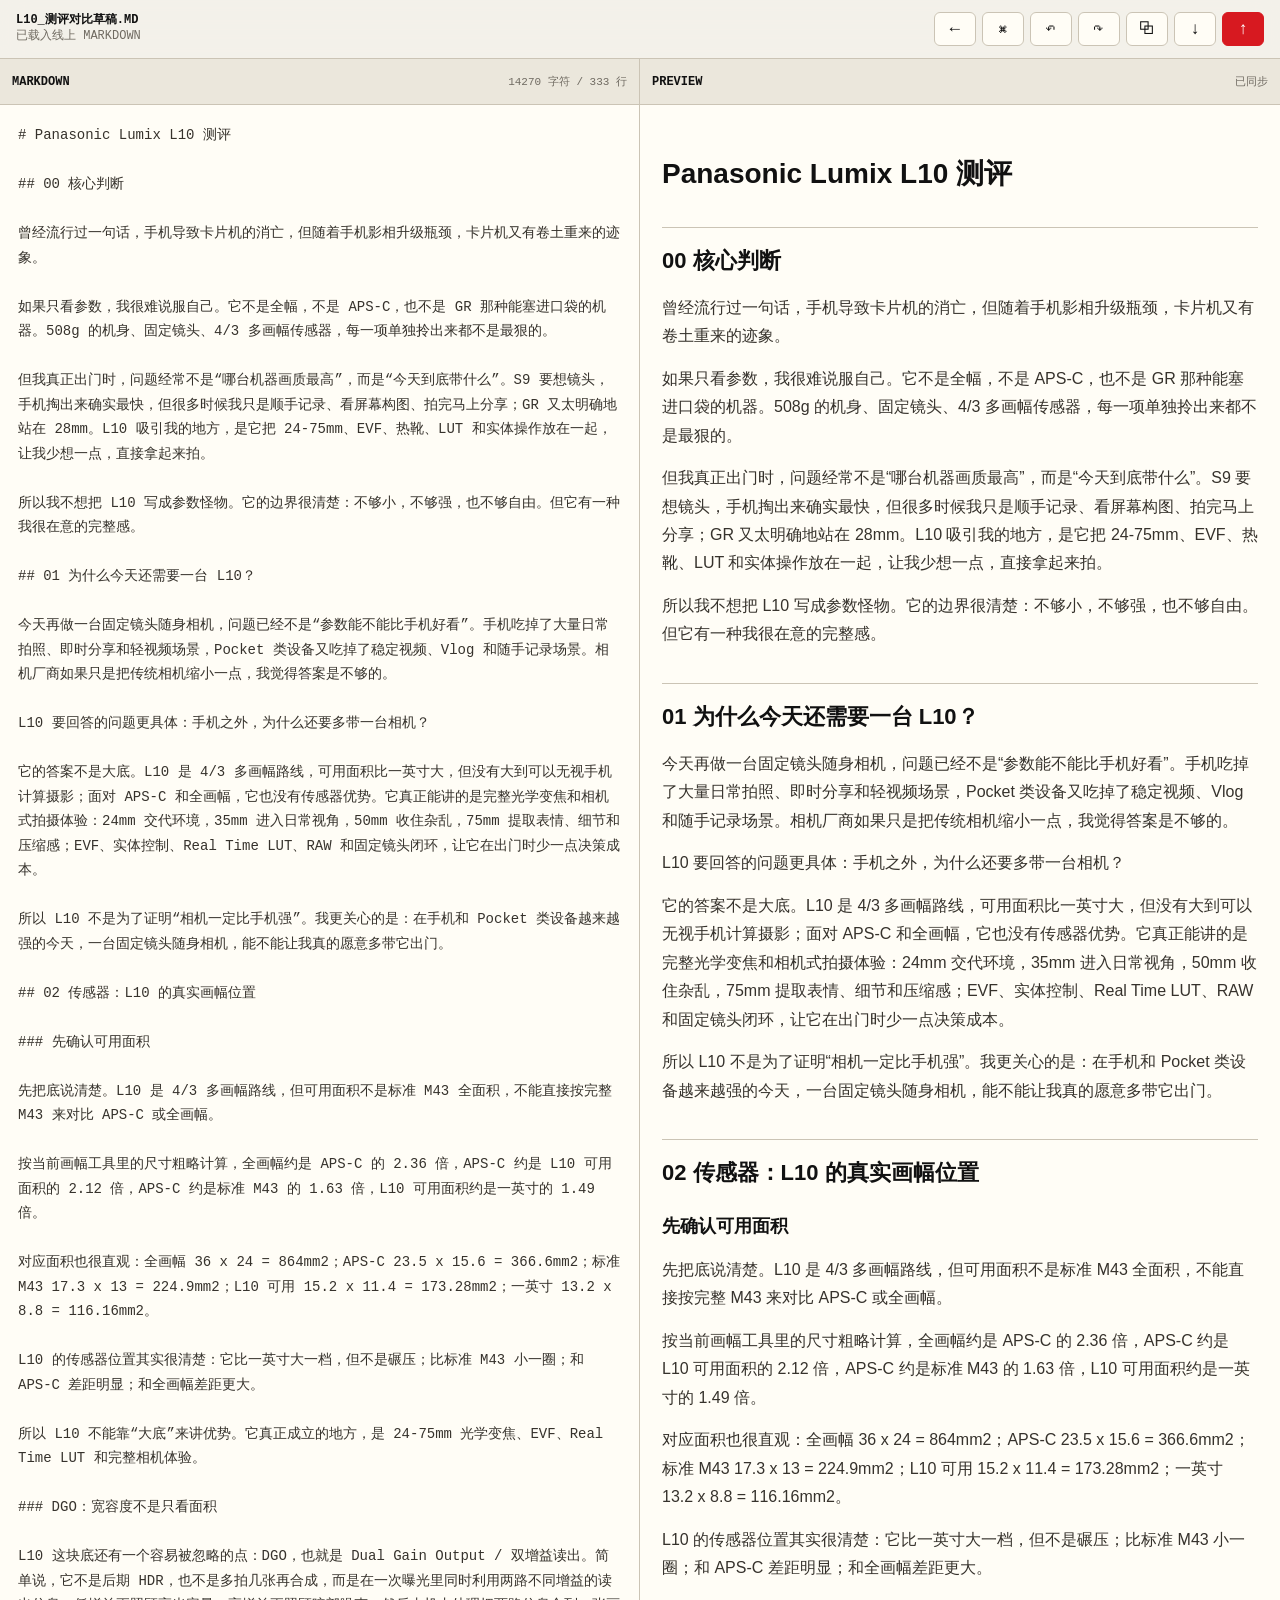
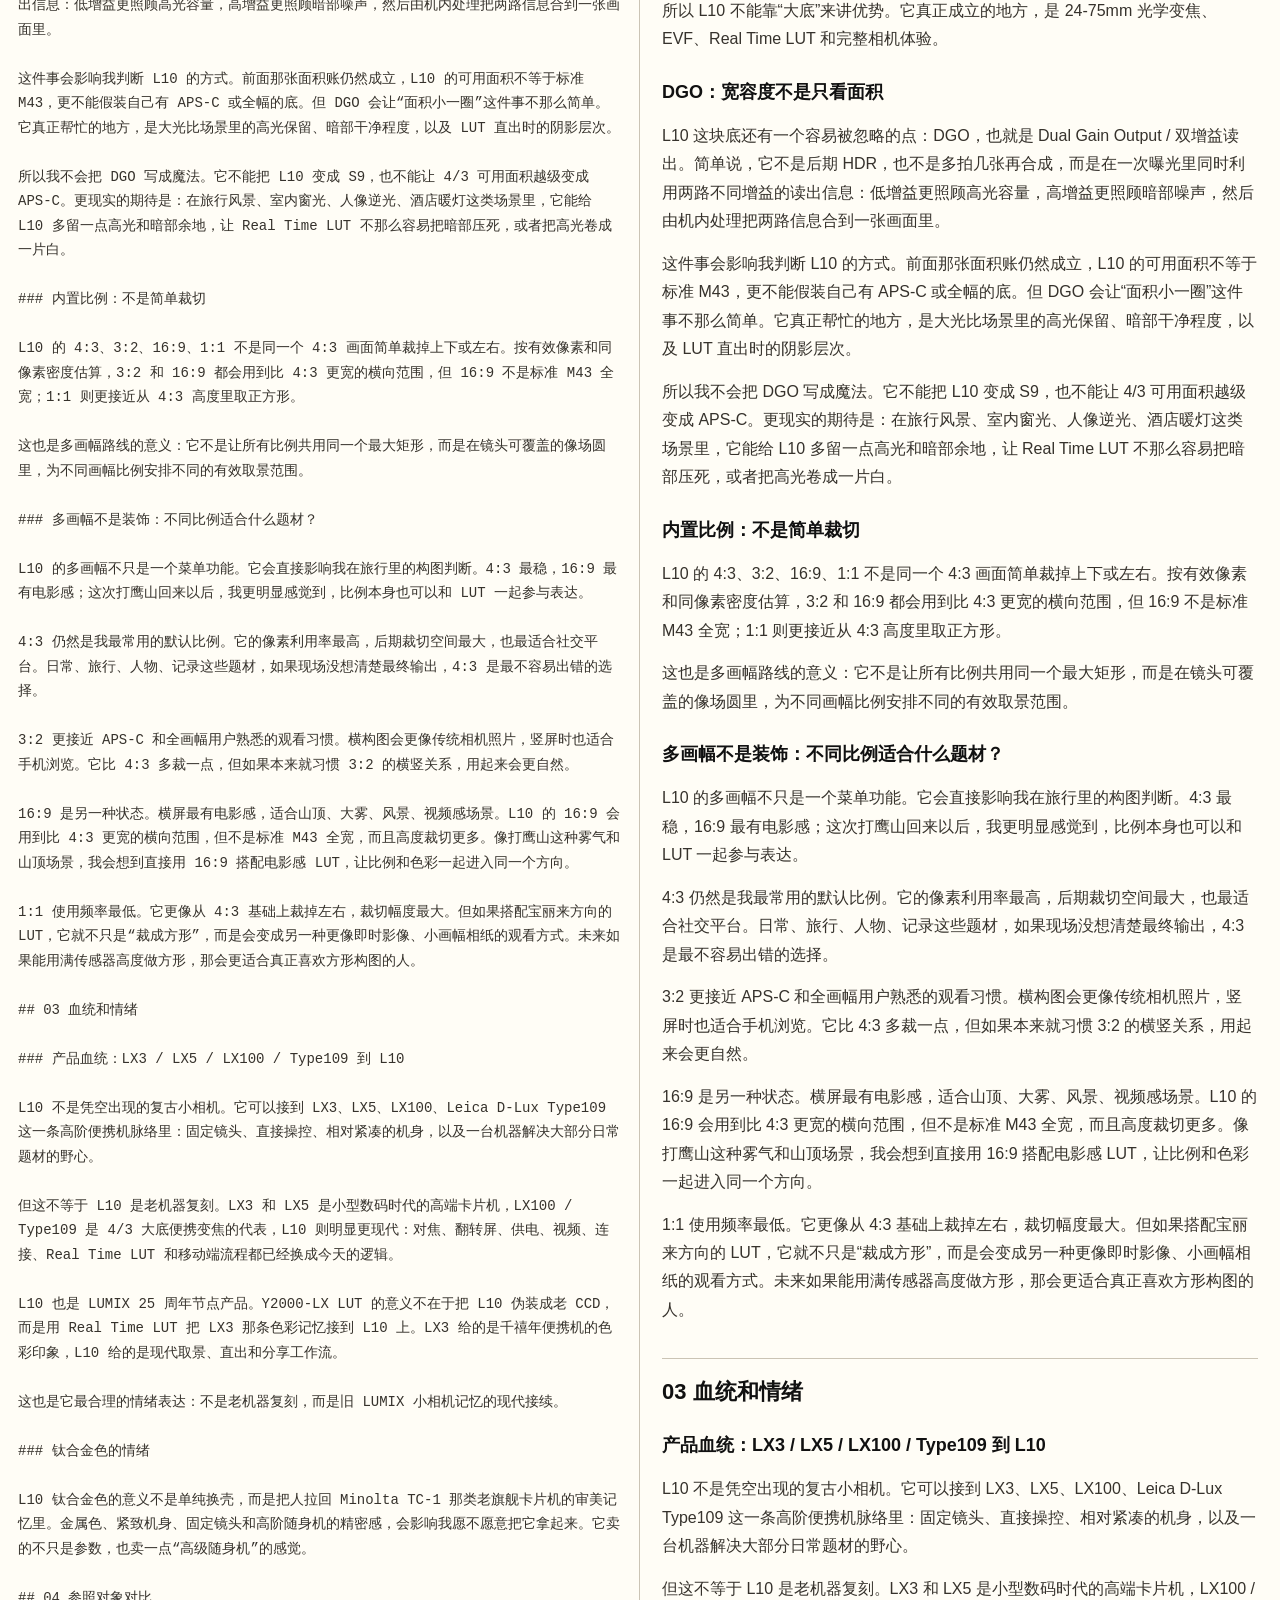
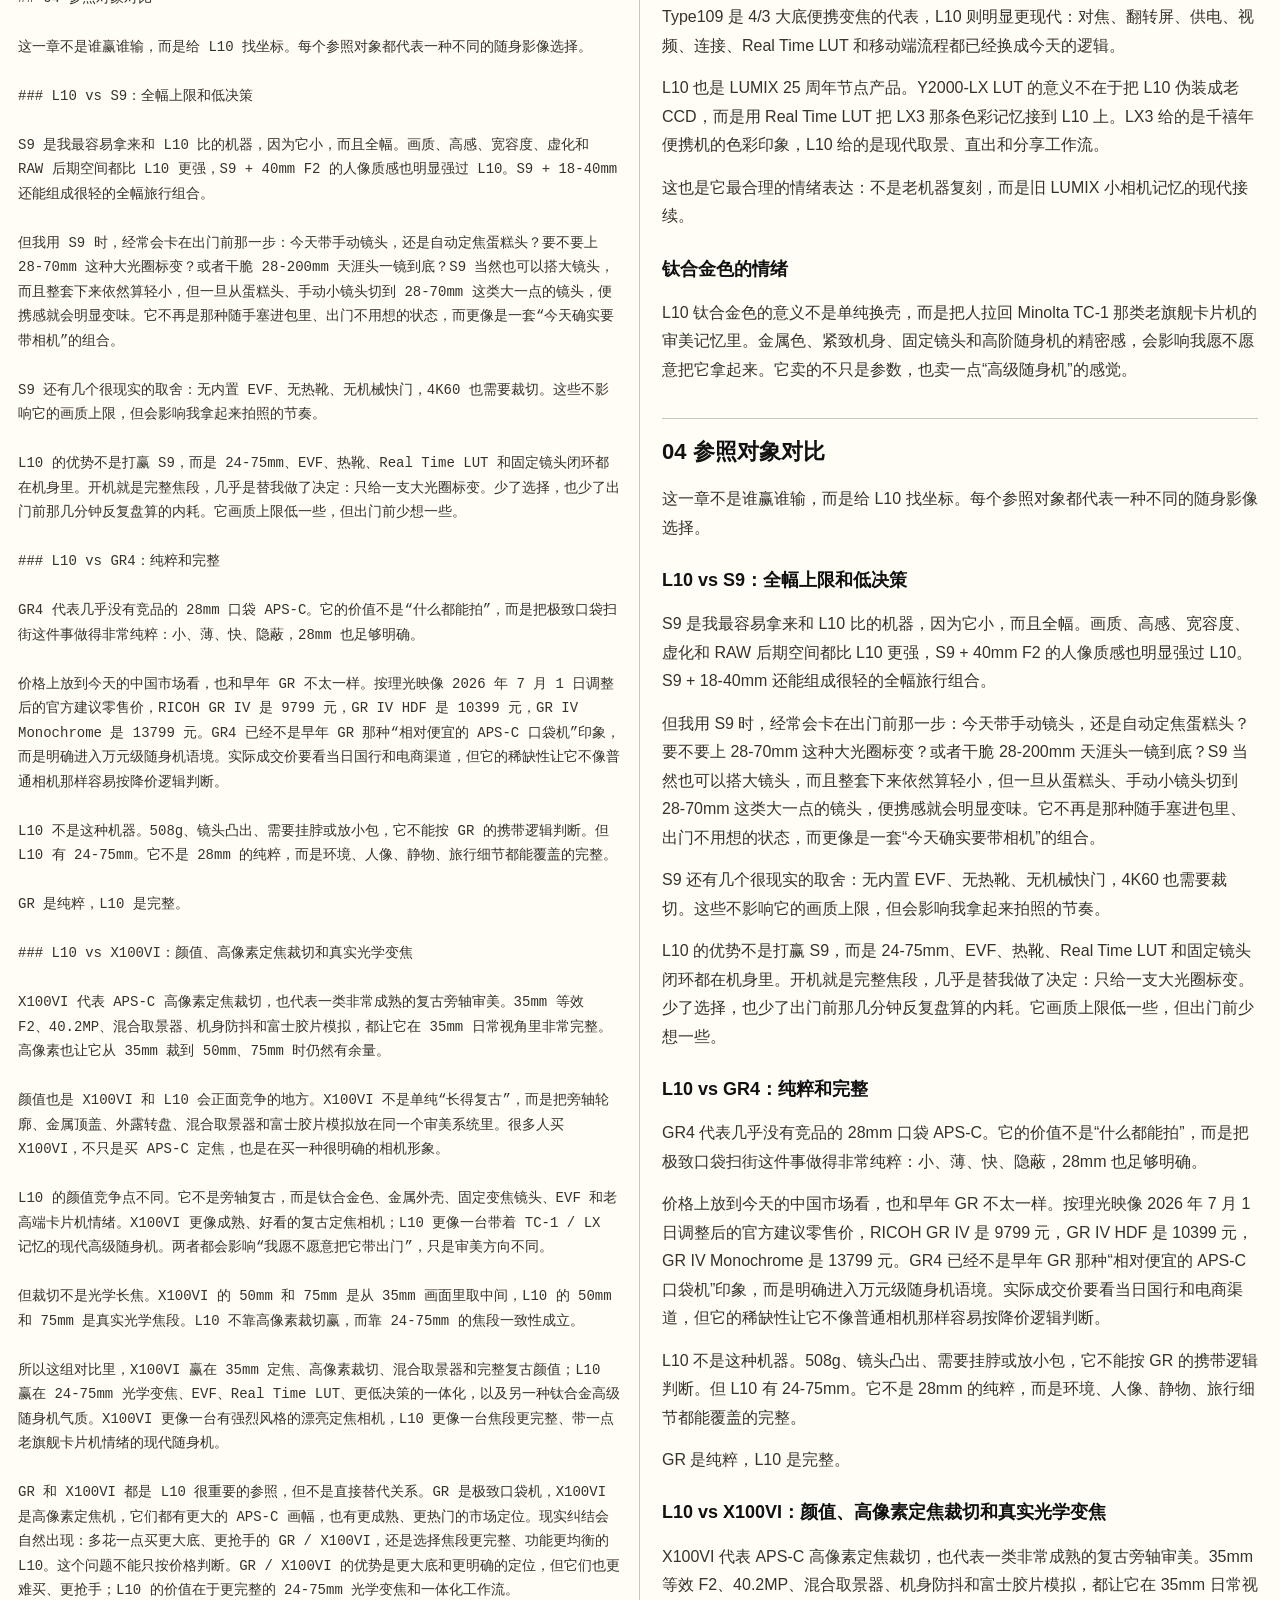
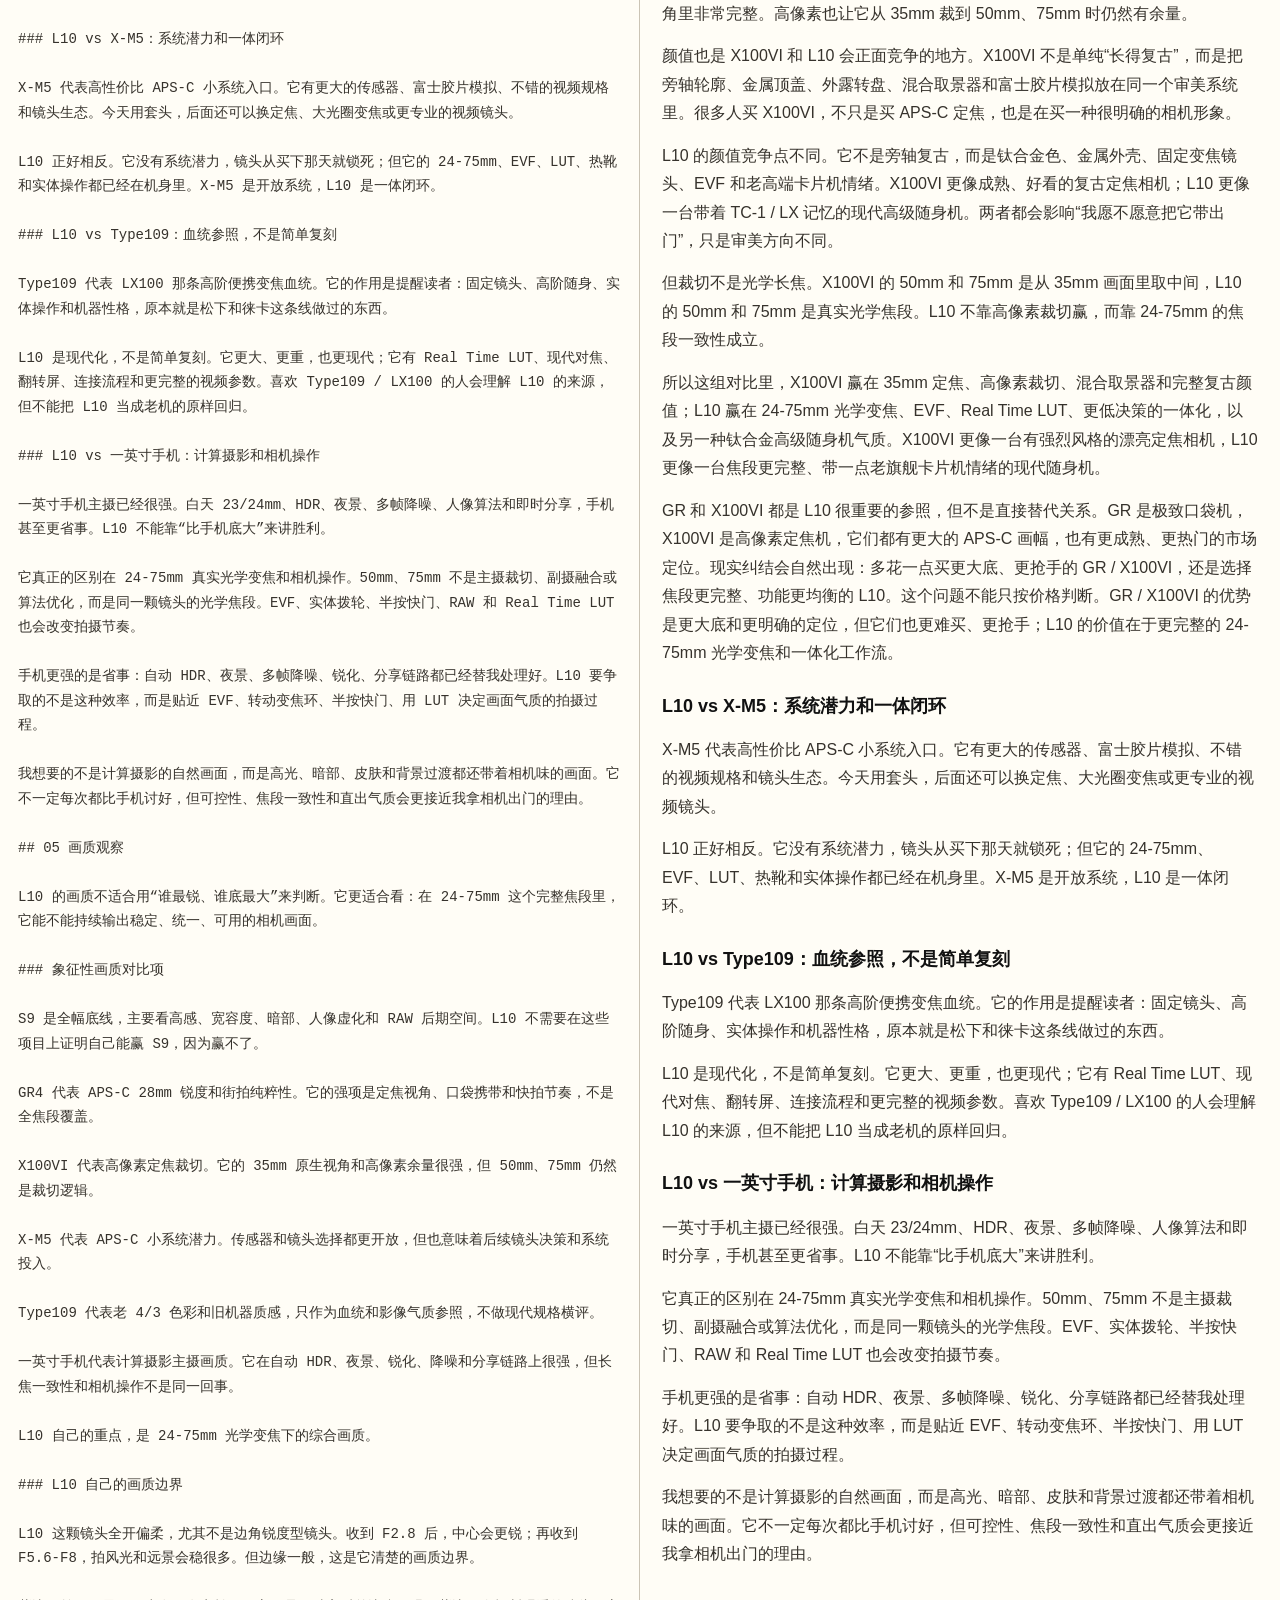
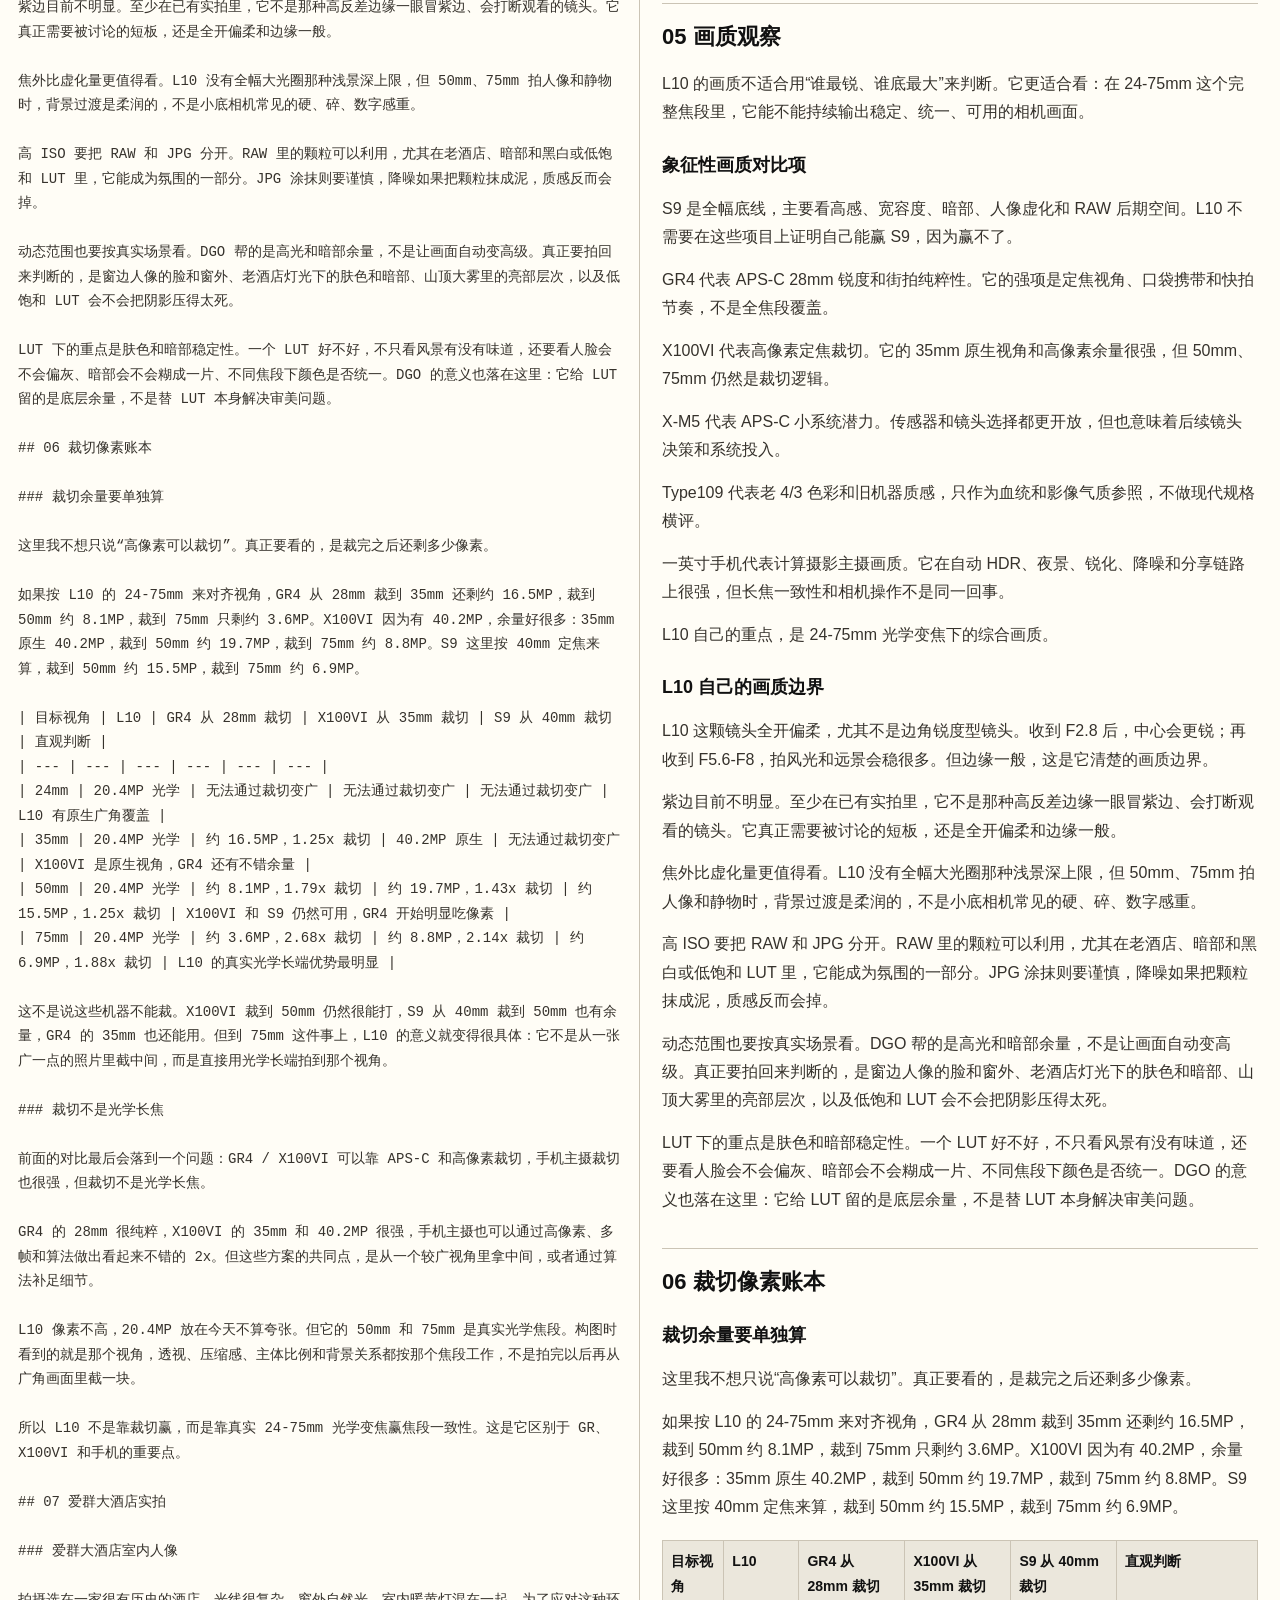
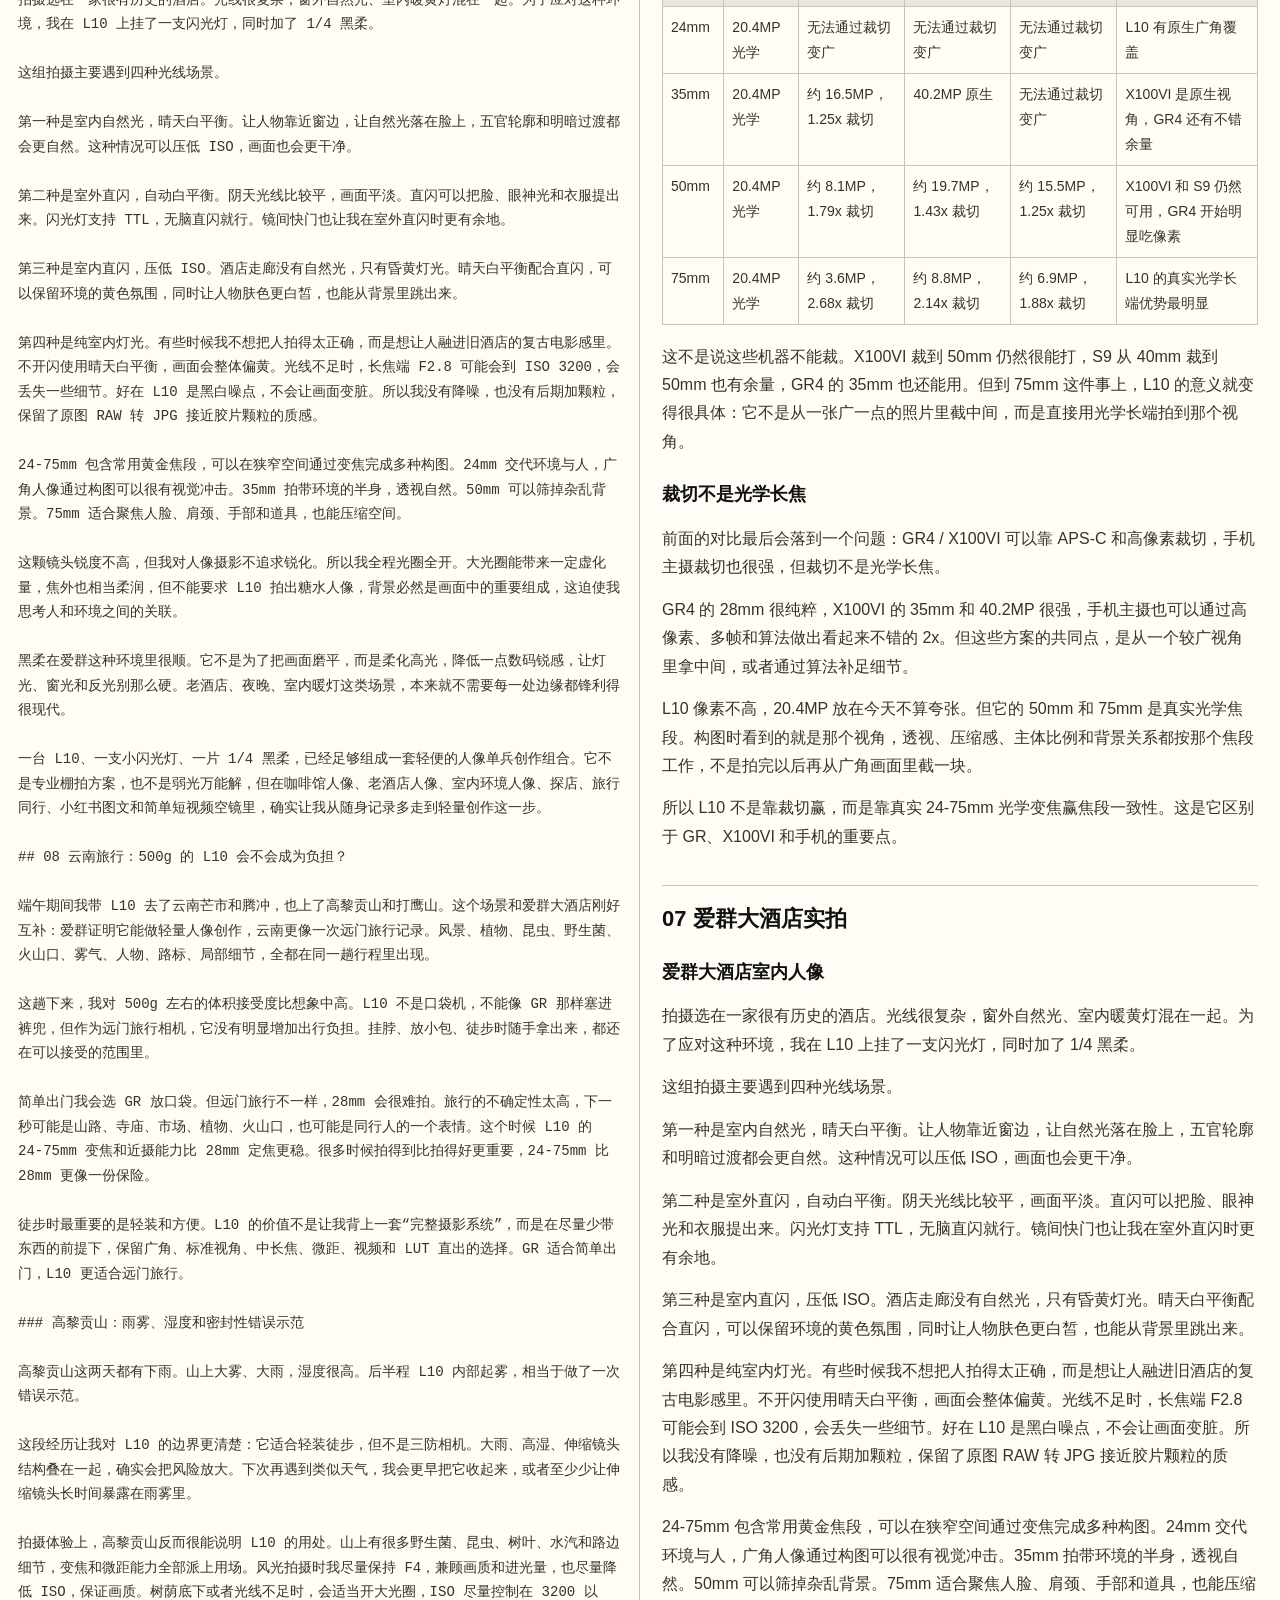
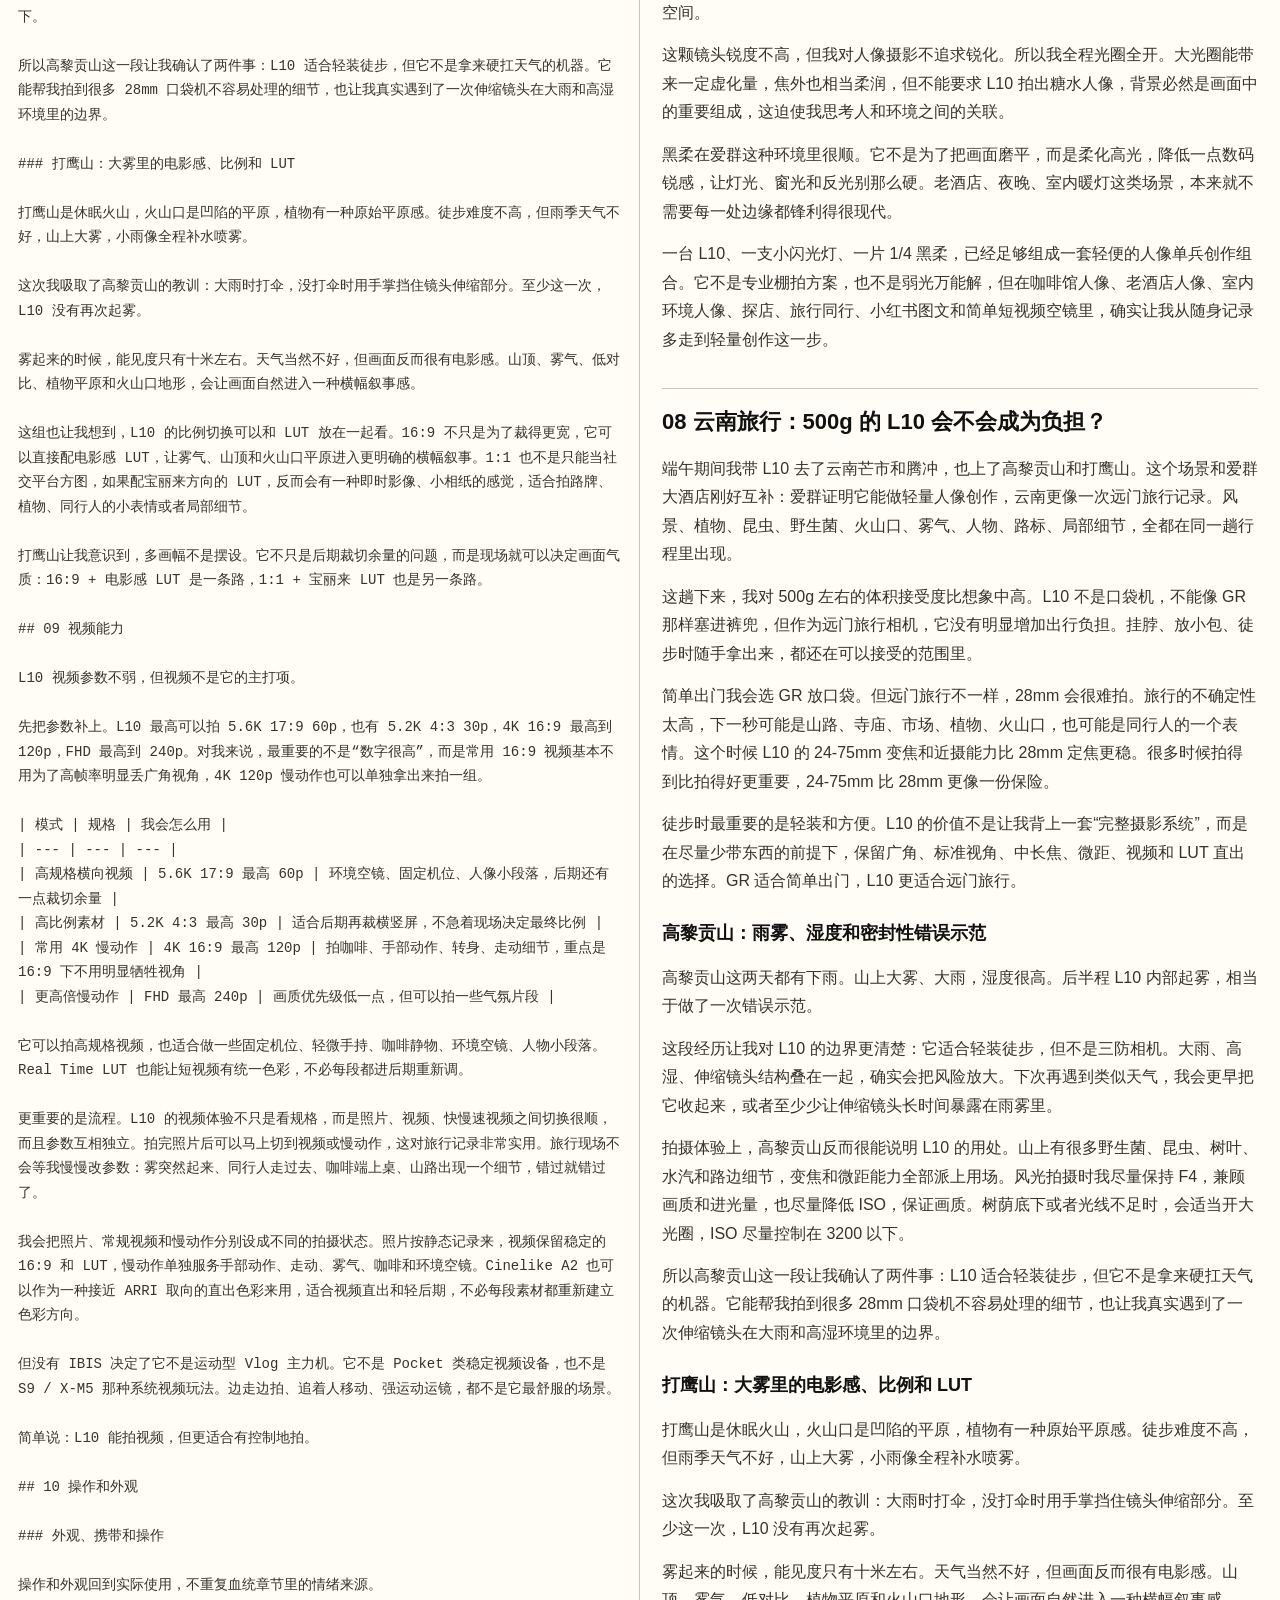
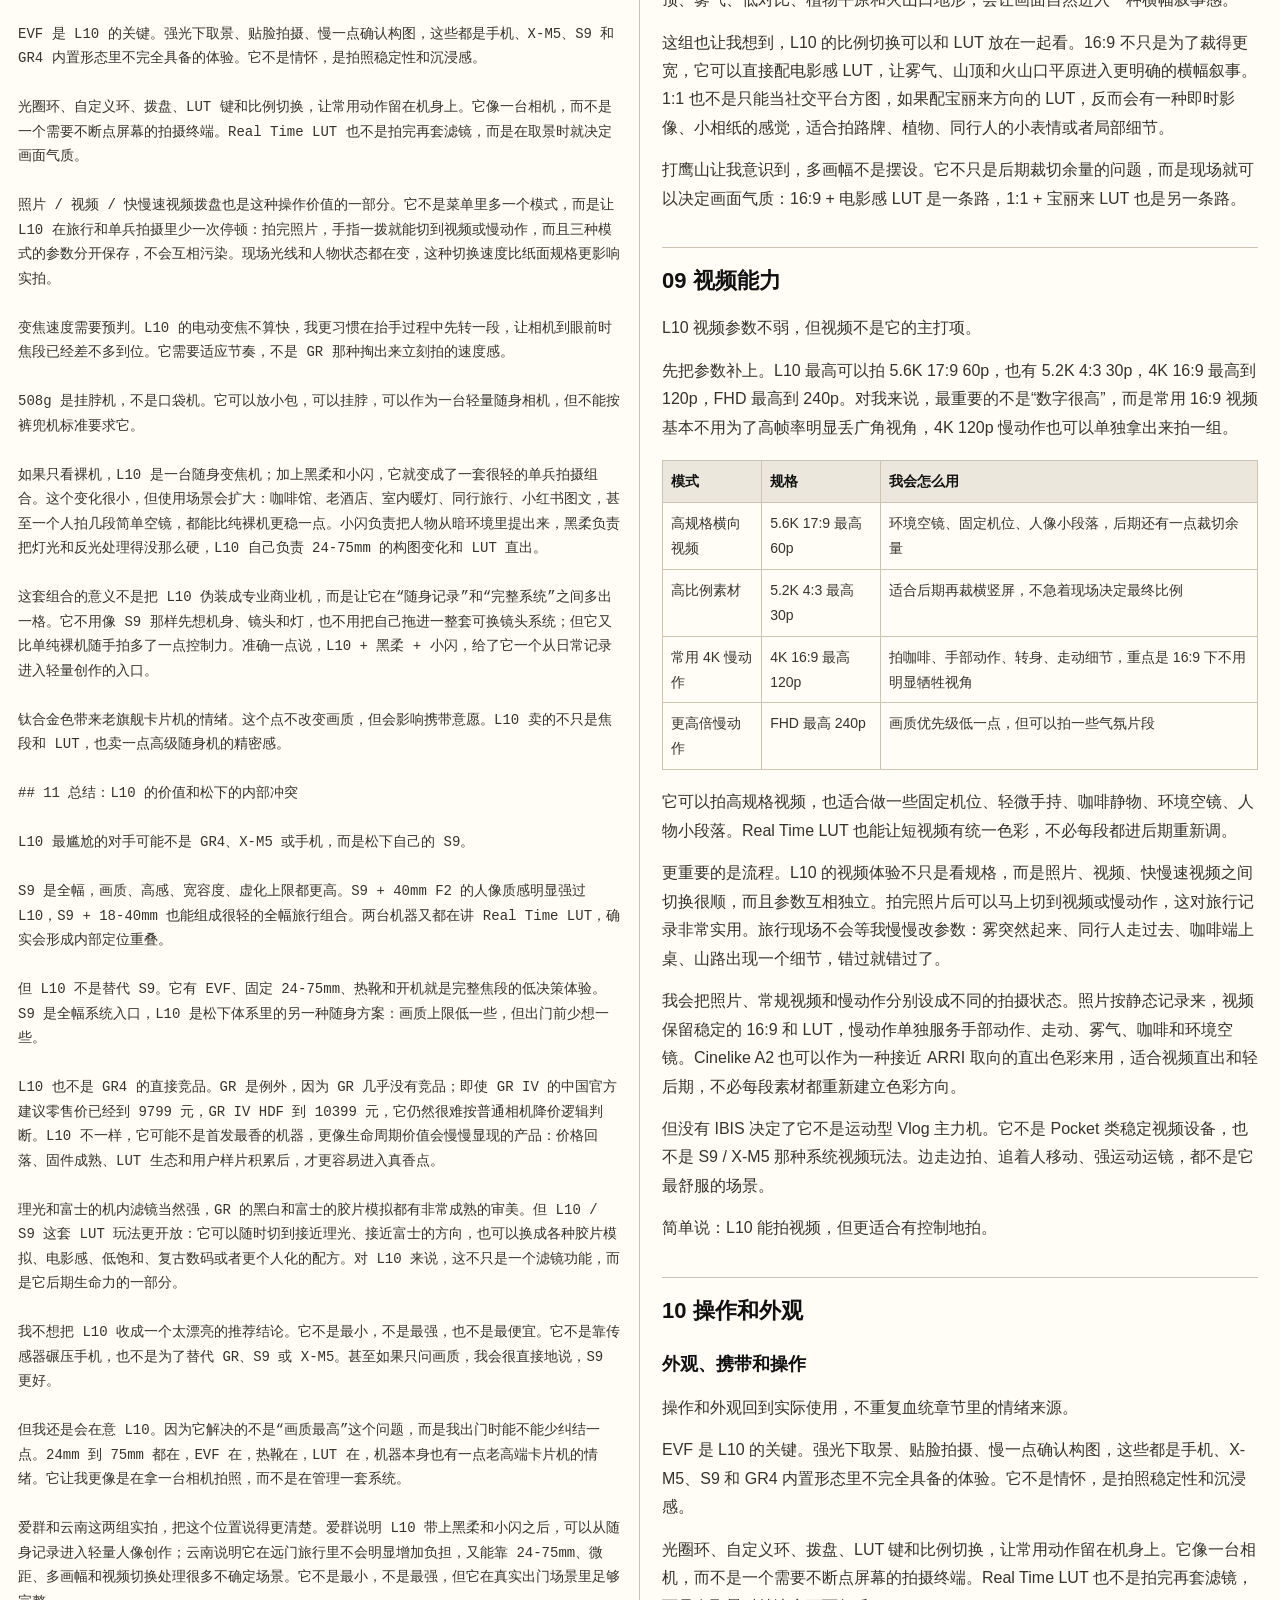
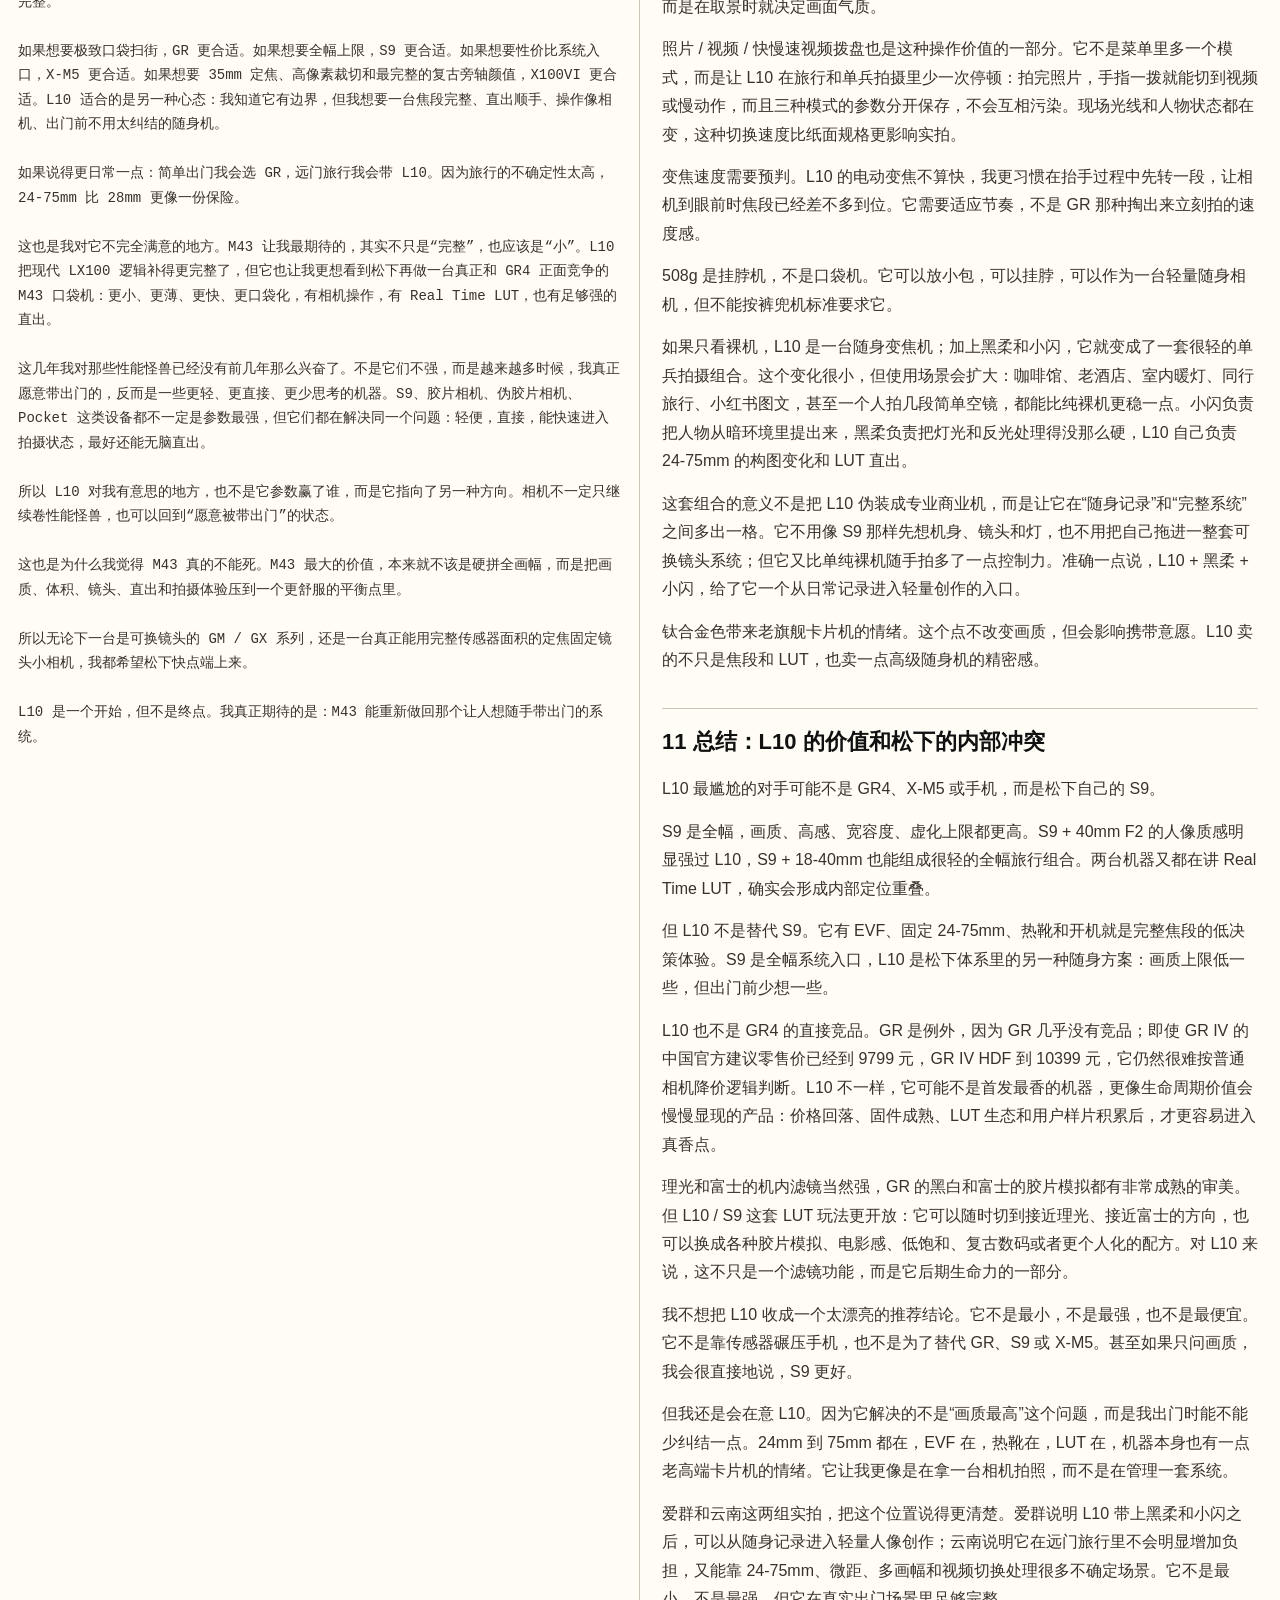
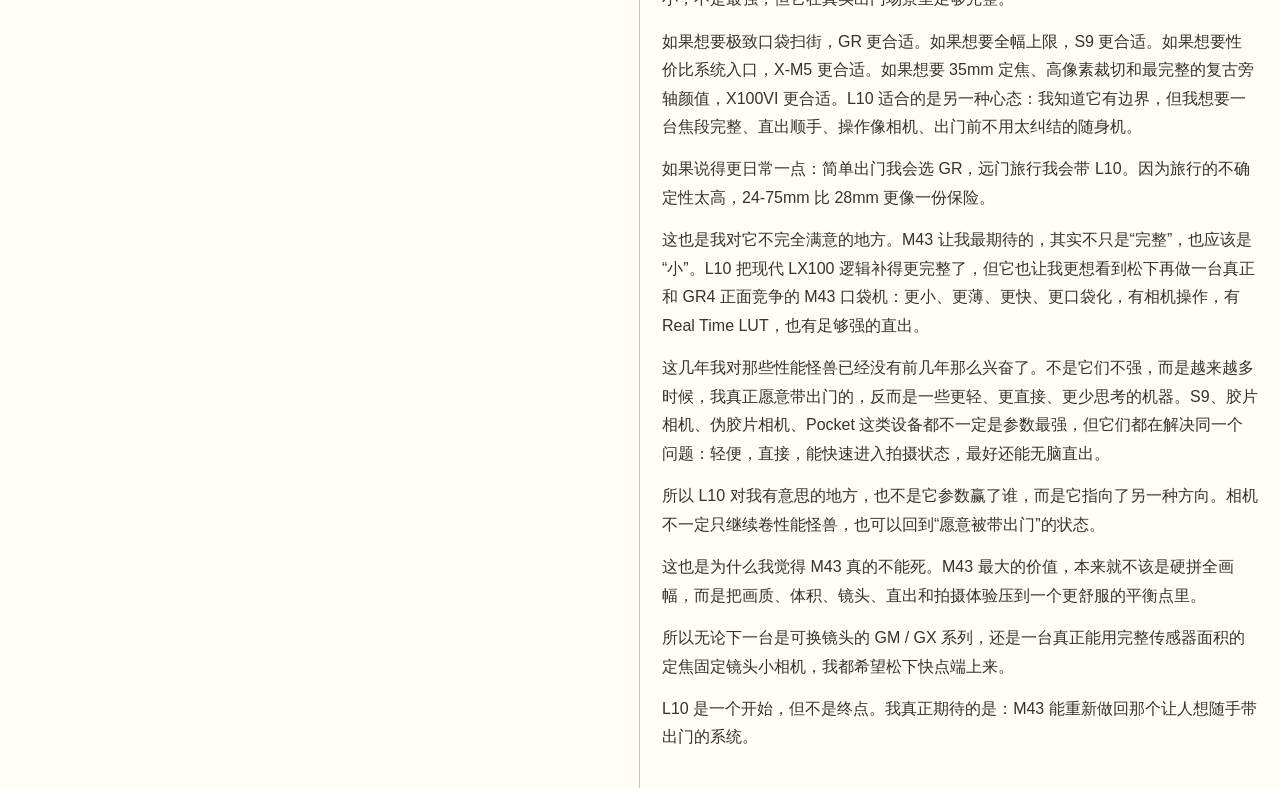
==== editor.html @ ebbd5e5d "Reset keyboard layout when previewing" ====
<!doctype html>
<html lang="zh-CN">
<head>
  <meta charset="utf-8">
  <meta name="viewport" content="width=device-width, initial-scale=1">
  <title>L10 Markdown Editor</title>
  <style>
    :root {
      color-scheme: dark light;
      --bg: #050505;
      --panel: #0d0d0d;
      --panel-2: #171717;
      --ink: #f1f1f1;
      --body: #c9c9c9;
      --muted: #8a8a8a;
      --line: #2b2b2b;
      --accent: #ff2a2a;
      --ok: #d7d7d7;
      --font: -apple-system, BlinkMacSystemFont, "Segoe UI", "PingFang SC", "Microsoft YaHei", sans-serif;
      --mono: "SFMono-Regular", ui-monospace, Menlo, Consolas, monospace;
    }
    @media (prefers-color-scheme: light) {
      :root {
        --bg: #f3f1ea;
        --panel: #fffdf6;
        --panel-2: #ebe7dc;
        --ink: #111;
        --body: #36322c;
        --muted: #706b62;
        --line: #cbc4b5;
        --accent: #d71920;
        --ok: #111;
      }
    }
    * { box-sizing: border-box; }
    body {
      margin: 0;
      min-height: 100vh;
      min-height: var(--app-height, 100dvh);
      background: var(--bg);
      color: var(--ink);
      font-family: var(--font);
    }
    button, input, .editor-surface { font: inherit; }
    .topbar {
      position: sticky;
      top: 0;
      z-index: 10;
      display: grid;
      grid-template-columns: minmax(0, 1fr) auto;
      gap: 12px;
      align-items: center;
      padding: 12px 16px;
      border-bottom: 1px solid var(--line);
      background: color-mix(in srgb, var(--bg) 92%, transparent);
      backdrop-filter: blur(14px);
    }
    .mobile-switch {
      display: none;
      grid-template-columns: 1fr 1fr;
      gap: 0;
      padding: 8px;
      border-bottom: 1px solid var(--line);
      background: var(--bg);
    }
    .mobile-switch button {
      min-height: 38px;
      border: 1px solid var(--line);
      background: var(--panel);
      color: var(--muted);
      cursor: pointer;
    }
    .mobile-switch button:first-child {
      border-radius: 6px 0 0 6px;
      border-right: 0;
    }
    .mobile-switch button:last-child { border-radius: 0 6px 6px 0; }
    .mobile-switch button.is-active {
      background: var(--ink);
      color: var(--bg);
    }
    .brand {
      min-width: 0;
      font-family: var(--mono);
      font-size: 12px;
      line-height: 1.3;
      text-transform: uppercase;
    }
    .brand strong {
      display: block;
      overflow: hidden;
      color: var(--ink);
      white-space: nowrap;
      text-overflow: ellipsis;
    }
    .brand span { color: var(--muted); }
    .actions {
      display: grid;
      grid-template-columns: repeat(7, minmax(42px, 1fr));
      justify-content: stretch;
      gap: 6px;
    }
    .button {
      display: inline-flex;
      min-width: 0;
      min-height: 34px;
      align-items: center;
      justify-content: center;
      gap: 6px;
      padding: 0;
      border: 1px solid var(--line);
      border-radius: 6px;
      background: var(--panel);
      color: var(--ink);
      font-size: 17px;
      line-height: 1;
      text-decoration: none;
      cursor: pointer;
    }
    .button-label {
      position: absolute;
      width: 1px;
      height: 1px;
      overflow: hidden;
      clip: rect(0 0 0 0);
      white-space: nowrap;
    }
    .button-icon {
      display: inline-flex;
      align-items: center;
      justify-content: center;
      width: 1.2em;
      height: 1.2em;
    }
    .button:hover { border-color: var(--accent); }
    .button.primary {
      border-color: var(--accent);
      background: var(--accent);
      color: #fff;
    }
    .workspace {
      display: grid;
      grid-template-columns: minmax(0, 1fr) minmax(0, 1fr);
      min-height: calc(100vh - 61px);
      min-height: calc(var(--app-height, 100dvh) - 61px);
    }
    .pane {
      min-width: 0;
      border-right: 1px solid var(--line);
      background: var(--panel);
    }
    .pane:last-child { border-right: 0; }
    .pane-head {
      display: grid;
      grid-template-columns: minmax(0, 1fr) auto;
      gap: 8px;
      align-items: center;
      min-height: 46px;
      padding: 8px 12px;
      border-bottom: 1px solid var(--line);
      background: var(--panel-2);
    }
    .pane-head h1,
    .pane-head h2 {
      margin: 0;
      overflow: hidden;
      font-family: var(--mono);
      font-size: 12px;
      font-weight: 700;
      white-space: nowrap;
      text-overflow: ellipsis;
      text-transform: uppercase;
    }
    .stats {
      color: var(--muted);
      font-family: var(--mono);
      font-size: 11px;
      white-space: nowrap;
    }
    .editor-surface {
      display: block;
      width: 100%;
      min-height: calc(100vh - 107px);
      min-height: calc(var(--app-height, 100dvh) - 107px);
      overflow: auto;
      padding: 18px;
      border: 0;
      outline: 0;
      background: var(--panel);
      color: var(--body);
      font-family: var(--mono);
      font-size: 14px;
      line-height: 1.75;
      white-space: pre-wrap;
      word-break: break-word;
      -webkit-overflow-scrolling: touch;
      caret-color: var(--accent);
      user-select: text;
    }
    .preview {
      min-height: calc(100vh - 107px);
      min-height: calc(var(--app-height, 100dvh) - 107px);
      overflow: auto;
      padding: 22px;
      color: var(--body);
      line-height: 1.78;
    }
    .preview h1,
    .preview h2,
    .preview h3,
    .preview h4 {
      color: var(--ink);
      line-height: 1.35;
    }
    .preview h1 { font-size: 28px; }
    .preview h2 {
      margin-top: 34px;
      padding-top: 18px;
      border-top: 1px solid var(--line);
      font-size: 22px;
    }
    .preview h3 { margin-top: 26px; font-size: 18px; }
    .preview p { margin: 0 0 14px; }
    .preview blockquote {
      margin: 16px 0;
      padding: 10px 14px;
      border-left: 3px solid var(--accent);
      background: var(--panel-2);
    }
    .preview code {
      padding: 1px 5px;
      border: 1px solid var(--line);
      border-radius: 4px;
      font-family: var(--mono);
      font-size: 0.92em;
    }
    .preview table {
      width: 100%;
      margin: 18px 0;
      border-collapse: collapse;
      font-size: 14px;
    }
    .preview th,
    .preview td {
      padding: 8px;
      border: 1px solid var(--line);
      text-align: left;
      vertical-align: top;
    }
    .preview th {
      color: var(--ink);
      background: var(--panel-2);
    }
    .drawer {
      position: fixed;
      right: 16px;
      bottom: 16px;
      z-index: 20;
      width: min(520px, calc(100vw - 32px));
      max-height: min(620px, calc(100vh - 32px));
      max-height: min(620px, calc(var(--app-height, 100dvh) - 32px));
      overflow: auto;
      border: 1px solid var(--line);
      border-radius: 8px;
      background: var(--panel);
      box-shadow: 0 20px 70px rgba(0, 0, 0, 0.35);
    }
    .drawer[hidden] { display: none; }
    .drawer header {
      display: flex;
      align-items: center;
      justify-content: space-between;
      gap: 12px;
      padding: 12px;
      border-bottom: 1px solid var(--line);
      background: var(--panel-2);
    }
    .drawer h2 {
      margin: 0;
      font-family: var(--mono);
      font-size: 12px;
      text-transform: uppercase;
    }
    .form {
      display: grid;
      gap: 10px;
      padding: 12px;
    }
    .check-row {
      display: flex;
      align-items: center;
      gap: 8px;
      color: var(--body);
      font-family: var(--mono);
      font-size: 11px;
      line-height: 1.4;
      text-transform: none;
    }
    .check-row input {
      width: 16px;
      min-height: 16px;
      accent-color: var(--accent);
    }
    label {
      display: grid;
      gap: 5px;
      color: var(--muted);
      font-family: var(--mono);
      font-size: 11px;
      text-transform: uppercase;
    }
    input {
      width: 100%;
      min-height: 38px;
      padding: 8px 10px;
      border: 1px solid var(--line);
      border-radius: 6px;
      background: var(--bg);
      color: var(--ink);
    }
    .status {
      min-height: 20px;
      color: var(--muted);
      font-family: var(--mono);
      font-size: 11px;
      line-height: 1.5;
    }
    .status strong { color: var(--ok); }
    .danger { color: var(--accent); }
    @media (max-width: 900px) {
      html,
      body {
        height: var(--app-height, 100dvh);
        overflow: hidden;
      }
      body[data-mobile-view="preview"] {
        height: auto;
        min-height: var(--app-height, 100dvh);
        overflow: auto;
      }
      .topbar {
        position: sticky;
        grid-template-columns: 1fr;
        gap: 8px;
        padding: 8px;
      }
      .brand {
        font-size: 11px;
        line-height: 1.2;
      }
      .actions {
        display: grid;
        grid-template-columns: repeat(7, minmax(0, 1fr));
        justify-content: stretch;
        gap: 6px;
      }
      .button {
        min-height: 34px;
      }
      .mobile-switch {
        position: sticky;
        top: 0;
        z-index: 9;
        display: grid;
      }
      .workspace { grid-template-columns: 1fr; }
      .pane {
        border-right: 0;
        border-bottom: 0;
      }
      .pane-head { min-height: 40px; }
      .editor-surface {
        height: var(--editor-height, calc(var(--app-height, 100dvh) - 185px));
        min-height: var(--editor-height, calc(var(--app-height, 100dvh) - 185px));
        font-size: 15px;
        line-height: 1.8;
      }
      .preview {
        min-height: 0;
        overflow: visible;
        padding: 18px;
      }
      body.keyboard-open .topbar {
        padding: 6px 8px;
        gap: 6px;
      }
      body.keyboard-open .brand {
        display: none;
      }
      body.keyboard-open .actions {
        display: grid;
        grid-template-columns: repeat(7, minmax(0, 1fr));
        gap: 6px;
      }
      body.keyboard-open .button {
        min-height: 32px;
      }
      body.keyboard-open .mobile-switch {
        display: none;
      }
      body.keyboard-open .pane-head {
        min-height: 34px;
        padding: 5px 10px;
      }
      body[data-mobile-view="edit"] .pane.preview-pane,
      body[data-mobile-view="preview"] .pane.editor-pane {
        display: none;
      }
      .drawer {
        right: 0;
        bottom: 0;
        width: 100vw;
        max-height: 82vh;
        border-right: 0;
        border-bottom: 0;
        border-left: 0;
        border-radius: 8px 8px 0 0;
      }
    }
  </style>
</head>
<body data-mobile-view="edit">
  <header class="topbar">
    <div class="brand">
      <strong>L10_测评对比草稿.md</strong>
      <span data-status>正在载入 source/L10_测评对比草稿.md</span>
    </div>
    <div class="actions">
      <a class="button" href="index.html" title="回到阅读版" aria-label="回到阅读版"><span class="button-icon" aria-hidden="true">←</span><span class="button-label">阅读版</span></a>
      <a class="button" href="https://github.com/PladyChan/l10-review-preview/edit/main/source/L10_%E6%B5%8B%E8%AF%84%E5%AF%B9%E6%AF%94%E8%8D%89%E7%A8%BF.md" title="打开 GitHub 网页编辑" aria-label="打开 GitHub 网页编辑"><span class="button-icon" aria-hidden="true">⌘</span><span class="button-label">GitHub</span></a>
      <button class="button" type="button" data-undo title="撤销" aria-label="撤销"><span class="button-icon" aria-hidden="true">↶</span><span class="button-label">撤销</span></button>
      <button class="button" type="button" data-redo title="重做" aria-label="重做"><span class="button-icon" aria-hidden="true">↷</span><span class="button-label">重做</span></button>
      <button class="button" type="button" data-copy title="复制" aria-label="复制"><span class="button-icon" aria-hidden="true">⧉</span><span class="button-label">复制</span></button>
      <button class="button" type="button" data-download title="下载" aria-label="下载"><span class="button-icon" aria-hidden="true">↓</span><span class="button-label">下载</span></button>
      <button class="button primary" type="button" data-open-github title="提交" aria-label="提交"><span class="button-icon" aria-hidden="true">↑</span><span class="button-label">提交</span></button>
    </div>
  </header>

  <div class="mobile-switch" aria-label="切换编辑和预览">
    <button class="is-active" type="button" data-view="edit">编辑</button>
    <button type="button" data-view="preview">预览</button>
  </div>

  <main class="workspace">
    <section class="pane editor-pane">
      <div class="pane-head">
        <h1>Markdown</h1>
        <div class="stats" data-stats>-</div>
      </div>
      <div class="editor-surface" data-editor contenteditable="plaintext-only" role="textbox" aria-label="Markdown 编辑器" spellcheck="false" autocorrect="off" autocapitalize="off"></div>
    </section>
    <section class="pane preview-pane">
      <div class="pane-head">
        <h2>Preview</h2>
        <div class="stats" data-saved>未保存</div>
      </div>
      <article class="preview" data-preview></article>
    </section>
  </main>

  <aside class="drawer" data-drawer hidden>
    <header>
      <h2>Commit to GitHub</h2>
      <button class="button" type="button" data-close>关闭</button>
    </header>
    <div class="form">
      <label>Owner<input data-owner value="PladyChan" autocomplete="off"></label>
      <label>Repo<input data-repo value="l10-review-preview" autocomplete="off"></label>
      <label>Branch<input data-branch value="main" autocomplete="off"></label>
      <label>Path<input data-path value="source/L10_测评对比草稿.md" autocomplete="off"></label>
      <label>Commit message<input data-message value="Update L10 markdown draft" autocomplete="off"></label>
      <label>GitHub token<input data-token type="text" autocomplete="off" autocapitalize="off" spellcheck="false" placeholder="粘贴 github_pat_... token"></label>
      <label class="check-row"><input data-remember-token type="checkbox">在这台设备记住 token</label>
      <button class="button primary" type="button" data-commit>提交当前 Markdown</button>
      <div class="status" data-github-status>Token 只在本页本次会话使用。</div>
    </div>
  </aside>

  <script>
    const SOURCE_PATH = "source/L10_测评对比草稿.md";
    const FILE_NAME = "L10_测评对比草稿.md";
    const DRAFT_KEY = "l10-md-editor-draft";
    const TOKEN_KEY = "l10-md-editor-github-token";
    const editor = document.querySelector("[data-editor]");
    const preview = document.querySelector("[data-preview]");
    const statusEl = document.querySelector("[data-status]");
    const statsEl = document.querySelector("[data-stats]");
    const savedEl = document.querySelector("[data-saved]");
    const drawer = document.querySelector("[data-drawer]");
    const tokenInput = document.querySelector("[data-token]");
    const rememberToken = document.querySelector("[data-remember-token]");
    const topbar = document.querySelector(".topbar");
    const mobileSwitch = document.querySelector(".mobile-switch");
    const editorPaneHead = document.querySelector(".editor-pane .pane-head");
    let lastSaved = "";
    let viewportTimer = 0;

    const getEditorValue = () => editor.innerText.replace(/\n$/, "");
    const setEditorValue = (value) => {
      editor.textContent = value;
    };

    const escapeHtml = (value) => value
      .replace(/&/g, "&amp;")
      .replace(/</g, "&lt;")
      .replace(/>/g, "&gt;")
      .replace(/"/g, "&quot;");

    const inline = (value) => escapeHtml(value)
      .replace(/`([^`]+)`/g, "<code>$1</code>")
      .replace(/\*\*([^*]+)\*\*/g, "<strong>$1</strong>");

    const tableHtml = (rows) => {
      const parsed = rows.map((row) => row.trim().replace(/^\||\|$/g, "").split("|").map((cell) => cell.trim()));
      if (parsed.length < 2) return "";
      const isDivider = parsed[1].every((cell) => /^:?-{3,}:?$/.test(cell));
      const bodyRows = isDivider ? parsed.slice(2) : parsed.slice(1);
      const head = parsed[0].map((cell) => `<th>${inline(cell)}</th>`).join("");
      const body = bodyRows.map((row) => `<tr>${row.map((cell) => `<td>${inline(cell)}</td>`).join("")}</tr>`).join("");
      return `<table><thead><tr>${head}</tr></thead><tbody>${body}</tbody></table>`;
    };

    const markdownToHtml = (markdown) => {
      const lines = markdown.split(/\r?\n/);
      const out = [];
      let inUl = false;
      let inOl = false;
      const closeLists = () => {
        if (inUl) out.push("</ul>");
        if (inOl) out.push("</ol>");
        inUl = false;
        inOl = false;
      };

      for (let index = 0; index < lines.length; index += 1) {
        const line = lines[index].trim();
        if (!line) {
          closeLists();
          continue;
        }
        if (line.startsWith("|")) {
          closeLists();
          const rows = [];
          while (index < lines.length && lines[index].trim().startsWith("|")) {
            rows.push(lines[index]);
            index += 1;
          }
          index -= 1;
          out.push(tableHtml(rows));
          continue;
        }
        const heading = line.match(/^(#{1,4})\s+(.+)$/);
        if (heading) {
          closeLists();
          out.push(`<h${heading[1].length}>${inline(heading[2])}</h${heading[1].length}>`);
          continue;
        }
        if (line.startsWith("- ")) {
          if (!inUl) {
            closeLists();
            out.push("<ul>");
            inUl = true;
          }
          out.push(`<li>${inline(line.slice(2))}</li>`);
          continue;
        }
        if (/^\d+\.\s+/.test(line)) {
          if (!inOl) {
            closeLists();
            out.push("<ol>");
            inOl = true;
          }
          out.push(`<li>${inline(line.replace(/^\d+\.\s+/, ""))}</li>`);
          continue;
        }
        closeLists();
        if (line.startsWith(">")) out.push(`<blockquote>${inline(line.replace(/^>\s?/, ""))}</blockquote>`);
        else out.push(`<p>${inline(line)}</p>`);
      }
      closeLists();
      return out.join("\n");
    };

    const update = () => {
      const value = getEditorValue();
      preview.innerHTML = markdownToHtml(value);
      const chars = value.length;
      const lines = value ? value.split(/\r?\n/).length : 0;
      statsEl.textContent = `${chars} 字符 / ${lines} 行`;
      savedEl.textContent = value === lastSaved ? "已同步" : "浏览器草稿";
      try {
        localStorage.setItem(DRAFT_KEY, value);
      } catch (error) {}
    };

    const isMobileLayout = () => window.matchMedia("(max-width: 900px)").matches;

    const syncViewportSize = () => {
      const visualHeight = window.visualViewport ? window.visualViewport.height : window.innerHeight;
      const previewMode = document.body.dataset.mobileView === "preview";
      const appHeight = previewMode ? window.innerHeight : visualHeight;
      document.documentElement.style.setProperty("--app-height", `${appHeight}px`);

      if (!isMobileLayout() || previewMode) {
        document.body.classList.remove("keyboard-open");
        document.documentElement.style.removeProperty("--editor-height");
        return;
      }

      const keyboardOpen = document.activeElement === editor
        && window.visualViewport
        && window.innerHeight - window.visualViewport.height > 80;
      document.body.classList.toggle("keyboard-open", Boolean(keyboardOpen));

      const topbarHeight = topbar ? topbar.offsetHeight : 0;
      const switchHeight = keyboardOpen || !mobileSwitch ? 0 : mobileSwitch.offsetHeight;
      const paneHeadHeight = editorPaneHead ? editorPaneHead.offsetHeight : 0;
      const editorHeight = Math.max(180, Math.floor(visualHeight - topbarHeight - switchHeight - paneHeadHeight));
      document.documentElement.style.setProperty("--editor-height", `${editorHeight}px`);
    };

    const queueViewportSync = () => {
      window.clearTimeout(viewportTimer);
      syncViewportSize();
      viewportTimer = window.setTimeout(syncViewportSize, 120);
    };

    const loadSource = async () => {
      const draft = localStorage.getItem(DRAFT_KEY);
      const response = await fetch(`${SOURCE_PATH}?v=${Date.now()}`);
      if (!response.ok) throw new Error(`HTTP ${response.status}`);
      const source = await response.text();
      lastSaved = source;
      setEditorValue(draft && draft !== source ? draft : source);
      statusEl.textContent = draft && draft !== source ? "已恢复浏览器草稿" : "已载入线上 Markdown";
      update();
    };

    const download = () => {
      const blob = new Blob([getEditorValue()], { type: "text/markdown;charset=utf-8" });
      const url = URL.createObjectURL(blob);
      const link = document.createElement("a");
      link.href = url;
      link.download = FILE_NAME;
      link.click();
      URL.revokeObjectURL(url);
    };

    const copyText = async () => {
      await navigator.clipboard.writeText(getEditorValue());
      statusEl.textContent = "Markdown 已复制";
    };

    const runEditCommand = (command, label) => {
      editor.focus();
      const didRun = document.execCommand(command);
      update();
      statusEl.textContent = didRun ? `${label}完成` : `${label}不可用`;
    };

    const base64Encode = (text) => btoa(unescape(encodeURIComponent(text)));

    const loadRememberedToken = () => {
      try {
        const savedToken = localStorage.getItem(TOKEN_KEY);
        if (savedToken) {
          tokenInput.value = savedToken;
          rememberToken.checked = true;
          document.querySelector("[data-github-status]").textContent = "已从这台设备载入保存的 token。";
        }
      } catch (error) {}
    };

    const syncRememberedToken = () => {
      try {
        if (rememberToken.checked && tokenInput.value.trim()) {
          localStorage.setItem(TOKEN_KEY, tokenInput.value.trim());
        } else if (!rememberToken.checked) {
          localStorage.removeItem(TOKEN_KEY);
        }
      } catch (error) {}
    };

    const commitToGithub = async () => {
      const owner = document.querySelector("[data-owner]").value.trim();
      const repo = document.querySelector("[data-repo]").value.trim();
      const branch = document.querySelector("[data-branch]").value.trim();
      const path = document.querySelector("[data-path]").value.trim();
      const message = document.querySelector("[data-message]").value.trim();
      const token = tokenInput.value.trim();
      const githubStatus = document.querySelector("[data-github-status]");
      const missing = [
        [owner, "Owner"],
        [repo, "Repo"],
        [branch, "Branch"],
        [path, "Path"],
        [message, "Commit message"],
        [token, "GitHub token"]
      ].filter(([value]) => !value).map(([, label]) => label);
      if (missing.length) {
        githubStatus.innerHTML = `<span class='danger'>还没填：${missing.join("、")}。GitHub token 不是 GitHub 密码，要粘贴 github_pat_... 这类授权字符串。</span>`;
        return;
      }
      const apiPath = `https://api.github.com/repos/${owner}/${repo}/contents/${encodeURIComponent(path).replace(/%2F/g, "/")}`;
      githubStatus.textContent = "读取当前文件 SHA...";
      const getResponse = await fetch(`${apiPath}?ref=${encodeURIComponent(branch)}`, {
        headers: {
          "Accept": "application/vnd.github+json",
          "Authorization": `Bearer ${token}`,
          "X-GitHub-Api-Version": "2022-11-28"
        }
      });
      const current = getResponse.ok ? await getResponse.json() : null;
      githubStatus.textContent = "提交中...";
      const putResponse = await fetch(apiPath, {
        method: "PUT",
        headers: {
          "Accept": "application/vnd.github+json",
          "Authorization": `Bearer ${token}`,
          "Content-Type": "application/json",
          "X-GitHub-Api-Version": "2022-11-28"
        },
        body: JSON.stringify({
          message,
          content: base64Encode(getEditorValue()),
          branch,
          sha: current && current.sha ? current.sha : undefined
        })
      });
      const result = await putResponse.json();
      if (!putResponse.ok) {
        if (putResponse.status === 403 && /Resource not accessible/i.test(result.message || "")) {
          throw new Error("这个 token 没有写入仓库文件的权限。请重新生成 token：Repository access 选 l10-review-preview，Repository permissions 里的 Contents 设为 Read and write。");
        }
        throw new Error(result.message || `HTTP ${putResponse.status}`);
      }
      lastSaved = getEditorValue();
      localStorage.removeItem(DRAFT_KEY);
      syncRememberedToken();
      update();
      githubStatus.innerHTML = `<strong>已提交：</strong><a href="${result.content.html_url}" target="_blank" rel="noreferrer">打开文件</a>`;
      statusEl.textContent = "已提交到 GitHub";
    };

    editor.addEventListener("input", update);
    editor.addEventListener("paste", (event) => {
      event.preventDefault();
      const text = event.clipboardData ? event.clipboardData.getData("text/plain") : "";
      document.execCommand("insertText", false, text);
      update();
    });
    editor.addEventListener("focus", queueViewportSync);
    editor.addEventListener("blur", queueViewportSync);
    window.addEventListener("resize", queueViewportSync);
    window.addEventListener("orientationchange", queueViewportSync);
    if (window.visualViewport) {
      window.visualViewport.addEventListener("resize", queueViewportSync);
      window.visualViewport.addEventListener("scroll", queueViewportSync);
    }
    document.querySelector("[data-undo]").addEventListener("click", () => runEditCommand("undo", "撤销"));
    document.querySelector("[data-redo]").addEventListener("click", () => runEditCommand("redo", "重做"));
    document.querySelector("[data-download]").addEventListener("click", download);
    document.querySelector("[data-copy]").addEventListener("click", () => copyText().catch((error) => {
      statusEl.textContent = error.message;
    }));
    document.querySelector("[data-open-github]").addEventListener("click", () => {
      loadRememberedToken();
      drawer.hidden = false;
    });
    document.querySelector("[data-close]").addEventListener("click", () => {
      drawer.hidden = true;
    });
    document.querySelector("[data-commit]").addEventListener("click", () => {
      commitToGithub().catch((error) => {
        document.querySelector("[data-github-status]").innerHTML = `<span class="danger">${escapeHtml(error.message)}</span>`;
      });
    });
    tokenInput.addEventListener("input", () => {
      if (rememberToken.checked) syncRememberedToken();
    });
    rememberToken.addEventListener("change", syncRememberedToken);
    const setMobileView = (view) => {
      if (view === "preview") {
        editor.blur();
        document.body.classList.remove("keyboard-open");
        document.documentElement.style.removeProperty("--editor-height");
      }
      document.body.dataset.mobileView = view;
      document.querySelectorAll("[data-view]").forEach((item) => {
        item.classList.toggle("is-active", item.dataset.view === view);
      });
      window.setTimeout(() => {
        queueViewportSync();
        if (view === "preview") window.scrollTo(0, 0);
      }, view === "preview" ? 160 : 0);
    };

    document.querySelectorAll("[data-view]").forEach((button) => {
      button.addEventListener("click", () => setMobileView(button.dataset.view));
    });

    queueViewportSync();
    loadRememberedToken();
    loadSource().catch((error) => {
      statusEl.textContent = `载入失败：${error.message}`;
      setEditorValue(localStorage.getItem(DRAFT_KEY) || "");
      update();
    });
  </script>
</body>
</html>
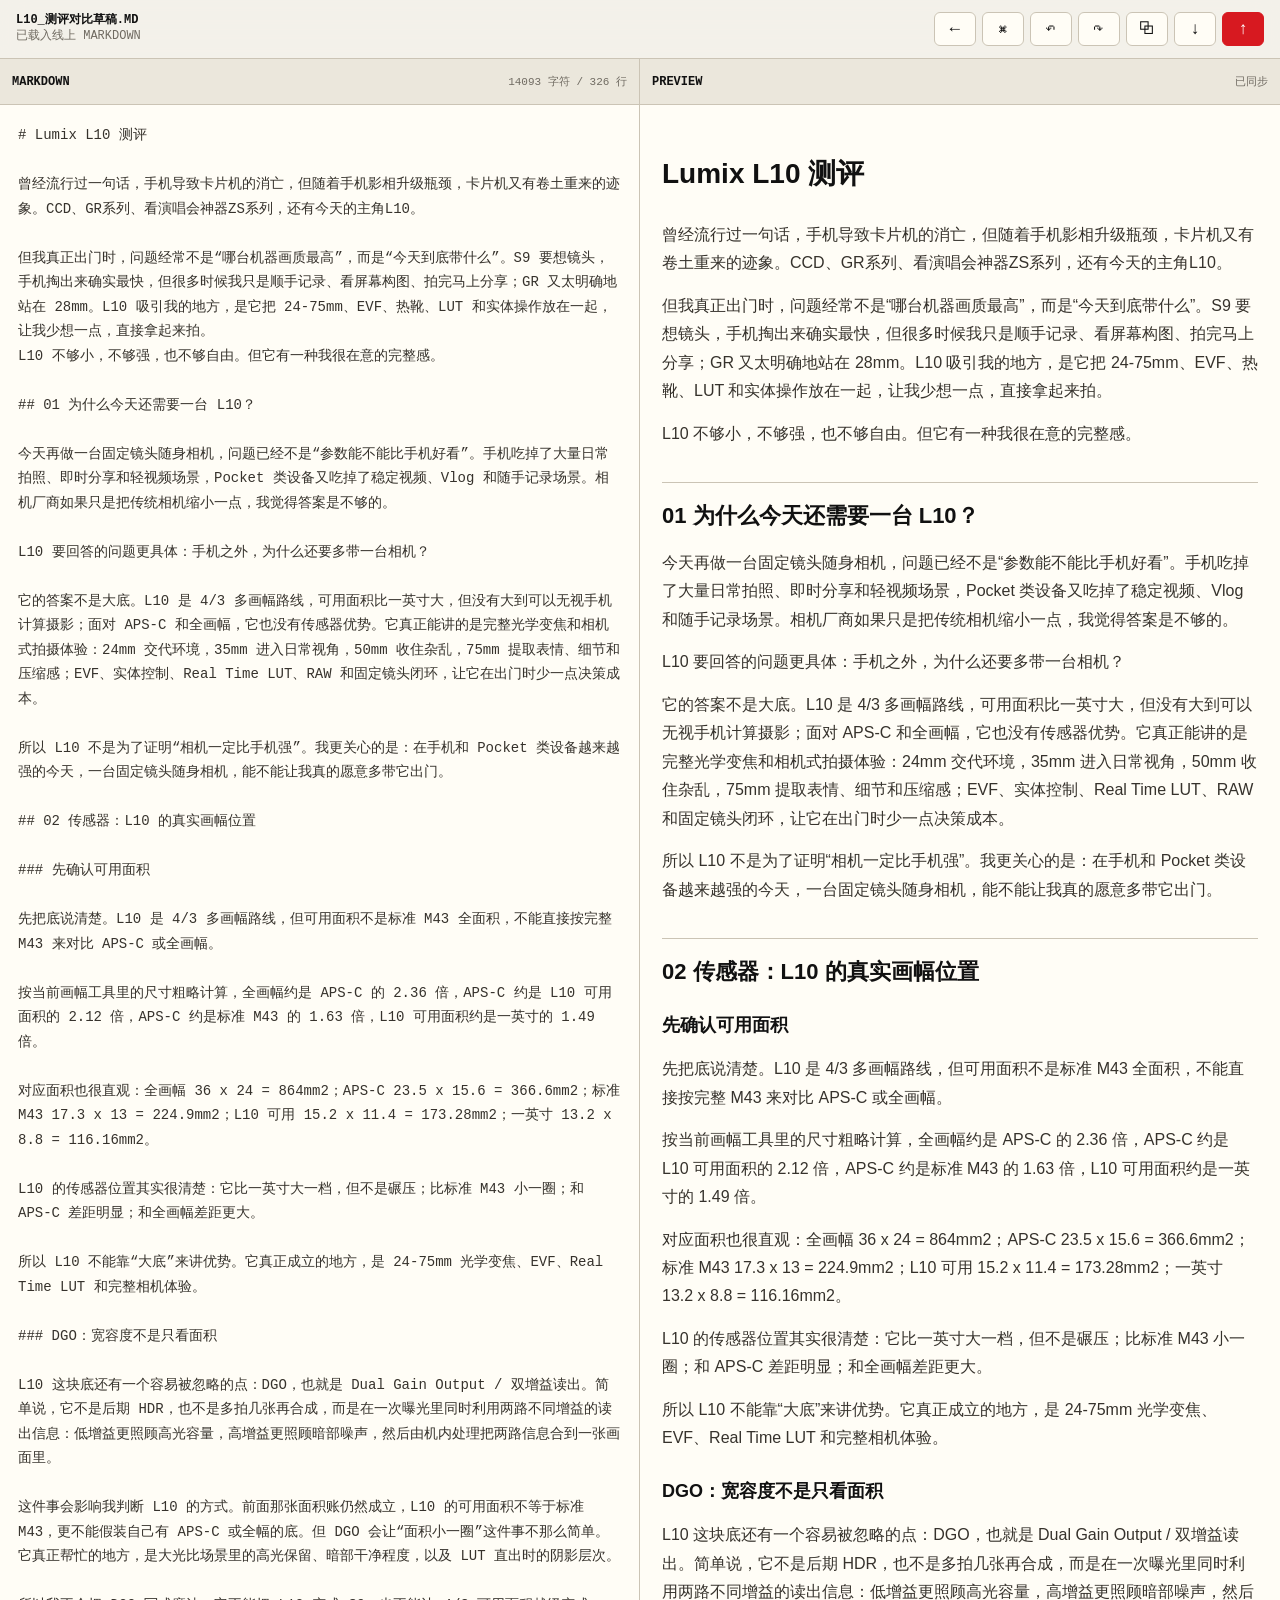
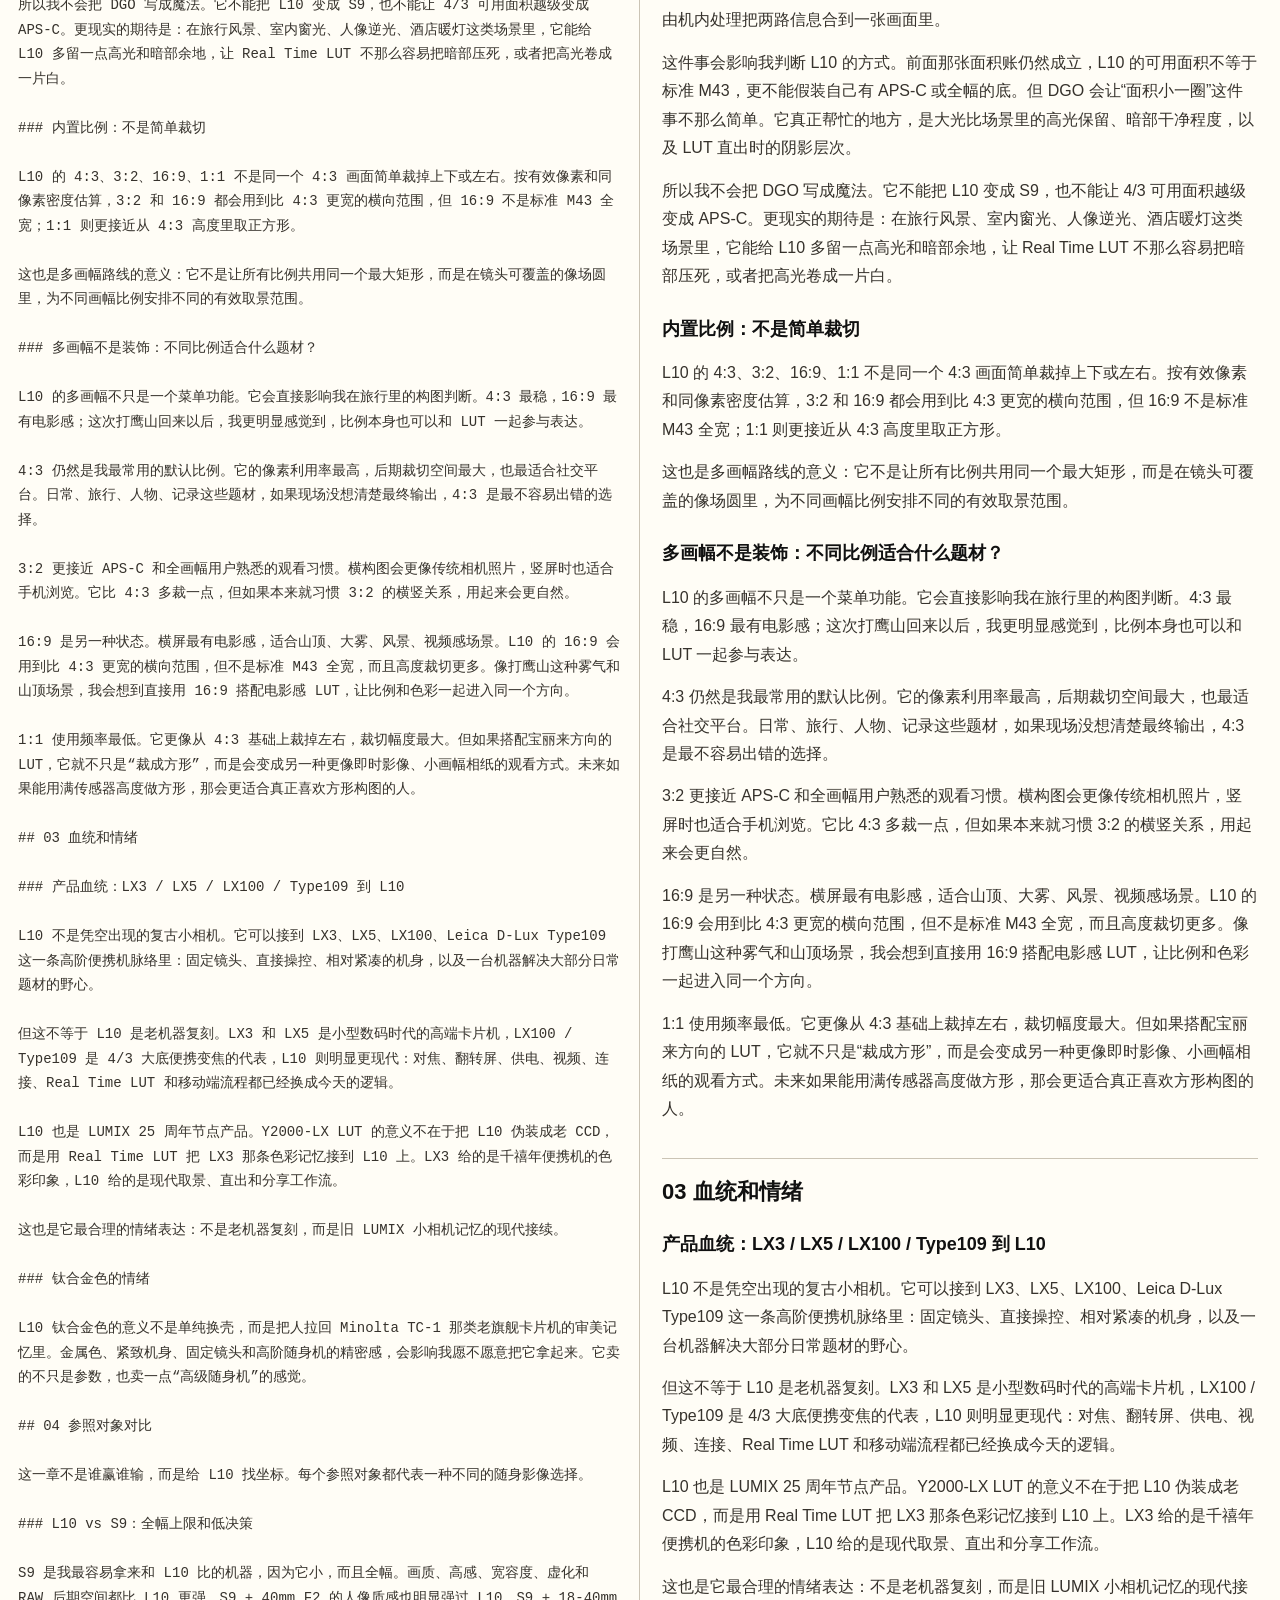
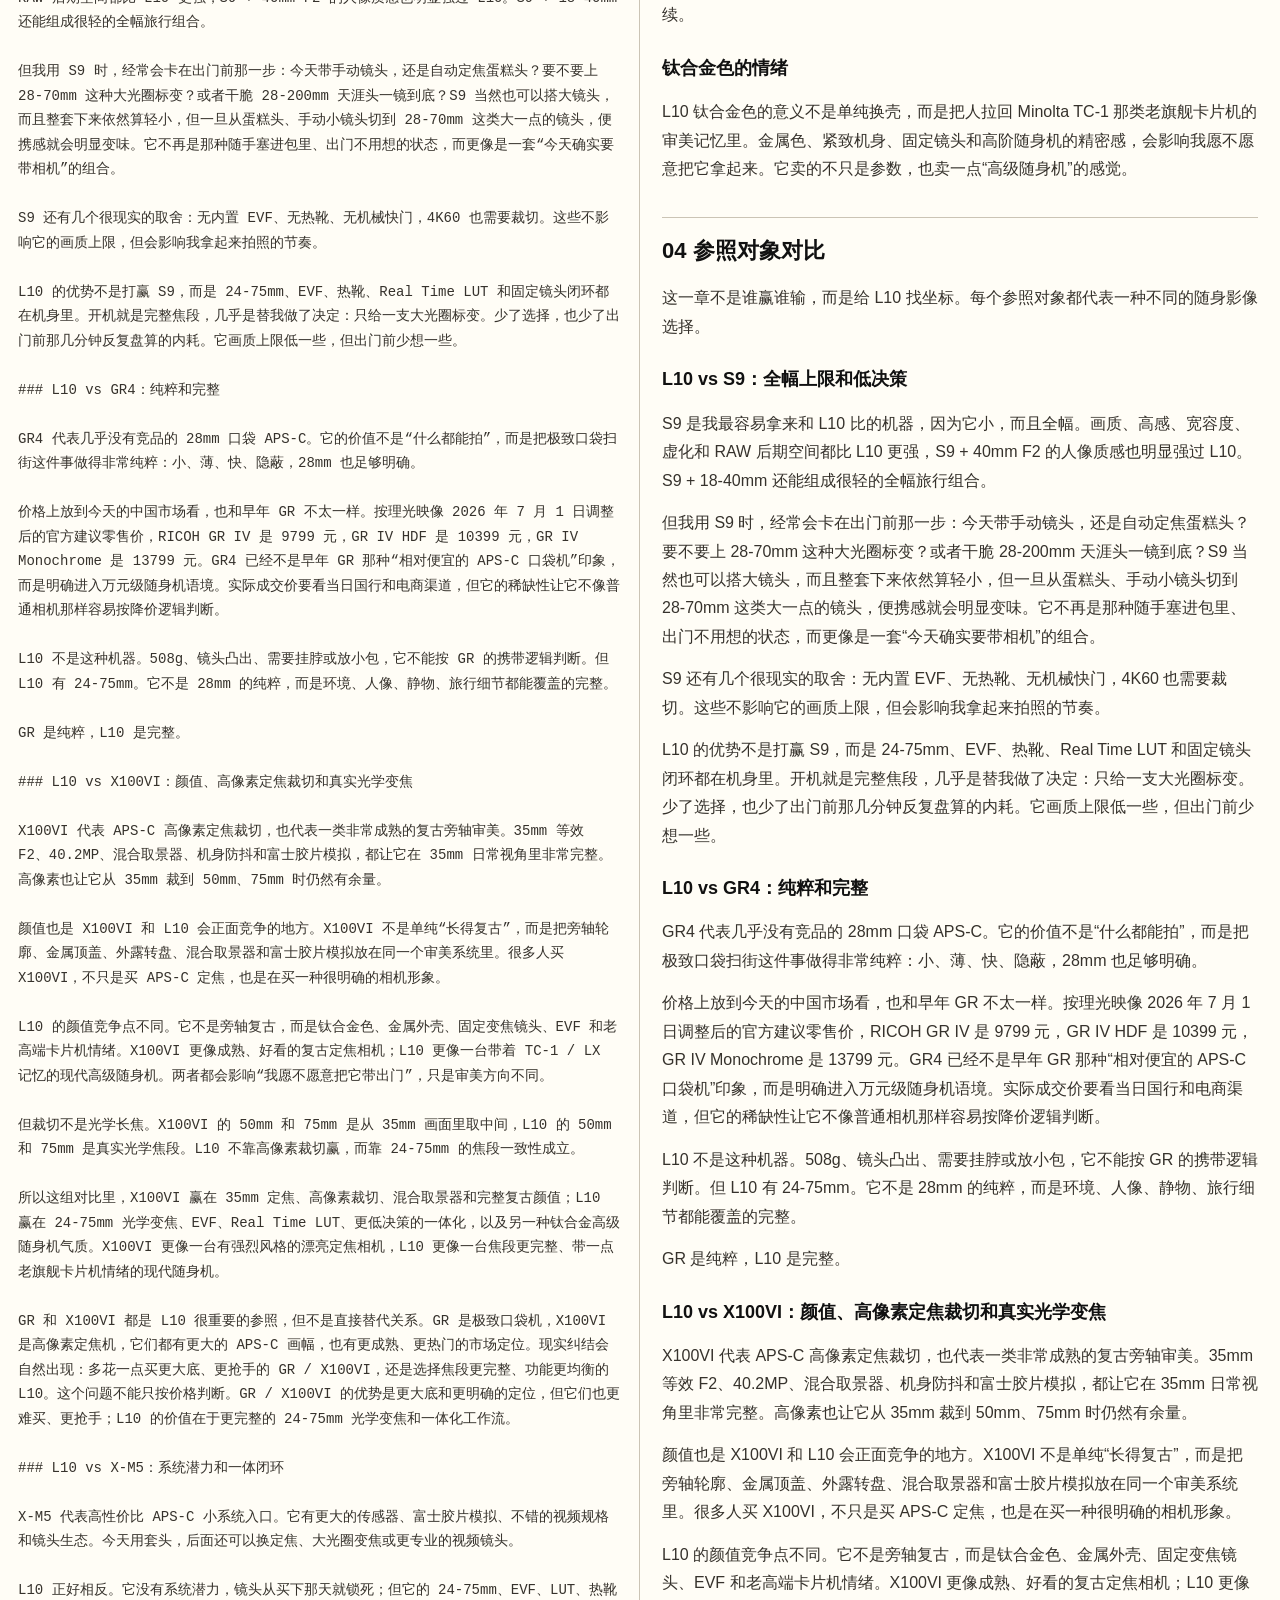
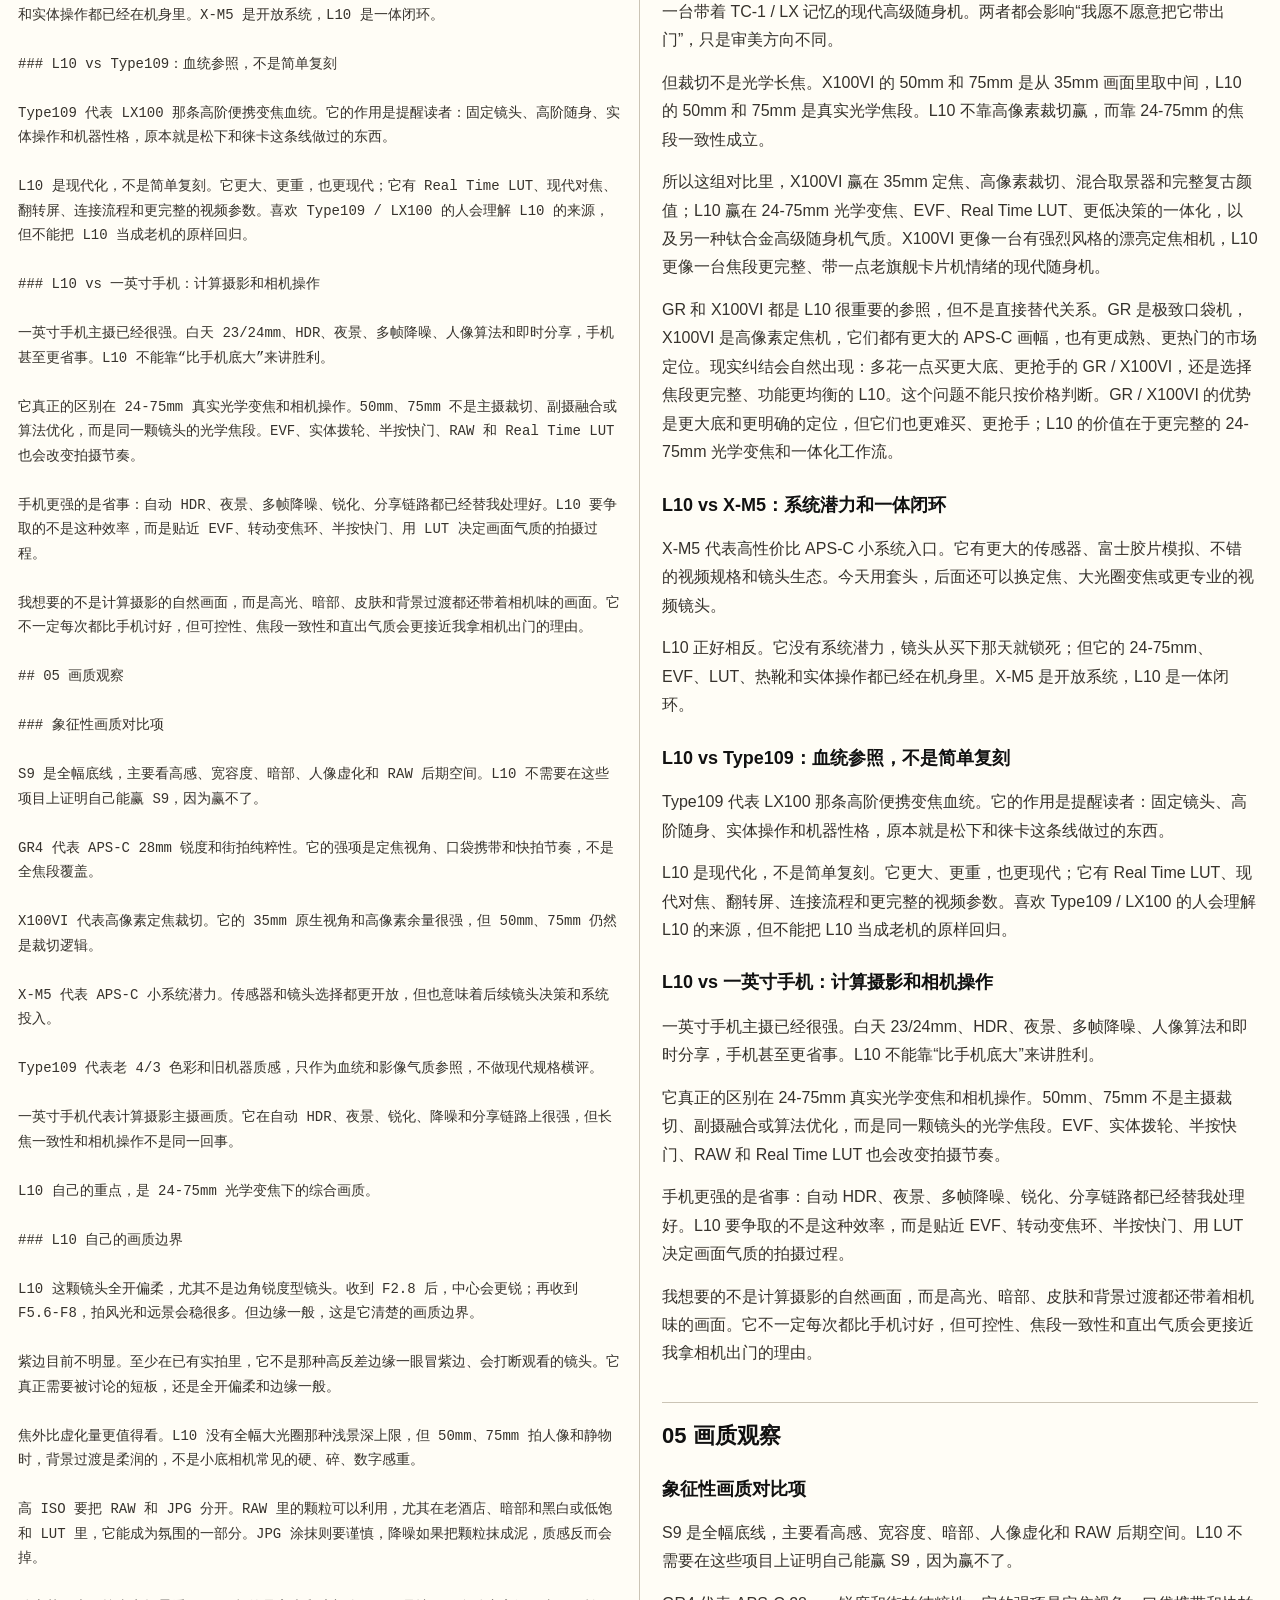
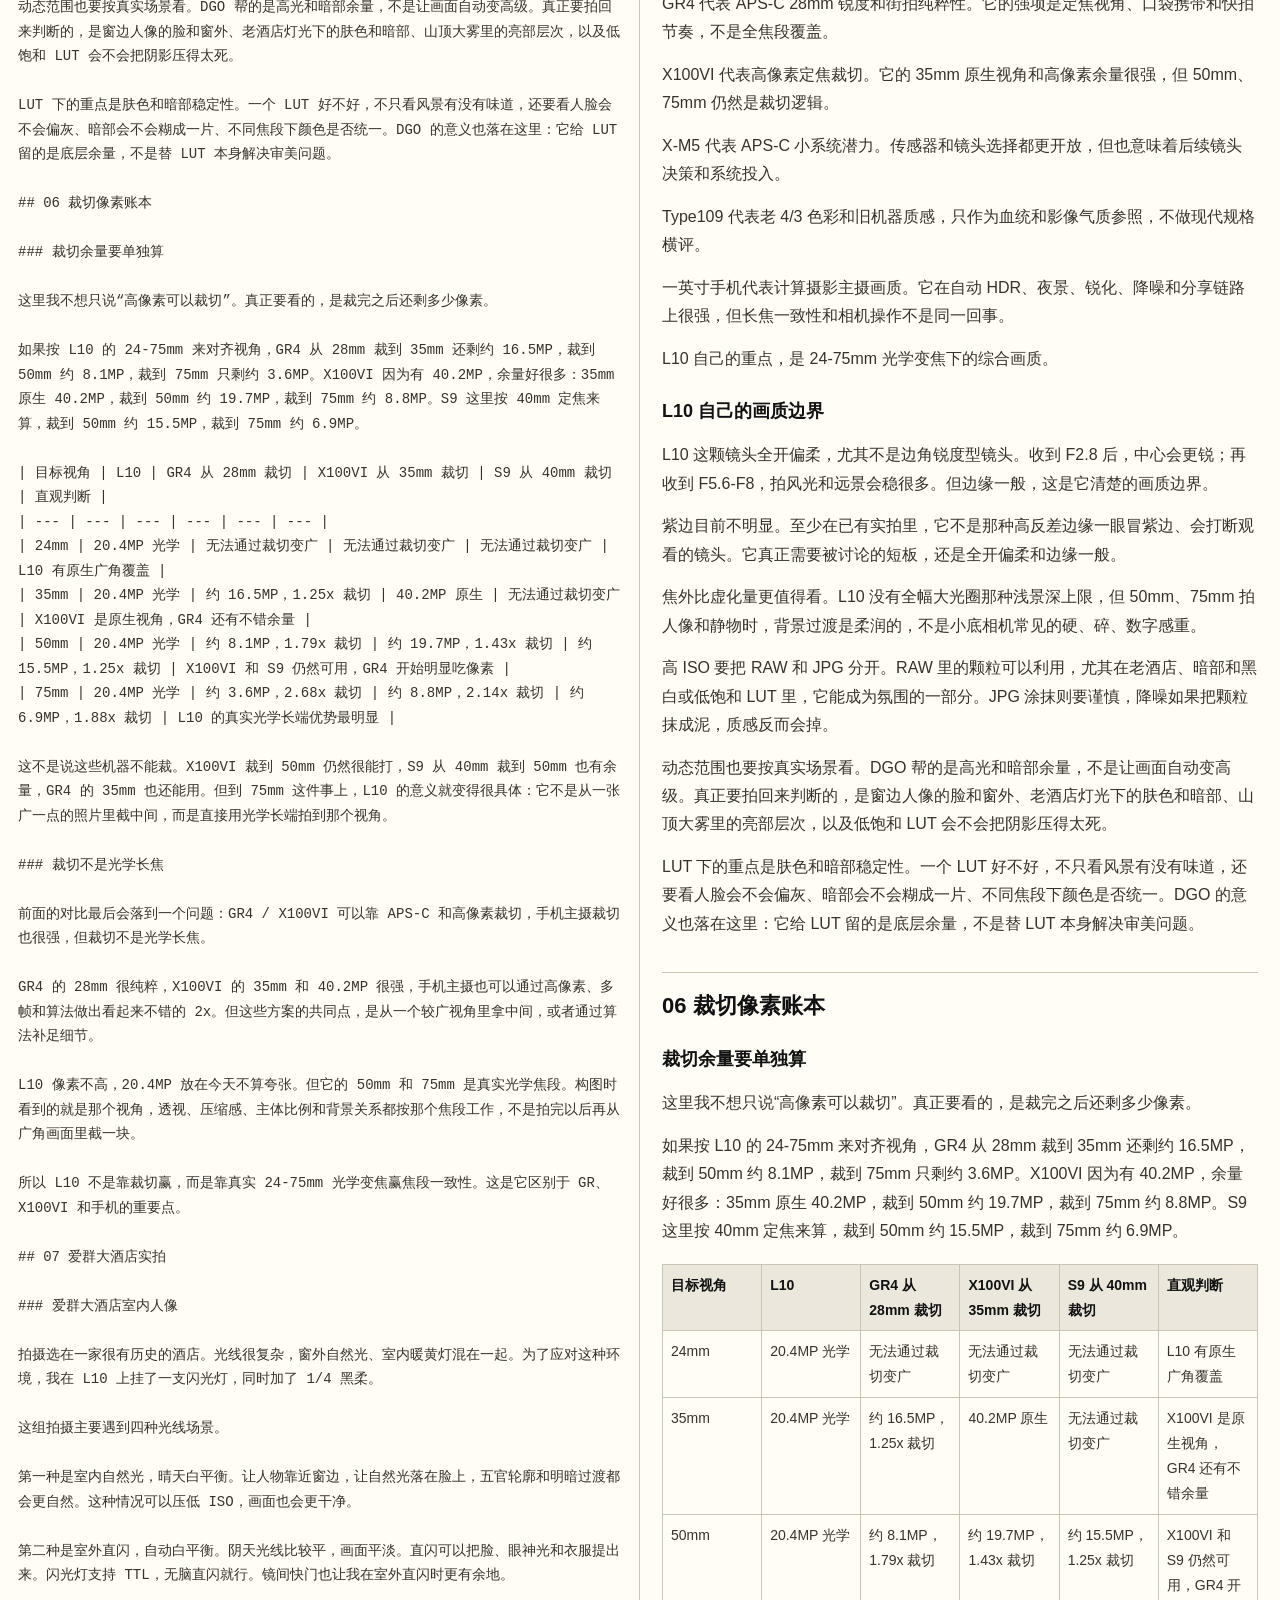
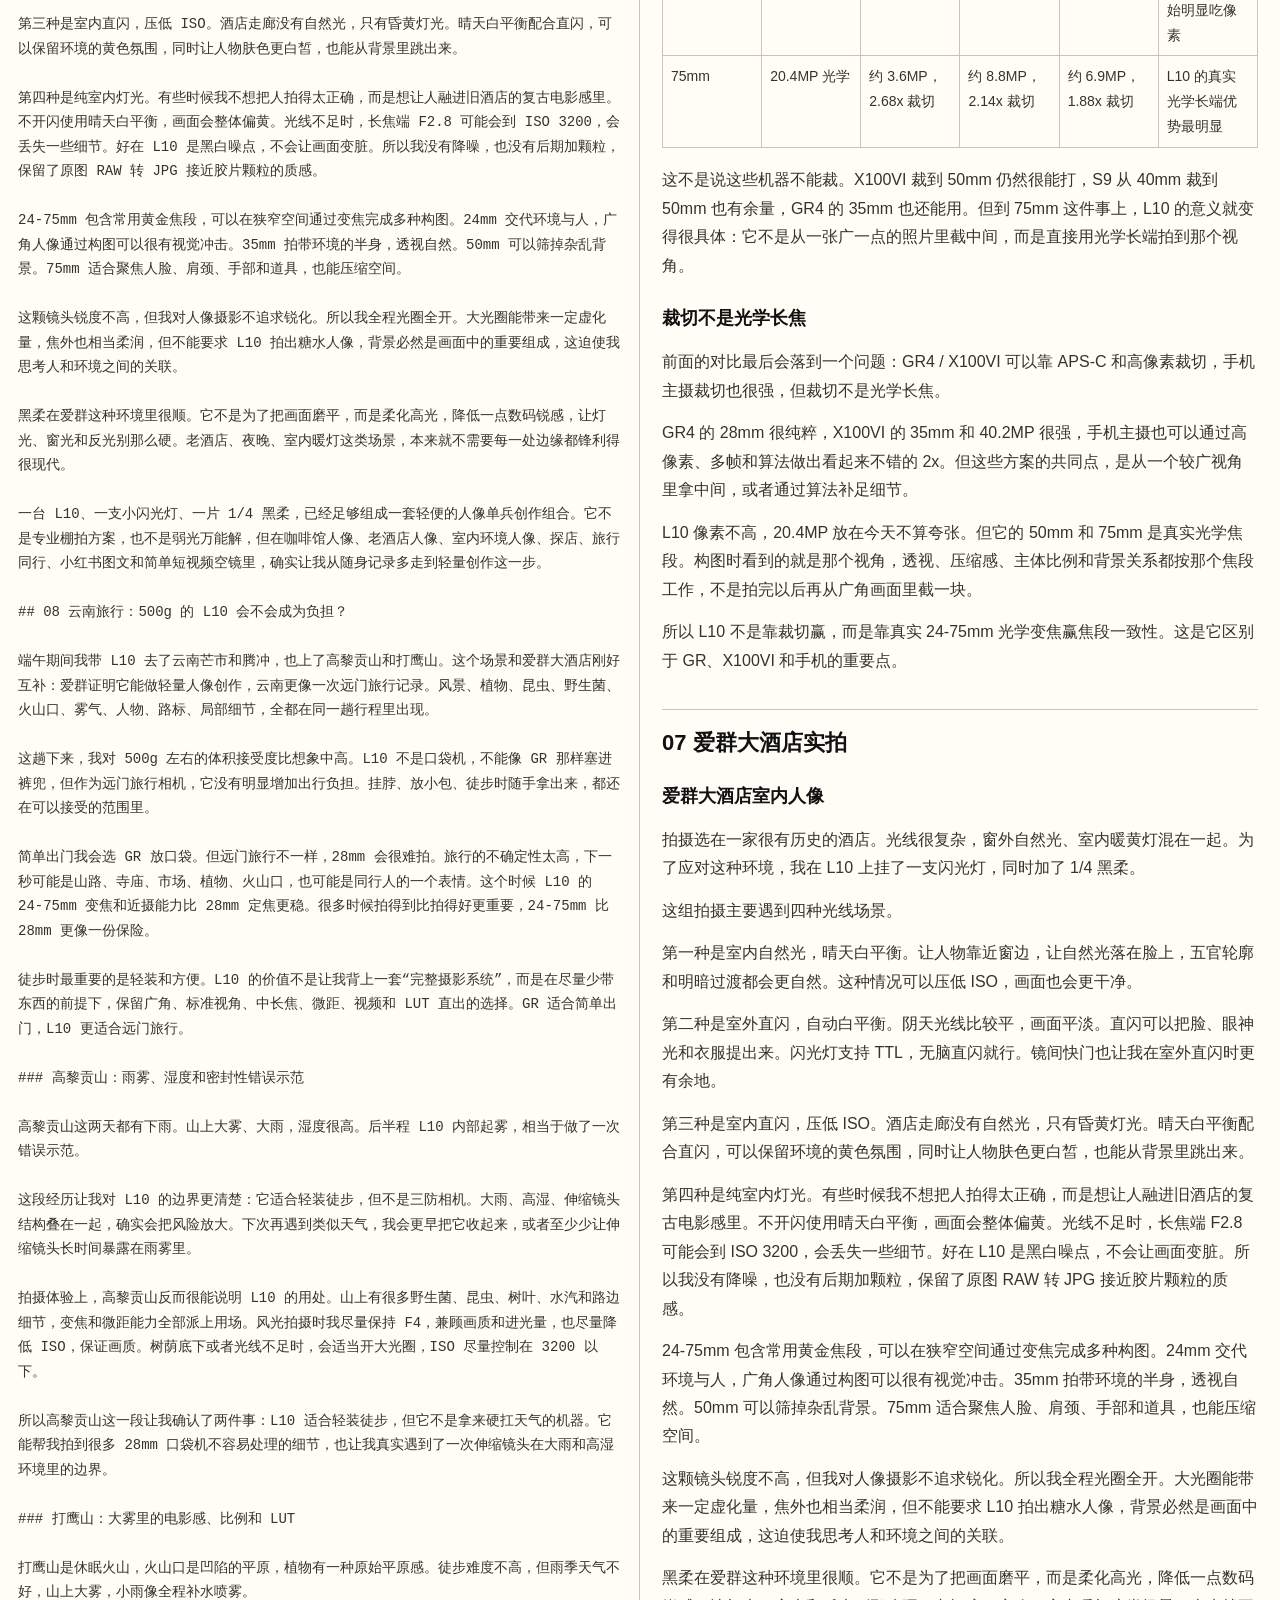
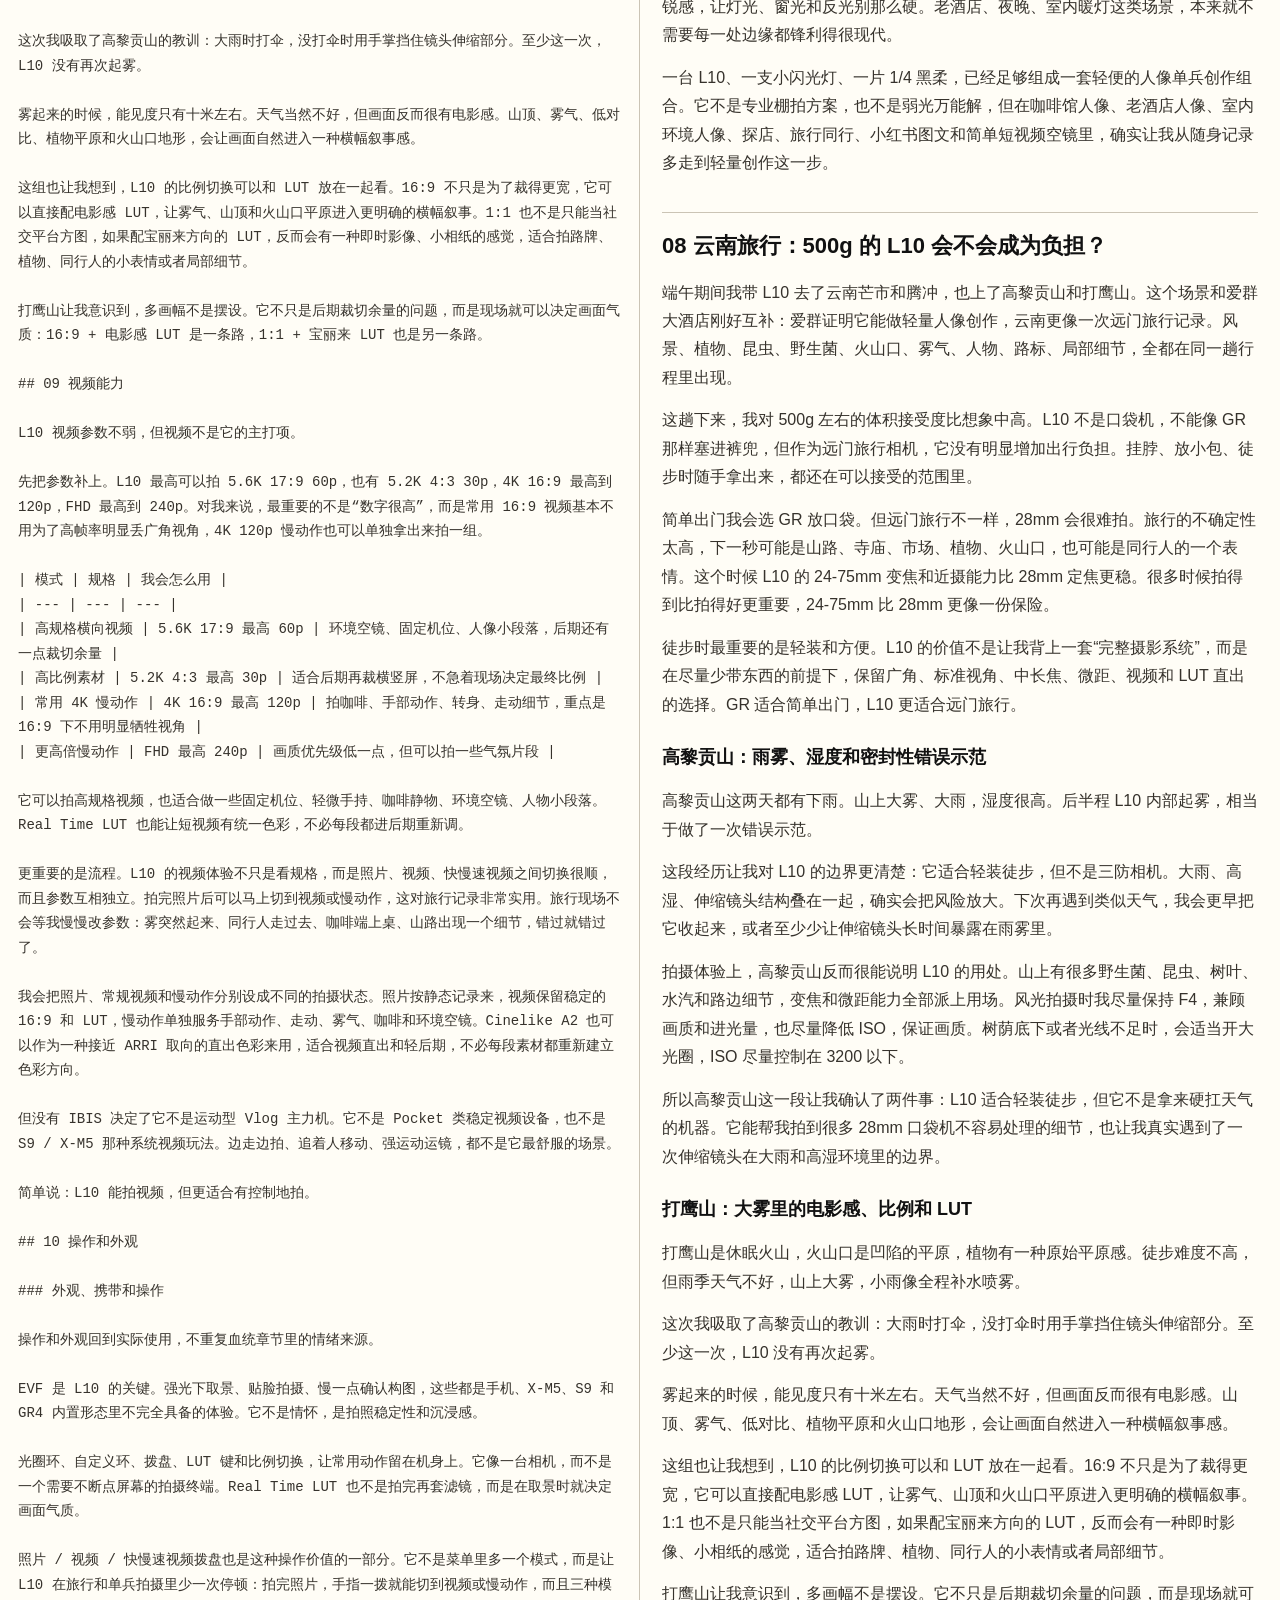
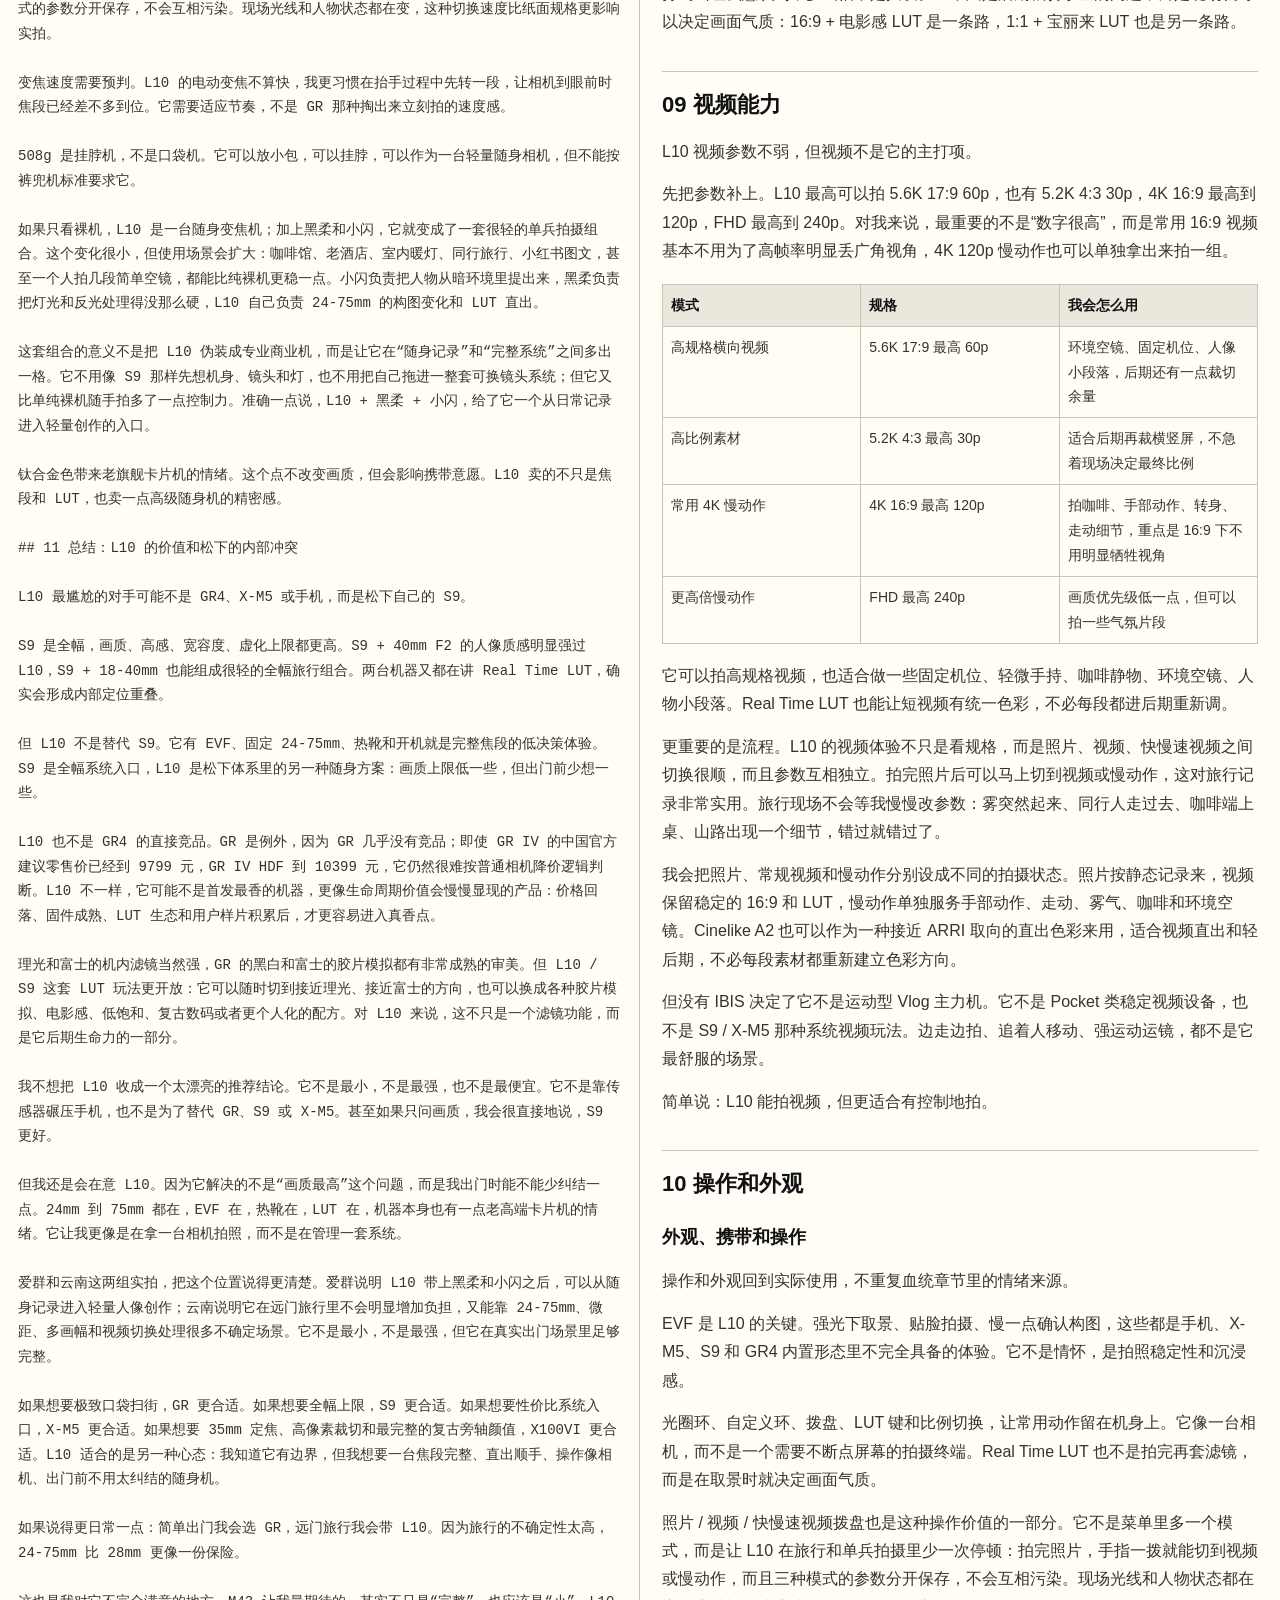
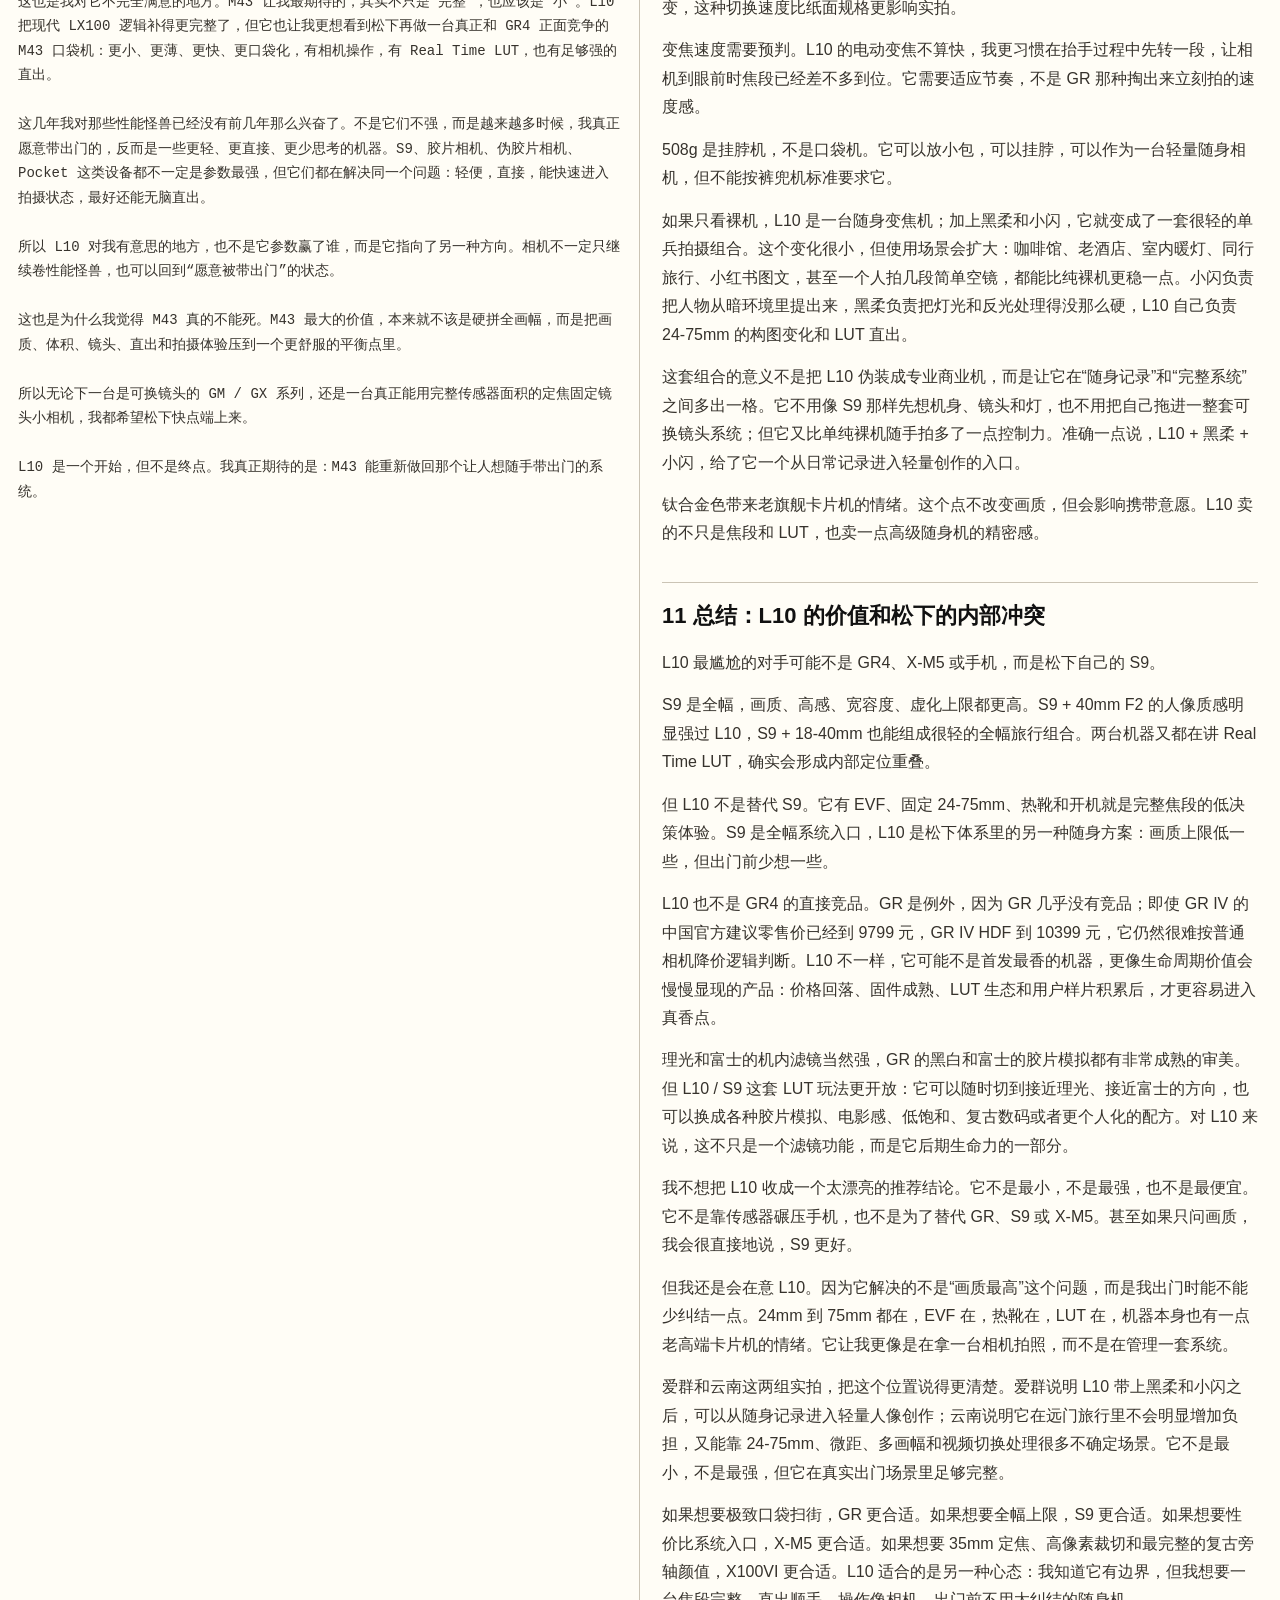
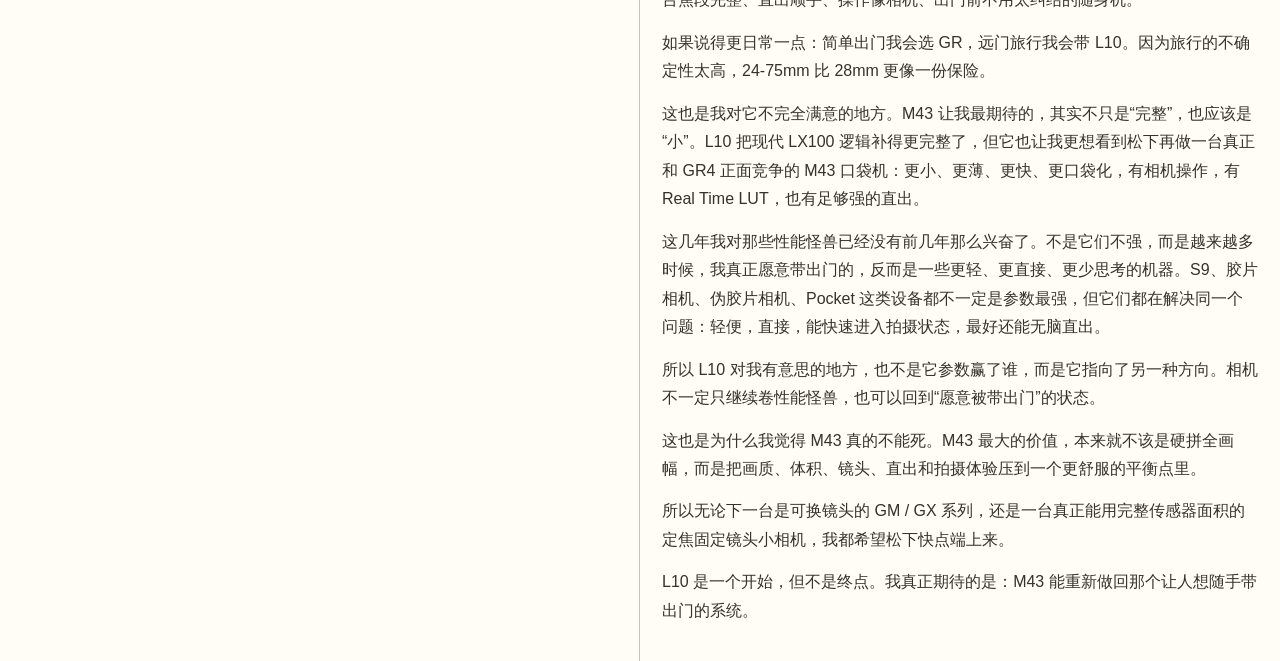
==== commit f74e7309: "Lock editor to vertical mobile layout" ====
--- a/editor.html
+++ b/editor.html
@@ -2,7 +2,7 @@
 <html lang="zh-CN">
 <head>
   <meta charset="utf-8">
-  <meta name="viewport" content="width=device-width, initial-scale=1">
+  <meta name="viewport" content="width=device-width, initial-scale=1, maximum-scale=1, user-scalable=no, viewport-fit=cover">
   <title>L10 Markdown Editor</title>
   <style>
     :root {
@@ -33,10 +33,22 @@
       }
     }
     * { box-sizing: border-box; }
+    html {
+      width: 100%;
+      max-width: 100%;
+      overflow-x: hidden;
+      overscroll-behavior-x: none;
+      touch-action: pan-y;
+    }
     body {
       margin: 0;
+      width: 100%;
+      max-width: 100%;
       min-height: 100vh;
       min-height: var(--app-height, 100dvh);
+      overflow-x: hidden;
+      overscroll-behavior-x: none;
+      touch-action: pan-y;
       background: var(--bg);
       color: var(--ink);
       font-family: var(--font);
@@ -46,6 +58,8 @@
       position: sticky;
       top: 0;
       z-index: 10;
+      width: 100%;
+      max-width: 100%;
       display: grid;
       grid-template-columns: minmax(0, 1fr) auto;
       gap: 12px;
@@ -57,6 +71,8 @@
     }
     .mobile-switch {
       display: none;
+      width: 100%;
+      max-width: 100%;
       grid-template-columns: 1fr 1fr;
       gap: 0;
       padding: 8px;
@@ -94,6 +110,16 @@
       text-overflow: ellipsis;
     }
     .brand span { color: var(--muted); }
+    .status-action {
+      margin-left: 8px;
+      padding: 0;
+      border: 0;
+      background: transparent;
+      color: var(--accent);
+      font: inherit;
+      text-decoration: underline;
+      cursor: pointer;
+    }
     .actions {
       display: grid;
       grid-template-columns: repeat(7, minmax(42px, 1fr));
@@ -140,12 +166,15 @@
     }
     .workspace {
       display: grid;
+      width: 100%;
+      max-width: 100%;
       grid-template-columns: minmax(0, 1fr) minmax(0, 1fr);
       min-height: calc(100vh - 61px);
       min-height: calc(var(--app-height, 100dvh) - 61px);
     }
     .pane {
       min-width: 0;
+      max-width: 100%;
       border-right: 1px solid var(--line);
       background: var(--panel);
     }
@@ -180,6 +209,7 @@
     .editor-surface {
       display: block;
       width: 100%;
+      max-width: 100%;
       min-height: calc(100vh - 107px);
       min-height: calc(var(--app-height, 100dvh) - 107px);
       overflow: auto;
@@ -192,18 +222,24 @@
       font-size: 14px;
       line-height: 1.75;
       white-space: pre-wrap;
+      overflow-wrap: anywhere;
       word-break: break-word;
       -webkit-overflow-scrolling: touch;
       caret-color: var(--accent);
       user-select: text;
     }
     .preview {
+      width: 100%;
+      max-width: 100%;
       min-height: calc(100vh - 107px);
       min-height: calc(var(--app-height, 100dvh) - 107px);
-      overflow: auto;
+      overflow-x: hidden;
+      overflow-y: auto;
       padding: 22px;
       color: var(--body);
       line-height: 1.78;
+      overflow-wrap: anywhere;
+      word-break: break-word;
     }
     .preview h1,
     .preview h2,
@@ -220,7 +256,12 @@
       font-size: 22px;
     }
     .preview h3 { margin-top: 26px; font-size: 18px; }
-    .preview p { margin: 0 0 14px; }
+    .preview p {
+      margin: 0 0 14px;
+      max-width: 100%;
+      overflow-wrap: anywhere;
+      word-break: break-word;
+    }
     .preview blockquote {
       margin: 16px 0;
       padding: 10px 14px;
@@ -233,11 +274,15 @@
       border-radius: 4px;
       font-family: var(--mono);
       font-size: 0.92em;
+      white-space: normal;
+      overflow-wrap: anywhere;
     }
     .preview table {
       width: 100%;
+      max-width: 100%;
       margin: 18px 0;
       border-collapse: collapse;
+      table-layout: fixed;
       font-size: 14px;
     }
     .preview th,
@@ -246,6 +291,8 @@
       border: 1px solid var(--line);
       text-align: left;
       vertical-align: top;
+      overflow-wrap: anywhere;
+      word-break: break-word;
     }
     .preview th {
       color: var(--ink);
@@ -494,6 +541,7 @@
     const editorPaneHead = document.querySelector(".editor-pane .pane-head");
     let lastSaved = "";
     let viewportTimer = 0;
+    let pendingDraft = "";
 
     const getEditorValue = () => editor.innerText.replace(/\n$/, "");
     const setEditorValue = (value) => {
@@ -631,8 +679,13 @@
       if (!response.ok) throw new Error(`HTTP ${response.status}`);
       const source = await response.text();
       lastSaved = source;
-      setEditorValue(draft && draft !== source ? draft : source);
-      statusEl.textContent = draft && draft !== source ? "已恢复浏览器草稿" : "已载入线上 Markdown";
+      pendingDraft = draft && draft !== source ? draft : "";
+      setEditorValue(source);
+      if (pendingDraft) {
+        statusEl.innerHTML = '已载入线上 Markdown，发现本机草稿 <button class="status-action" type="button" data-restore-draft>恢复草稿</button>';
+      } else {
+        statusEl.textContent = "已载入线上 Markdown";
+      }
       update();
     };
 
@@ -753,6 +806,9 @@
     editor.addEventListener("blur", queueViewportSync);
     window.addEventListener("resize", queueViewportSync);
     window.addEventListener("orientationchange", queueViewportSync);
+    ["gesturestart", "gesturechange", "gestureend"].forEach((eventName) => {
+      document.addEventListener(eventName, (event) => event.preventDefault(), { passive: false });
+    });
     if (window.visualViewport) {
       window.visualViewport.addEventListener("resize", queueViewportSync);
       window.visualViewport.addEventListener("scroll", queueViewportSync);
@@ -763,6 +819,14 @@
     document.querySelector("[data-copy]").addEventListener("click", () => copyText().catch((error) => {
       statusEl.textContent = error.message;
     }));
+    statusEl.addEventListener("click", (event) => {
+      if (!event.target.matches("[data-restore-draft]")) return;
+      if (!pendingDraft) return;
+      setEditorValue(pendingDraft);
+      pendingDraft = "";
+      update();
+      statusEl.textContent = "已恢复本机草稿";
+    });
     document.querySelector("[data-open-github]").addEventListener("click", () => {
       loadRememberedToken();
       drawer.hidden = false;
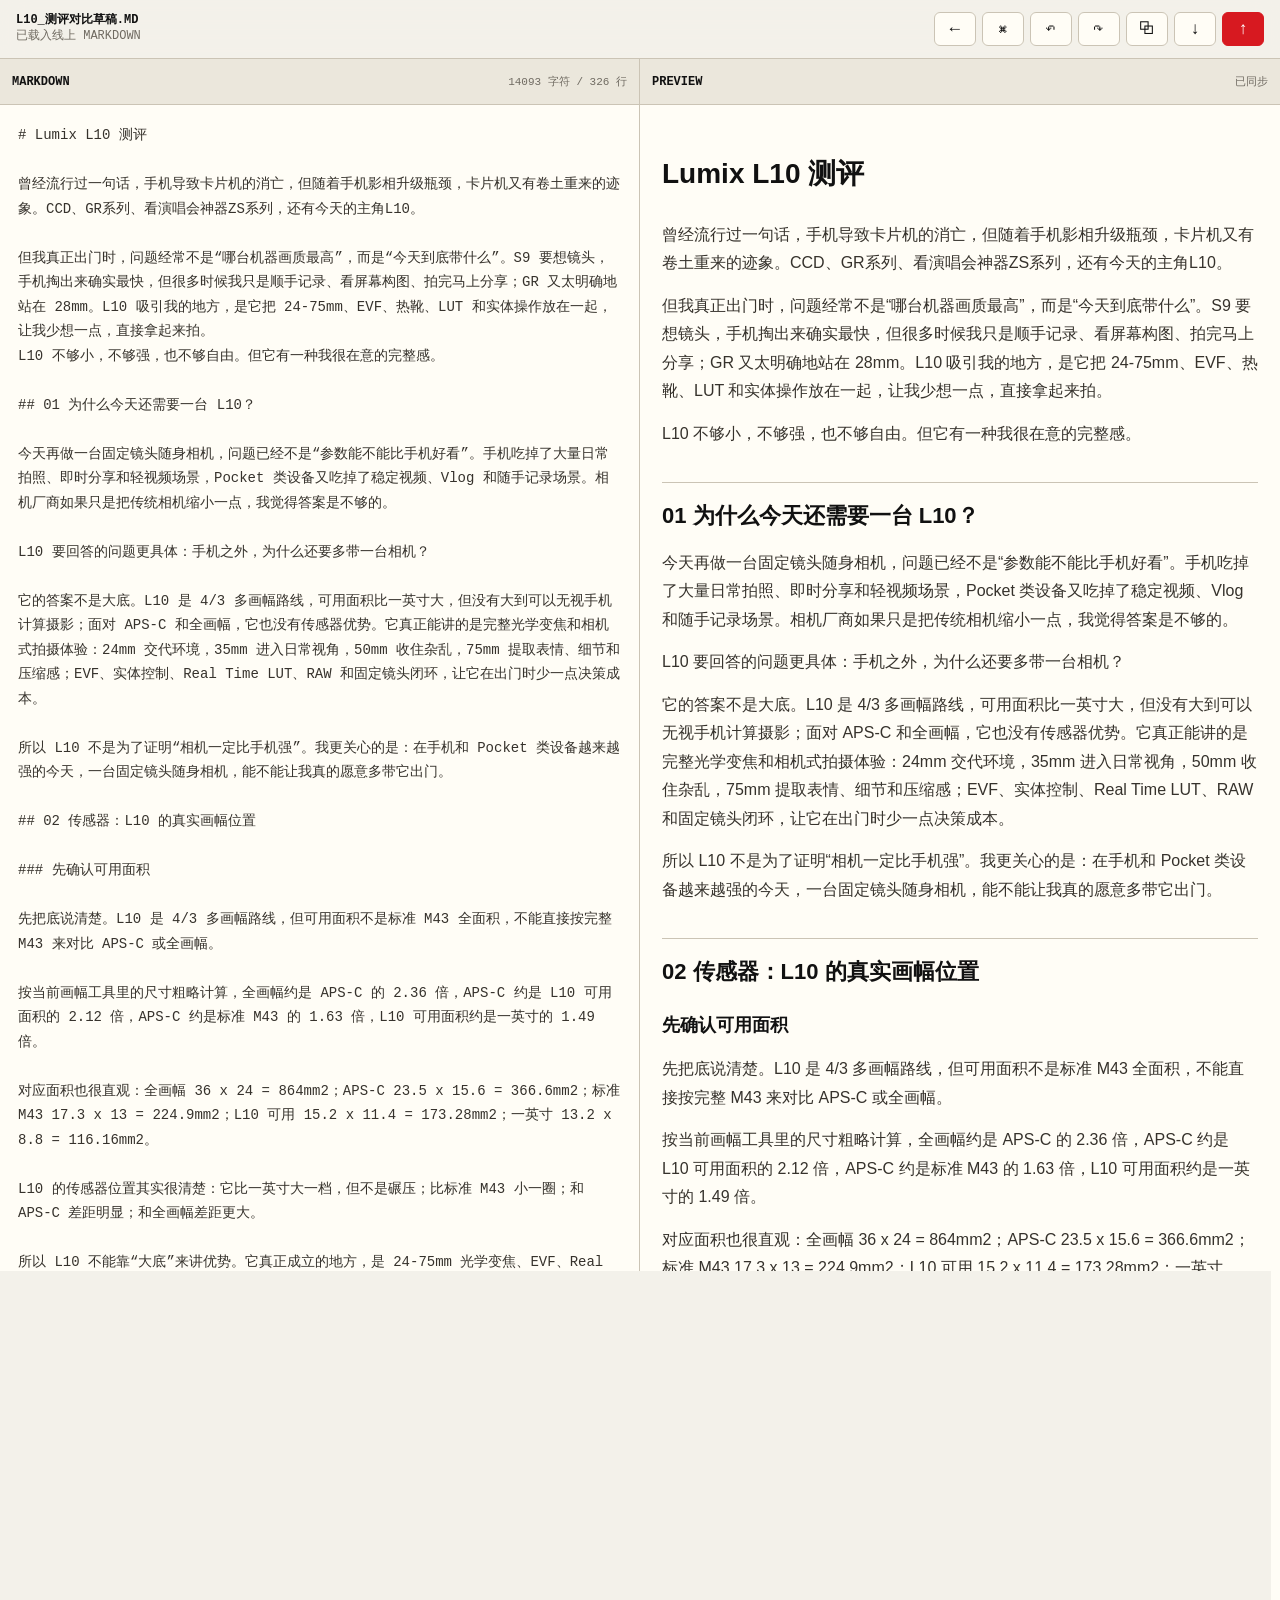
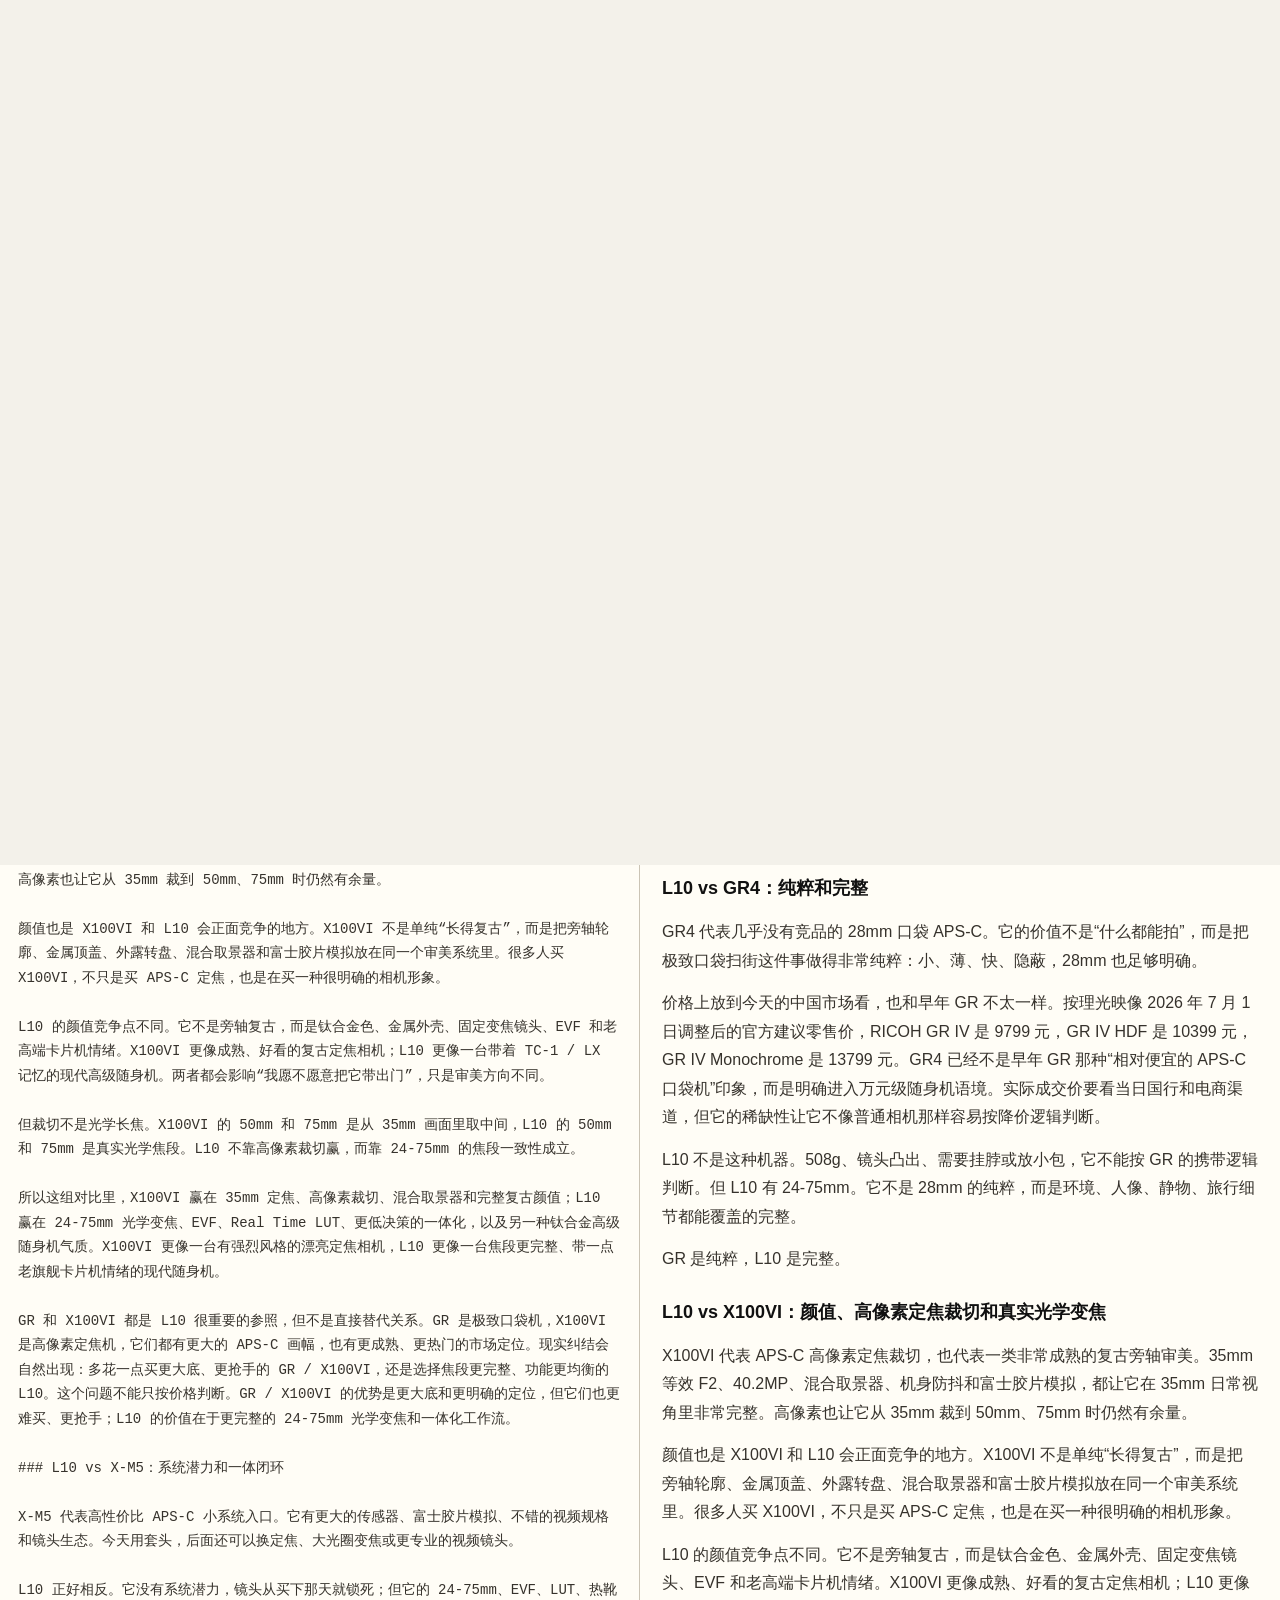
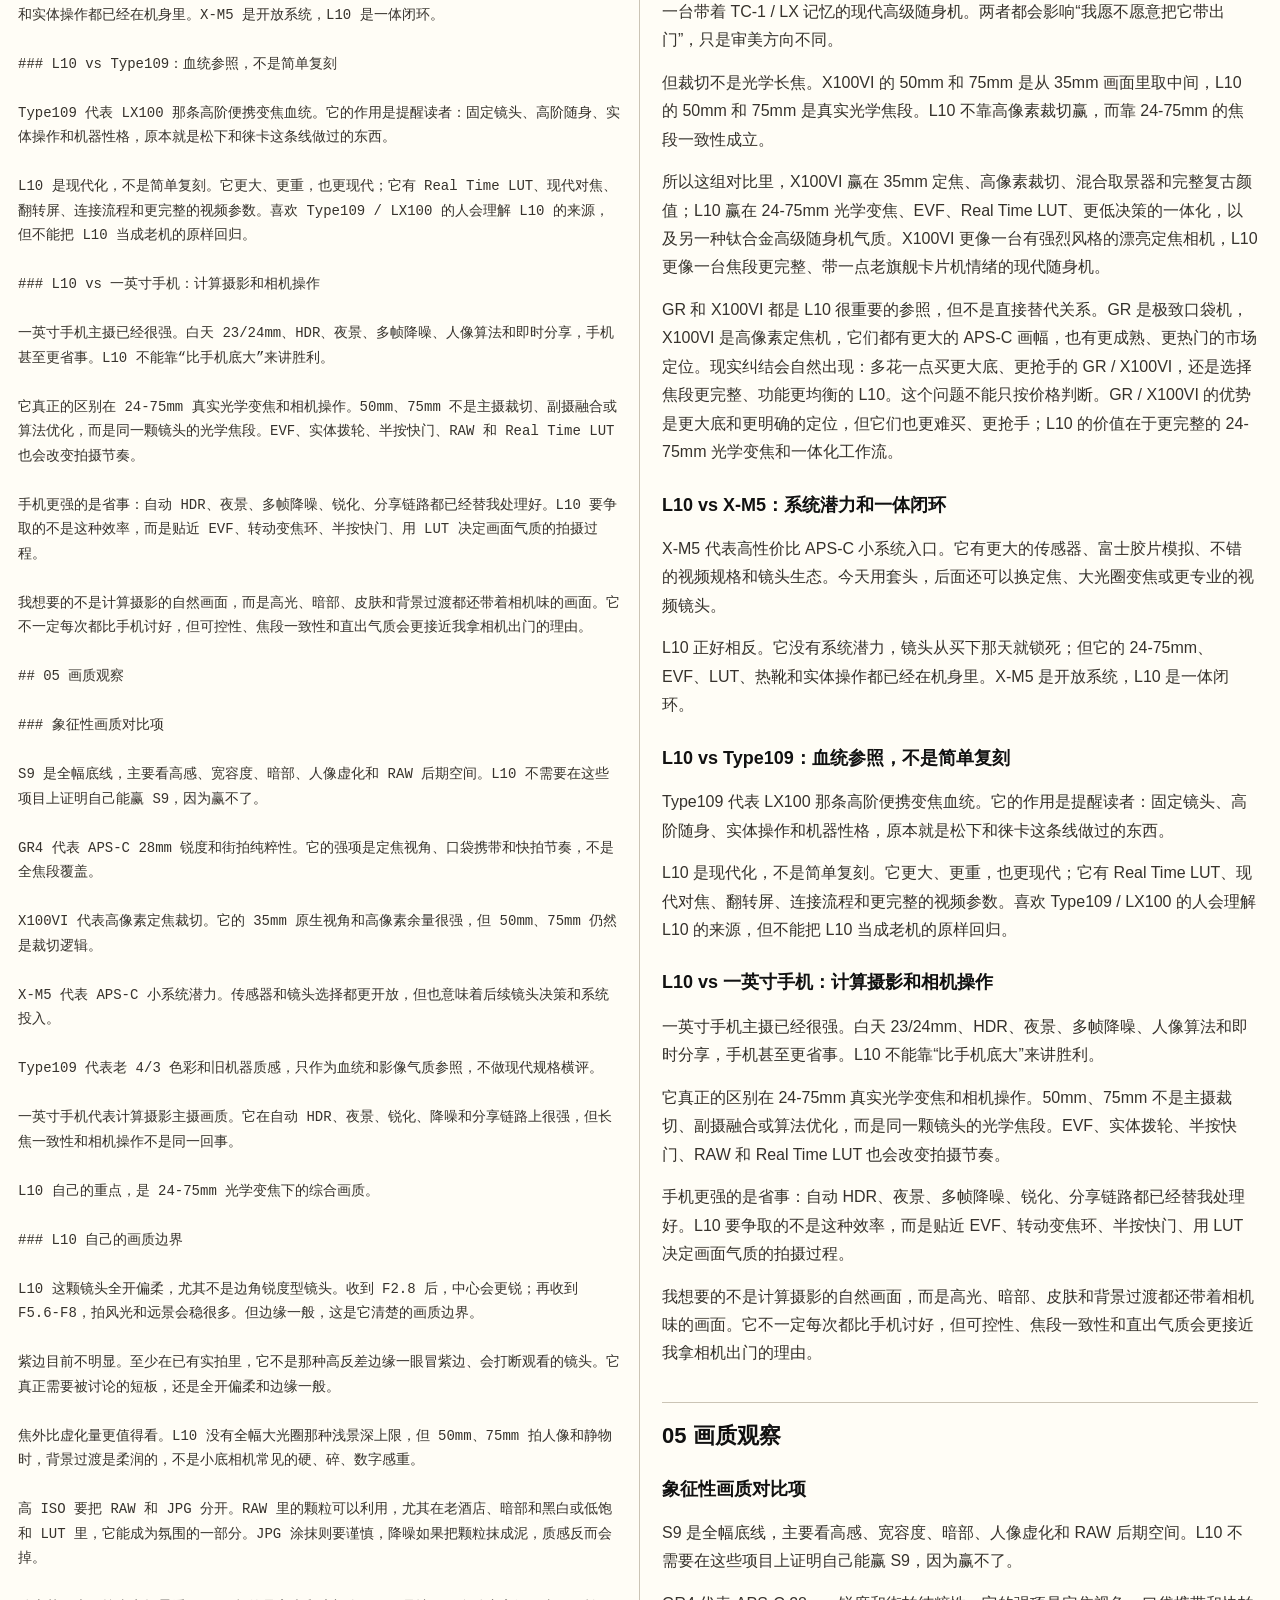
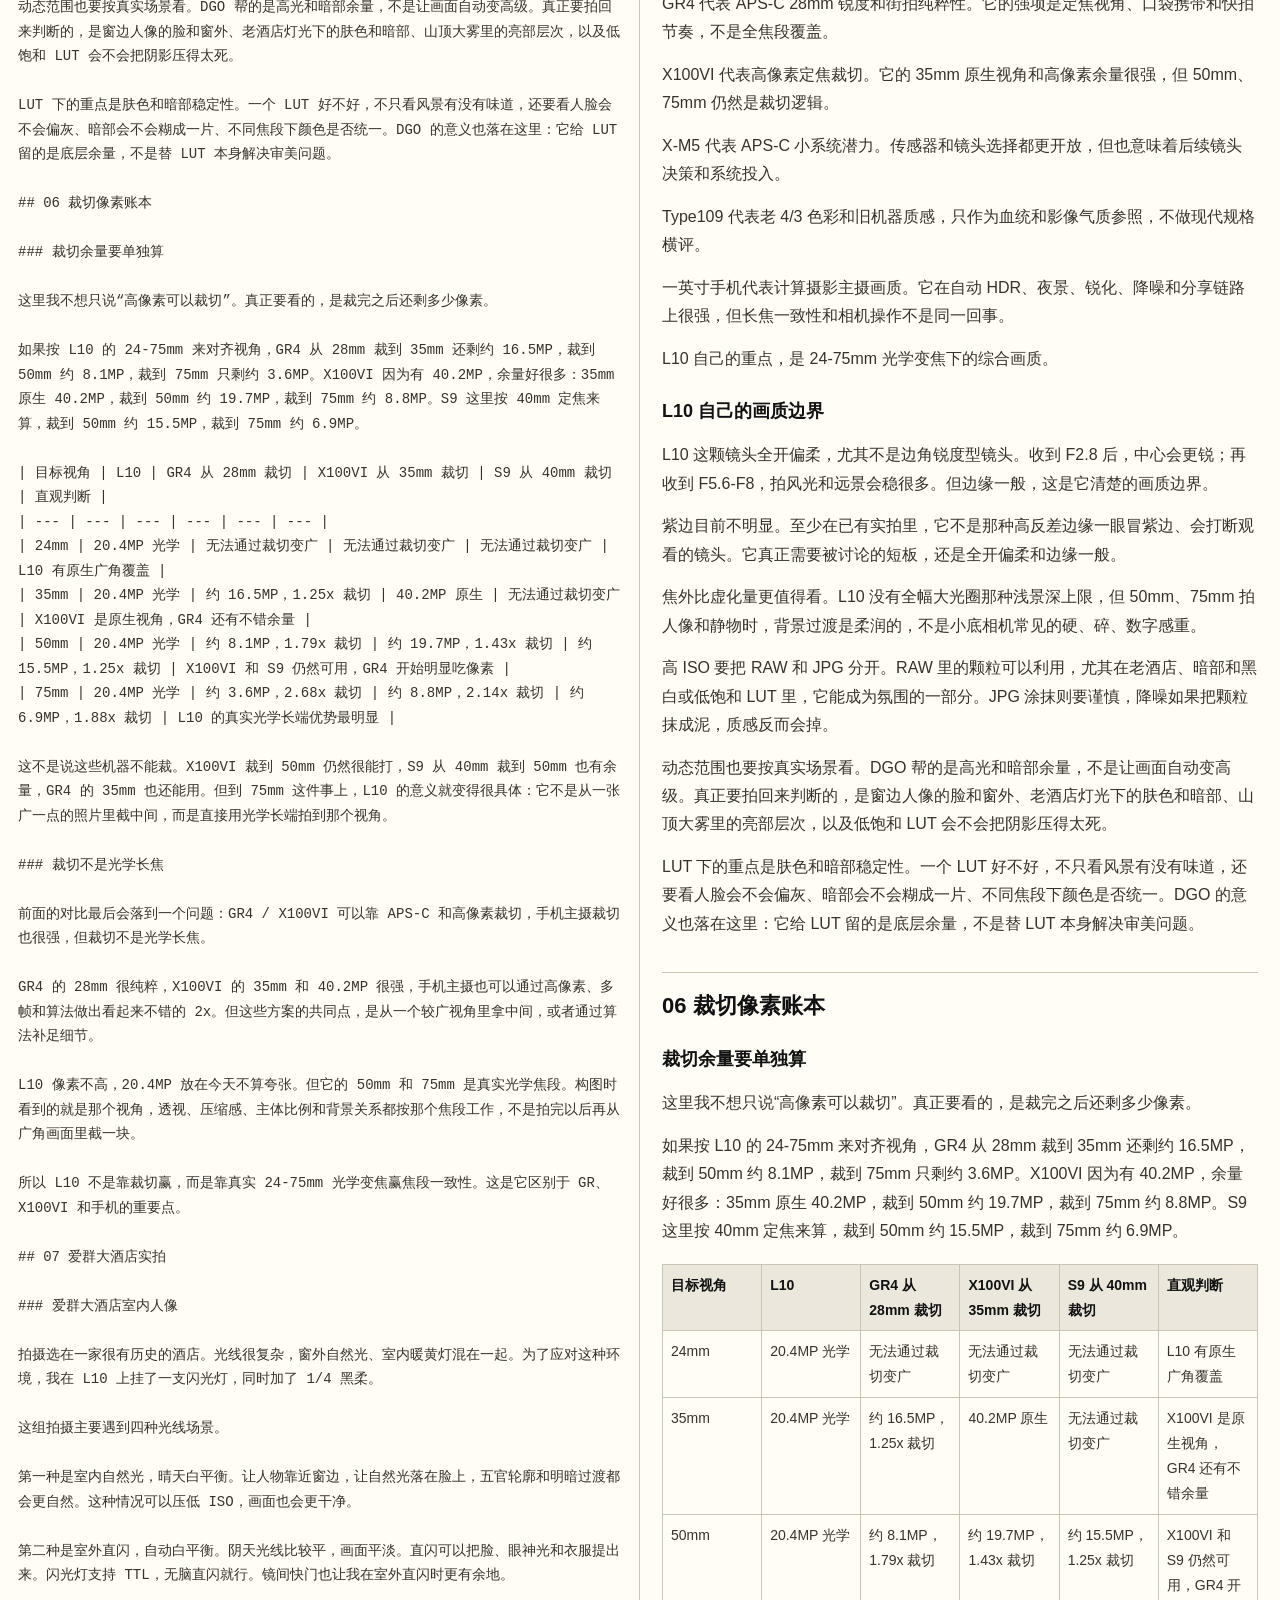
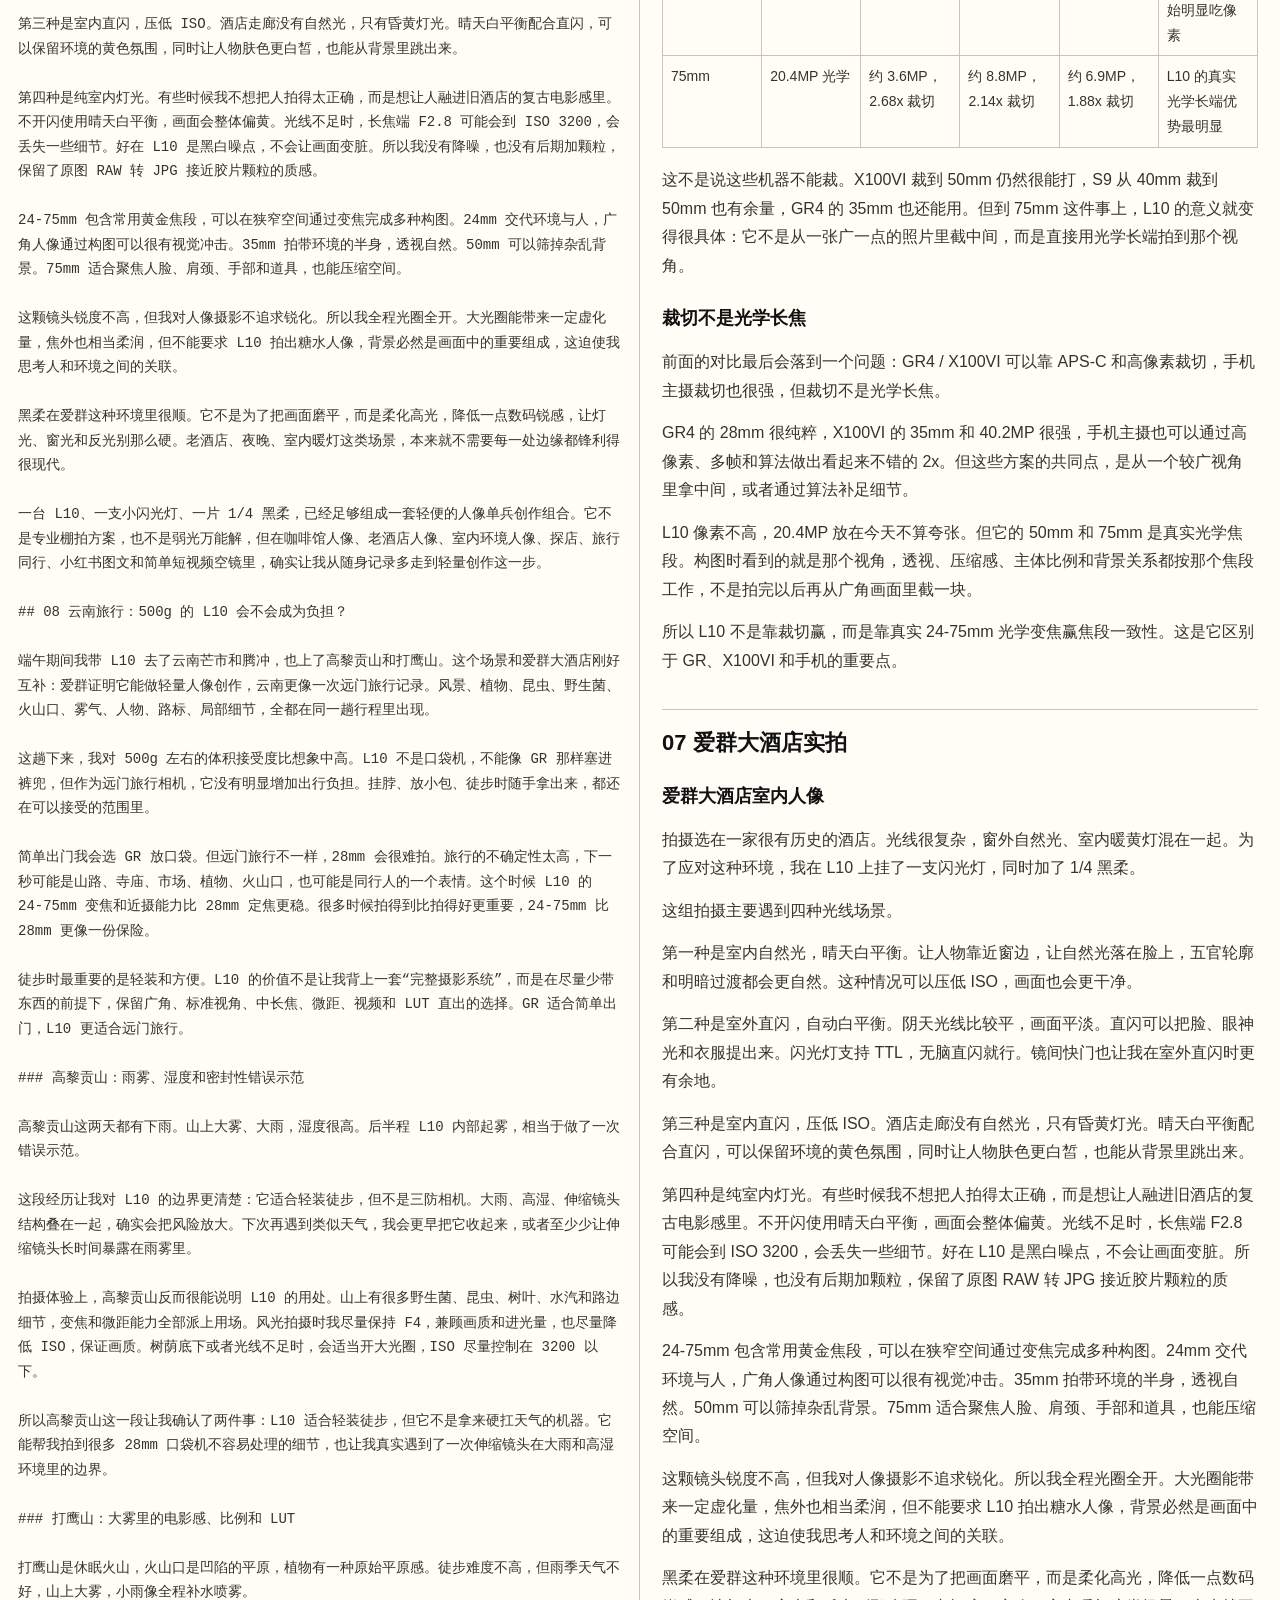
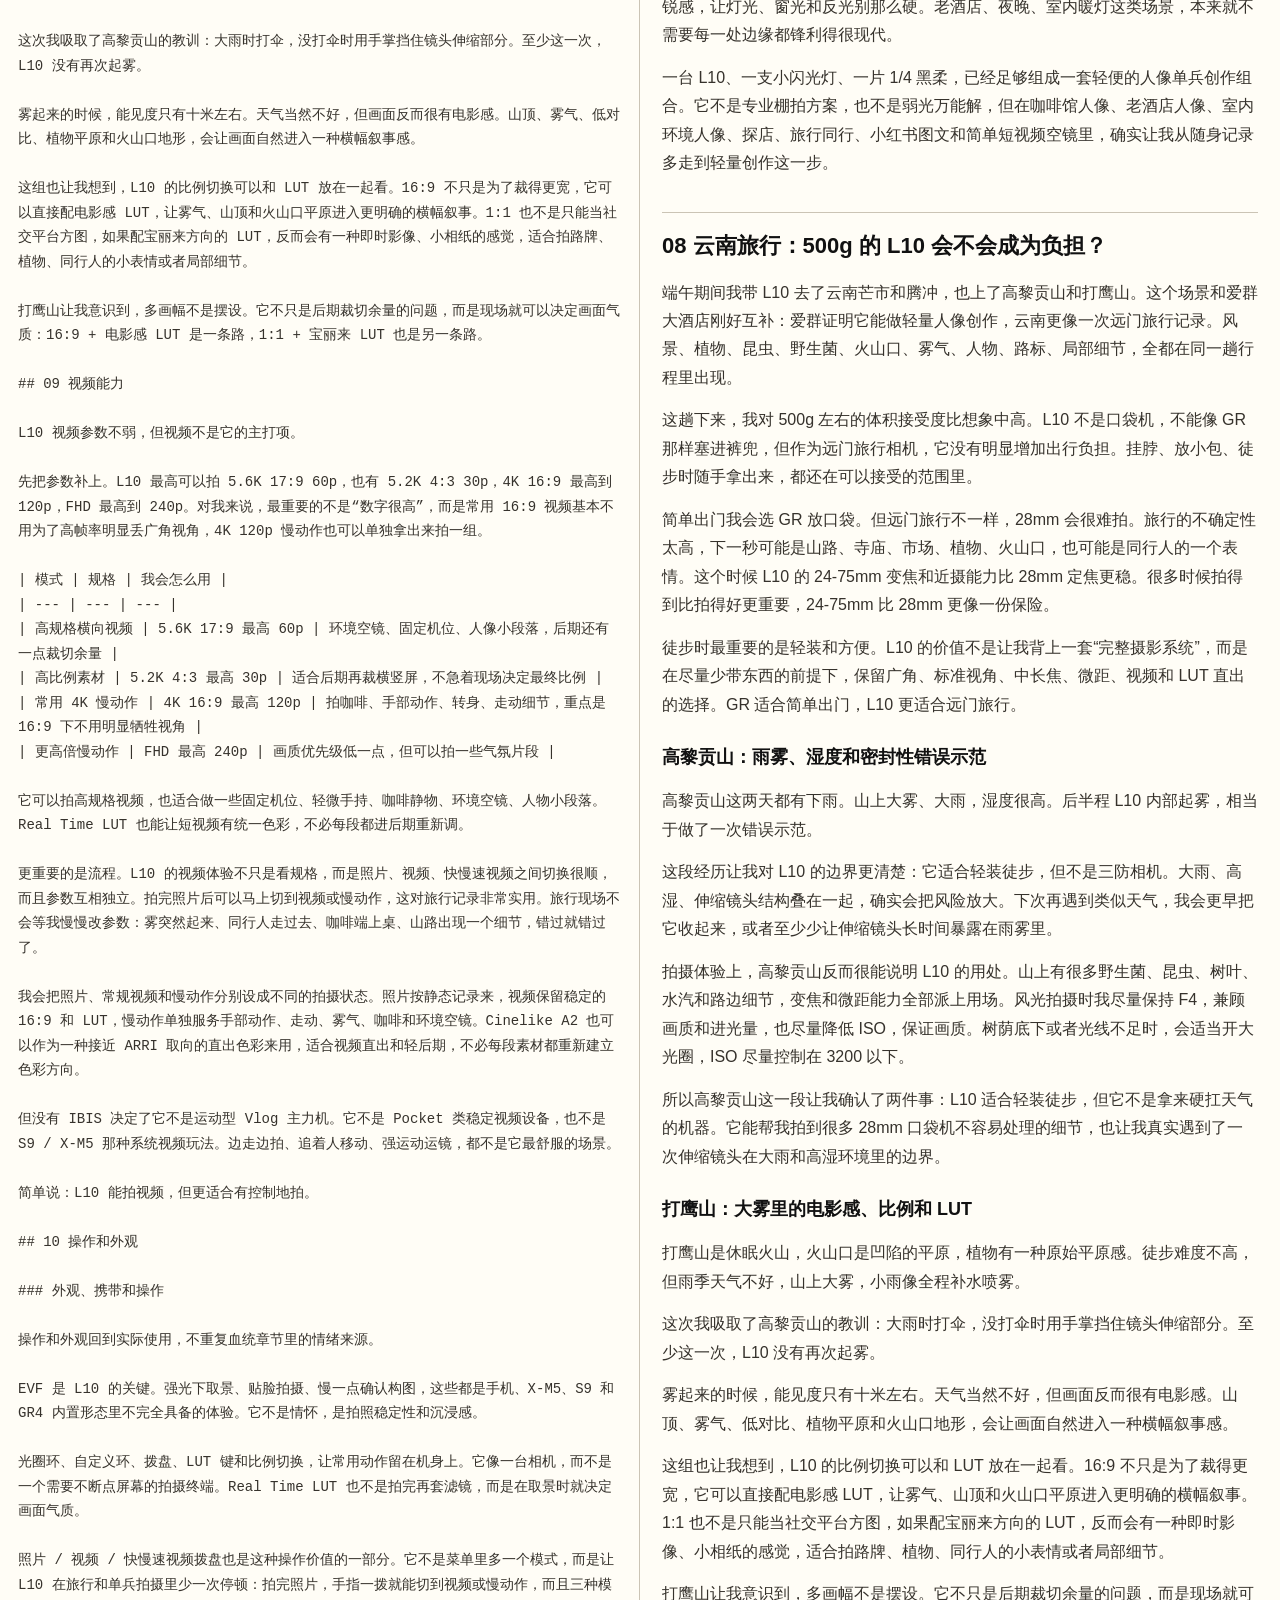
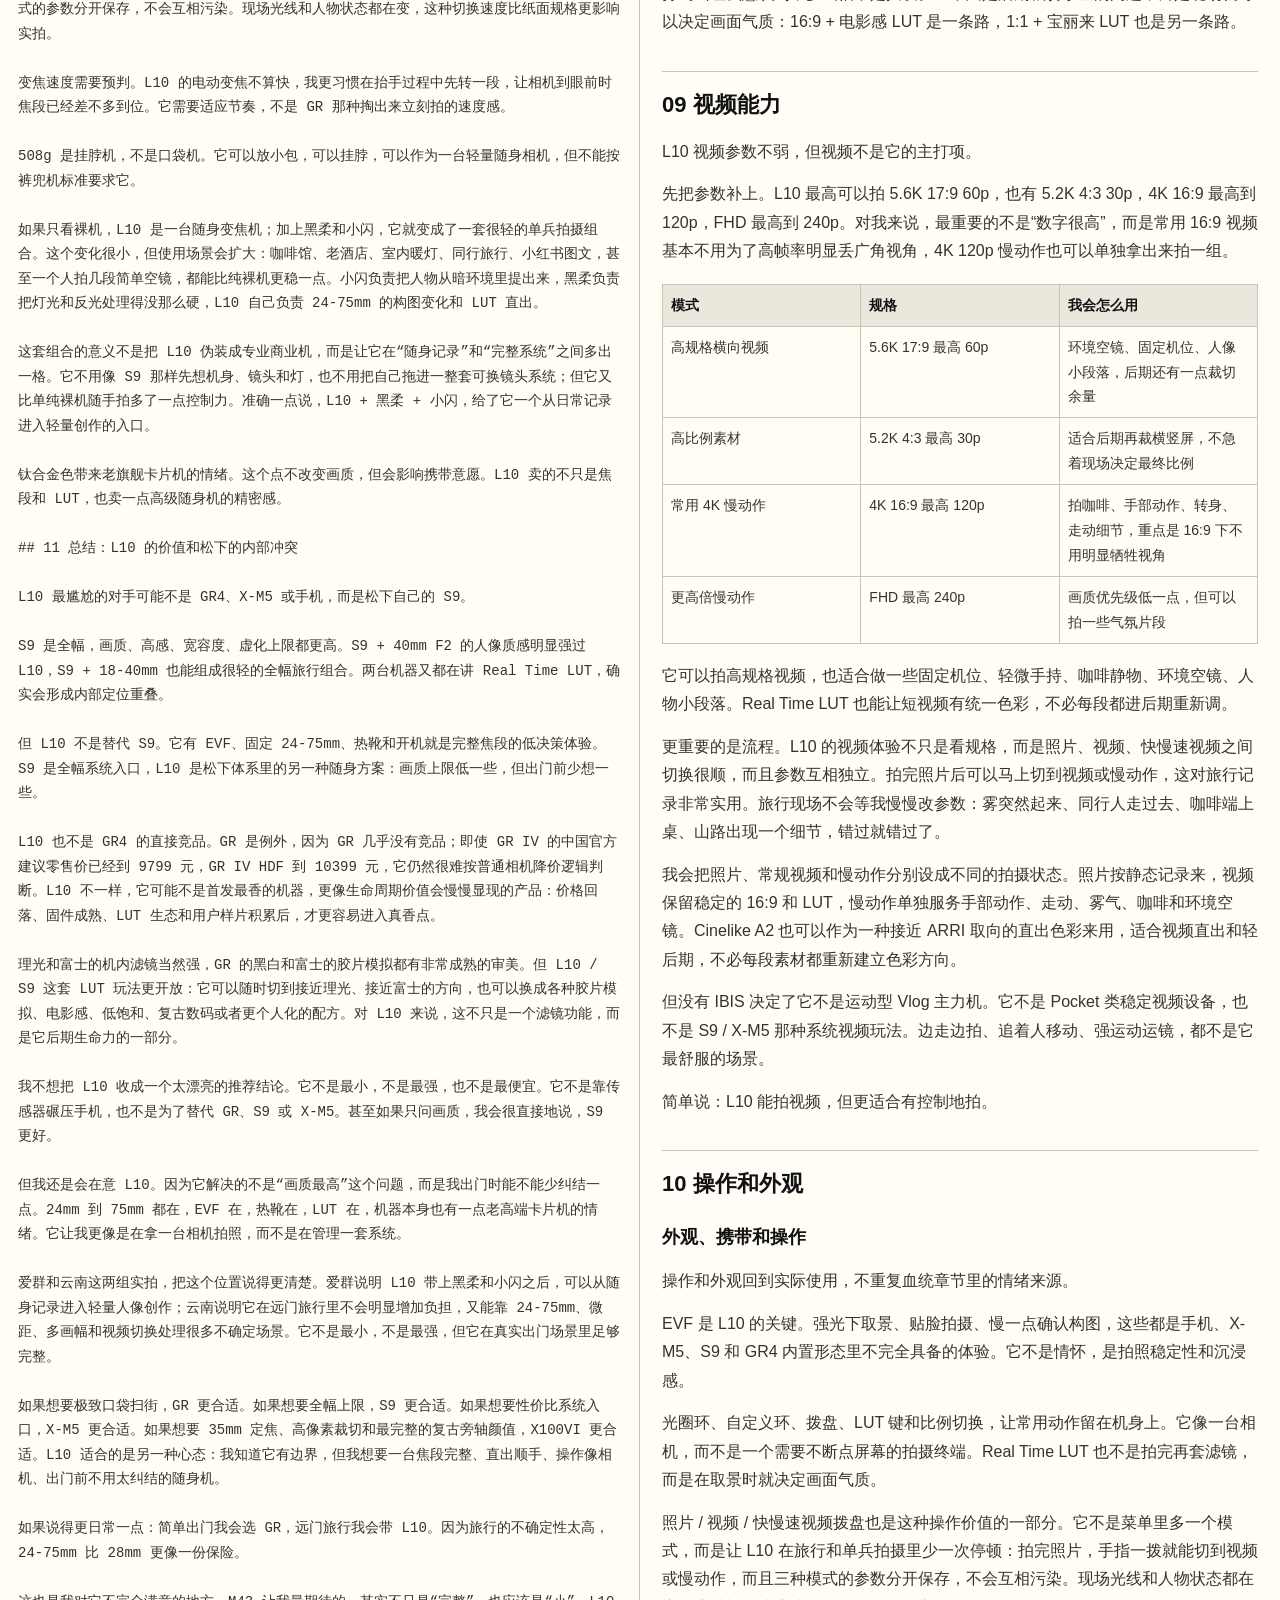
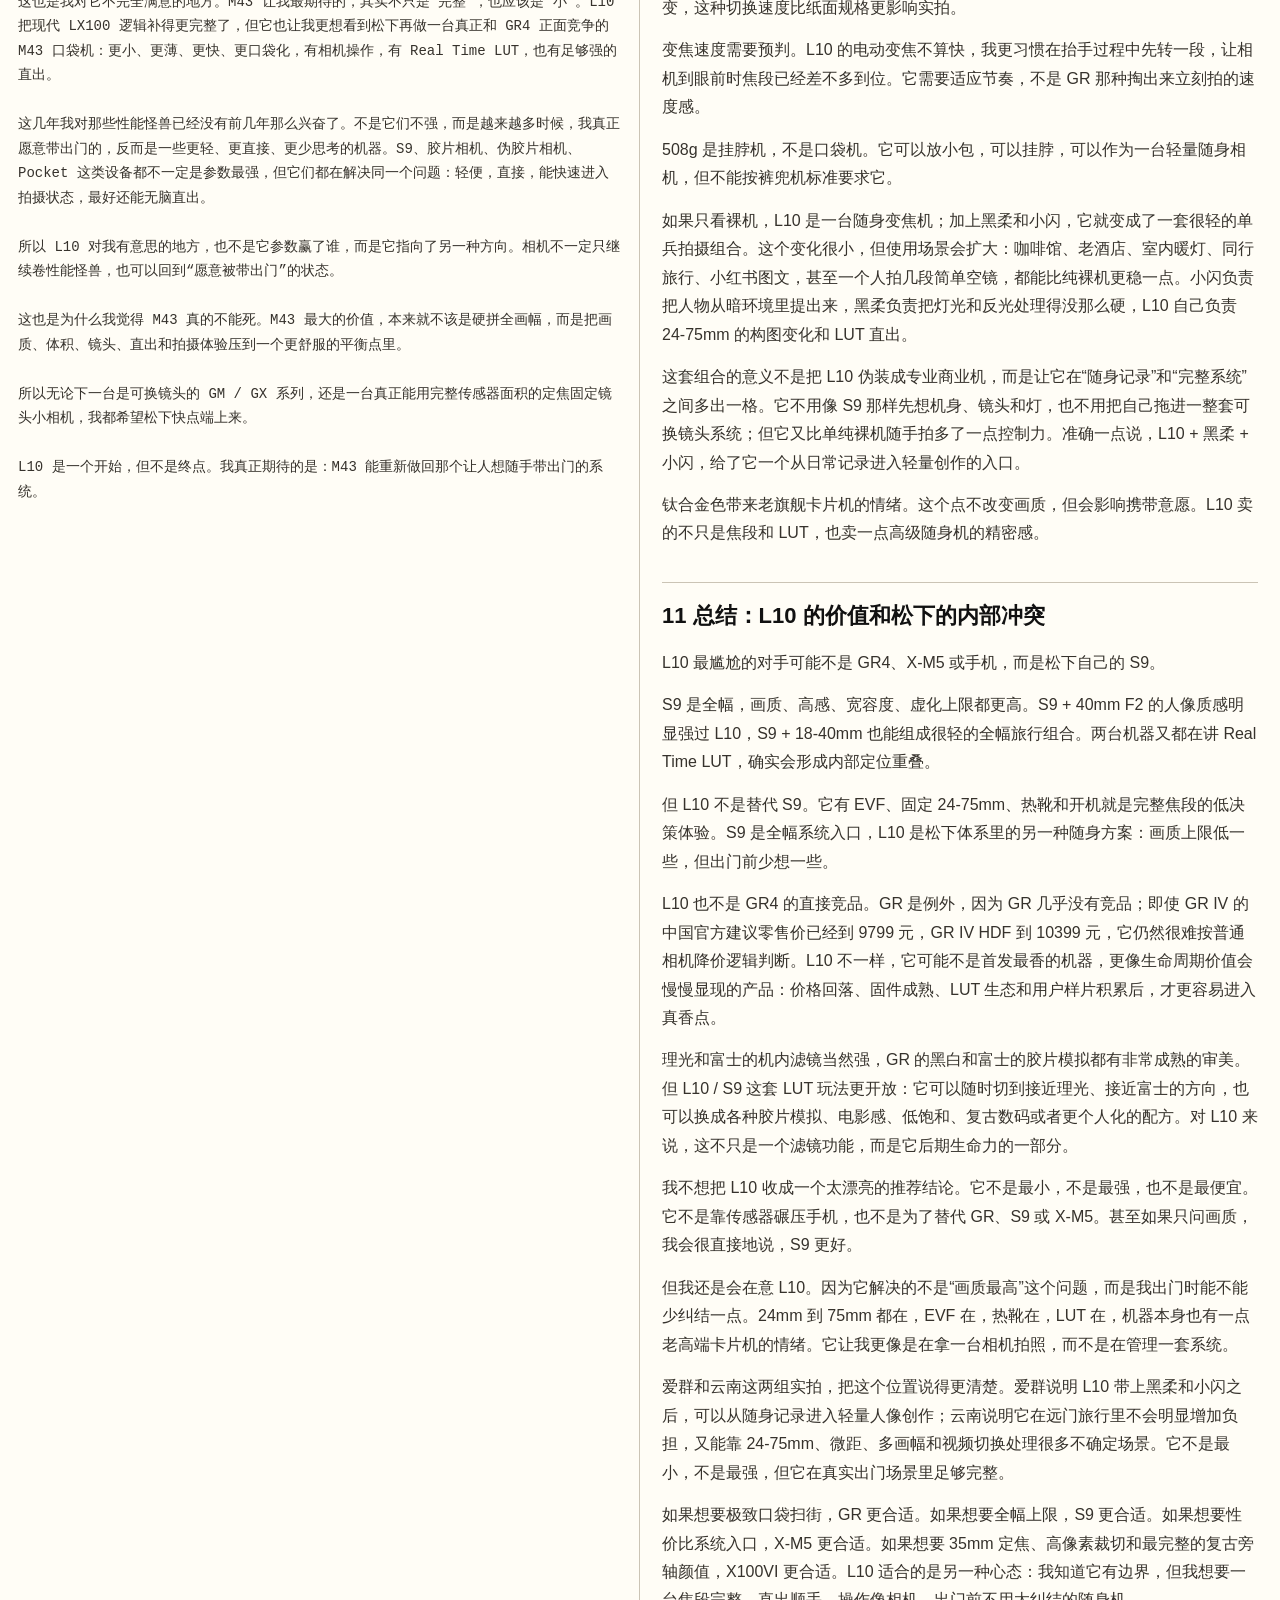
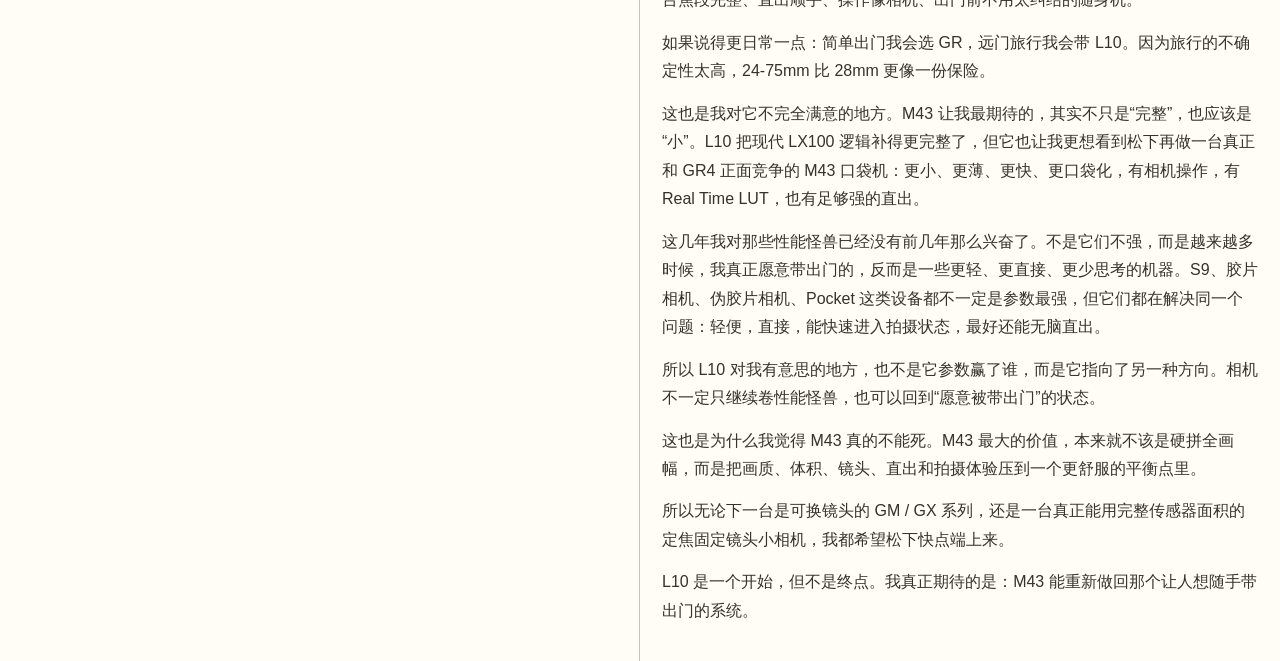
==== commit 2b4fc837: "Fix mobile editor preview scrolling" ====
--- a/editor.html
+++ b/editor.html
@@ -380,13 +380,13 @@
         height: var(--app-height, 100dvh);
         overflow: hidden;
       }
-      body[data-mobile-view="preview"] {
-        height: auto;
-        min-height: var(--app-height, 100dvh);
-        overflow: auto;
+      body {
+        display: flex;
+        flex-direction: column;
       }
       .topbar {
         position: sticky;
+        flex: 0 0 auto;
         grid-template-columns: 1fr;
         gap: 8px;
         padding: 8px;
@@ -409,11 +409,22 @@
         top: 0;
         z-index: 9;
         display: grid;
-      }
-      .workspace { grid-template-columns: 1fr; }
+        flex: 0 0 auto;
+      }
+      .workspace {
+        flex: 1 1 auto;
+        grid-template-columns: 1fr;
+        min-height: 0;
+        overflow: hidden;
+      }
       .pane {
+        min-height: 0;
         border-right: 0;
         border-bottom: 0;
+      }
+      .preview-pane {
+        display: flex;
+        flex-direction: column;
       }
       .pane-head { min-height: 40px; }
       .editor-surface {
@@ -423,9 +434,14 @@
         line-height: 1.8;
       }
       .preview {
+        flex: 1 1 auto;
+        height: auto;
         min-height: 0;
-        overflow: visible;
+        overflow-x: hidden;
+        overflow-y: auto;
         padding: 18px;
+        -webkit-overflow-scrolling: touch;
+        touch-action: pan-y;
       }
       body.keyboard-open .topbar {
         padding: 6px 8px;
@@ -855,7 +871,7 @@
       });
       window.setTimeout(() => {
         queueViewportSync();
-        if (view === "preview") window.scrollTo(0, 0);
+        if (view === "preview") preview.scrollTo(0, 0);
       }, view === "preview" ? 160 : 0);
     };
 
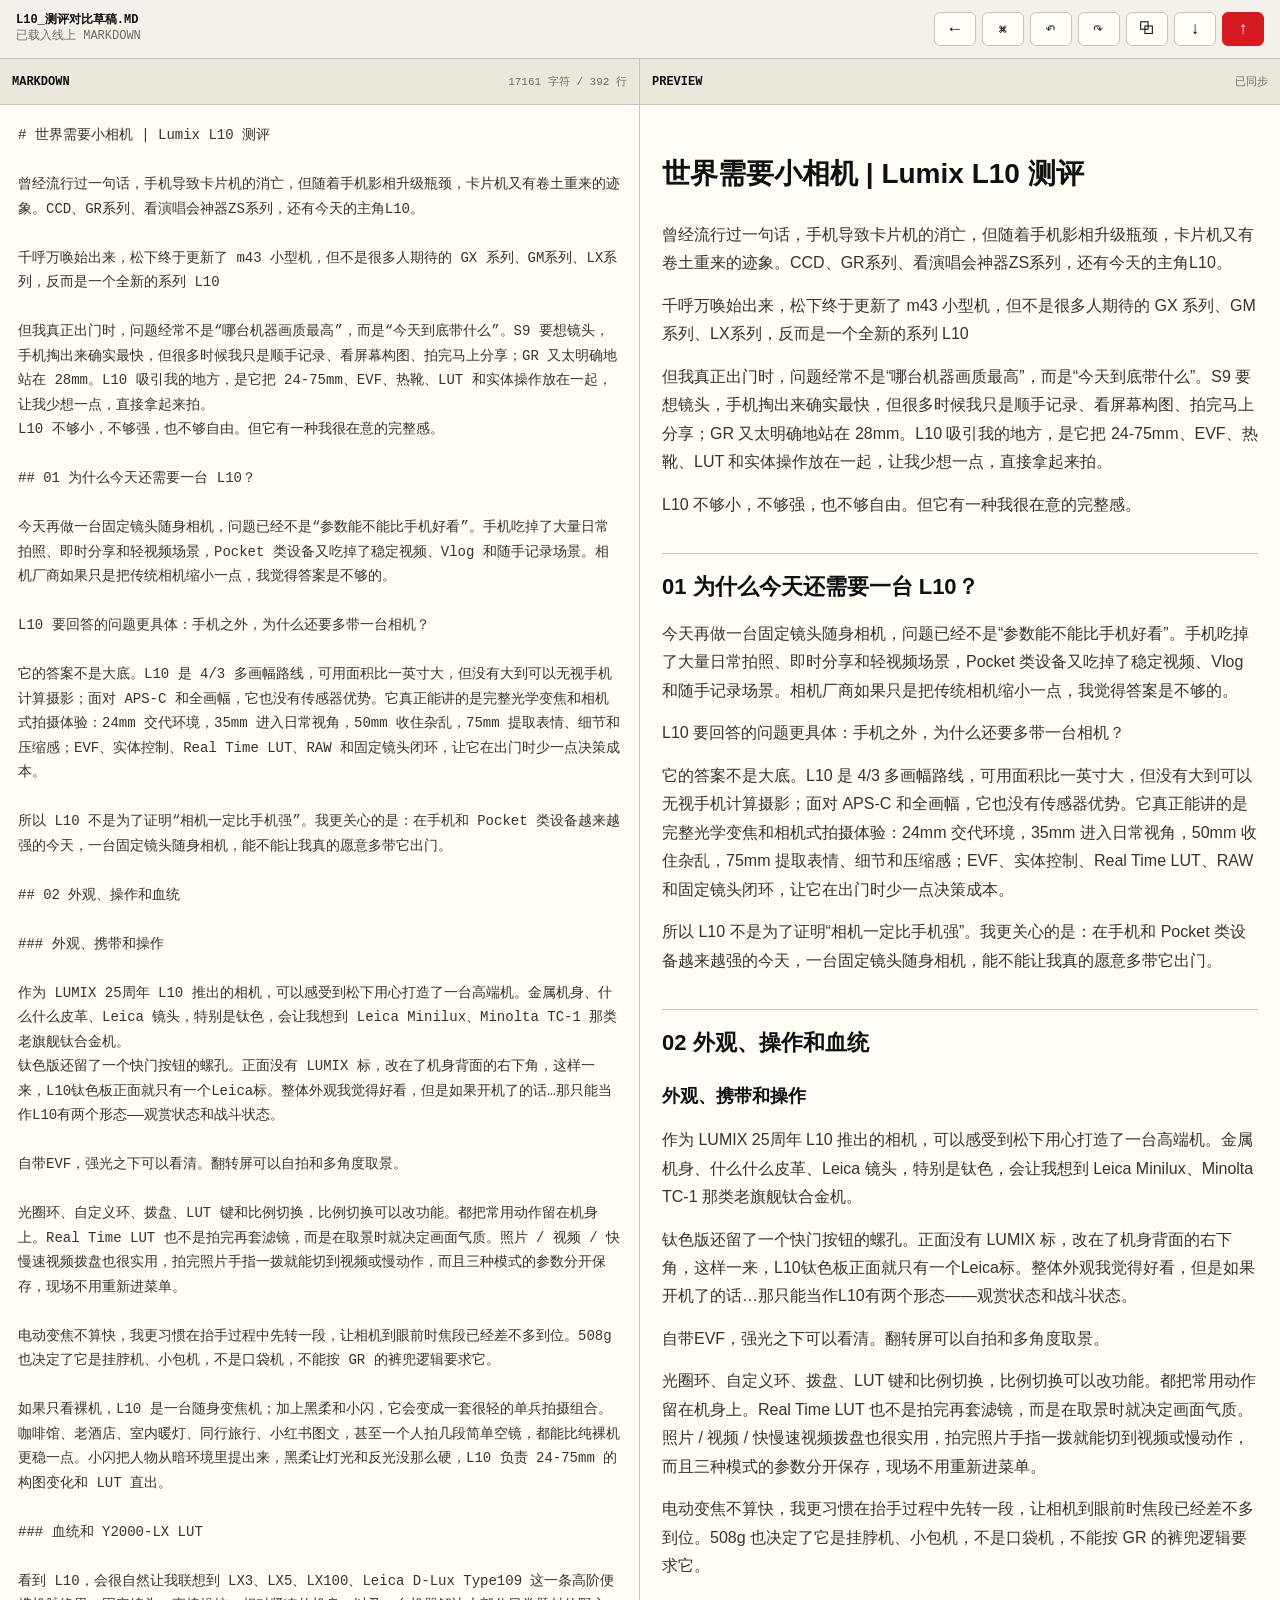
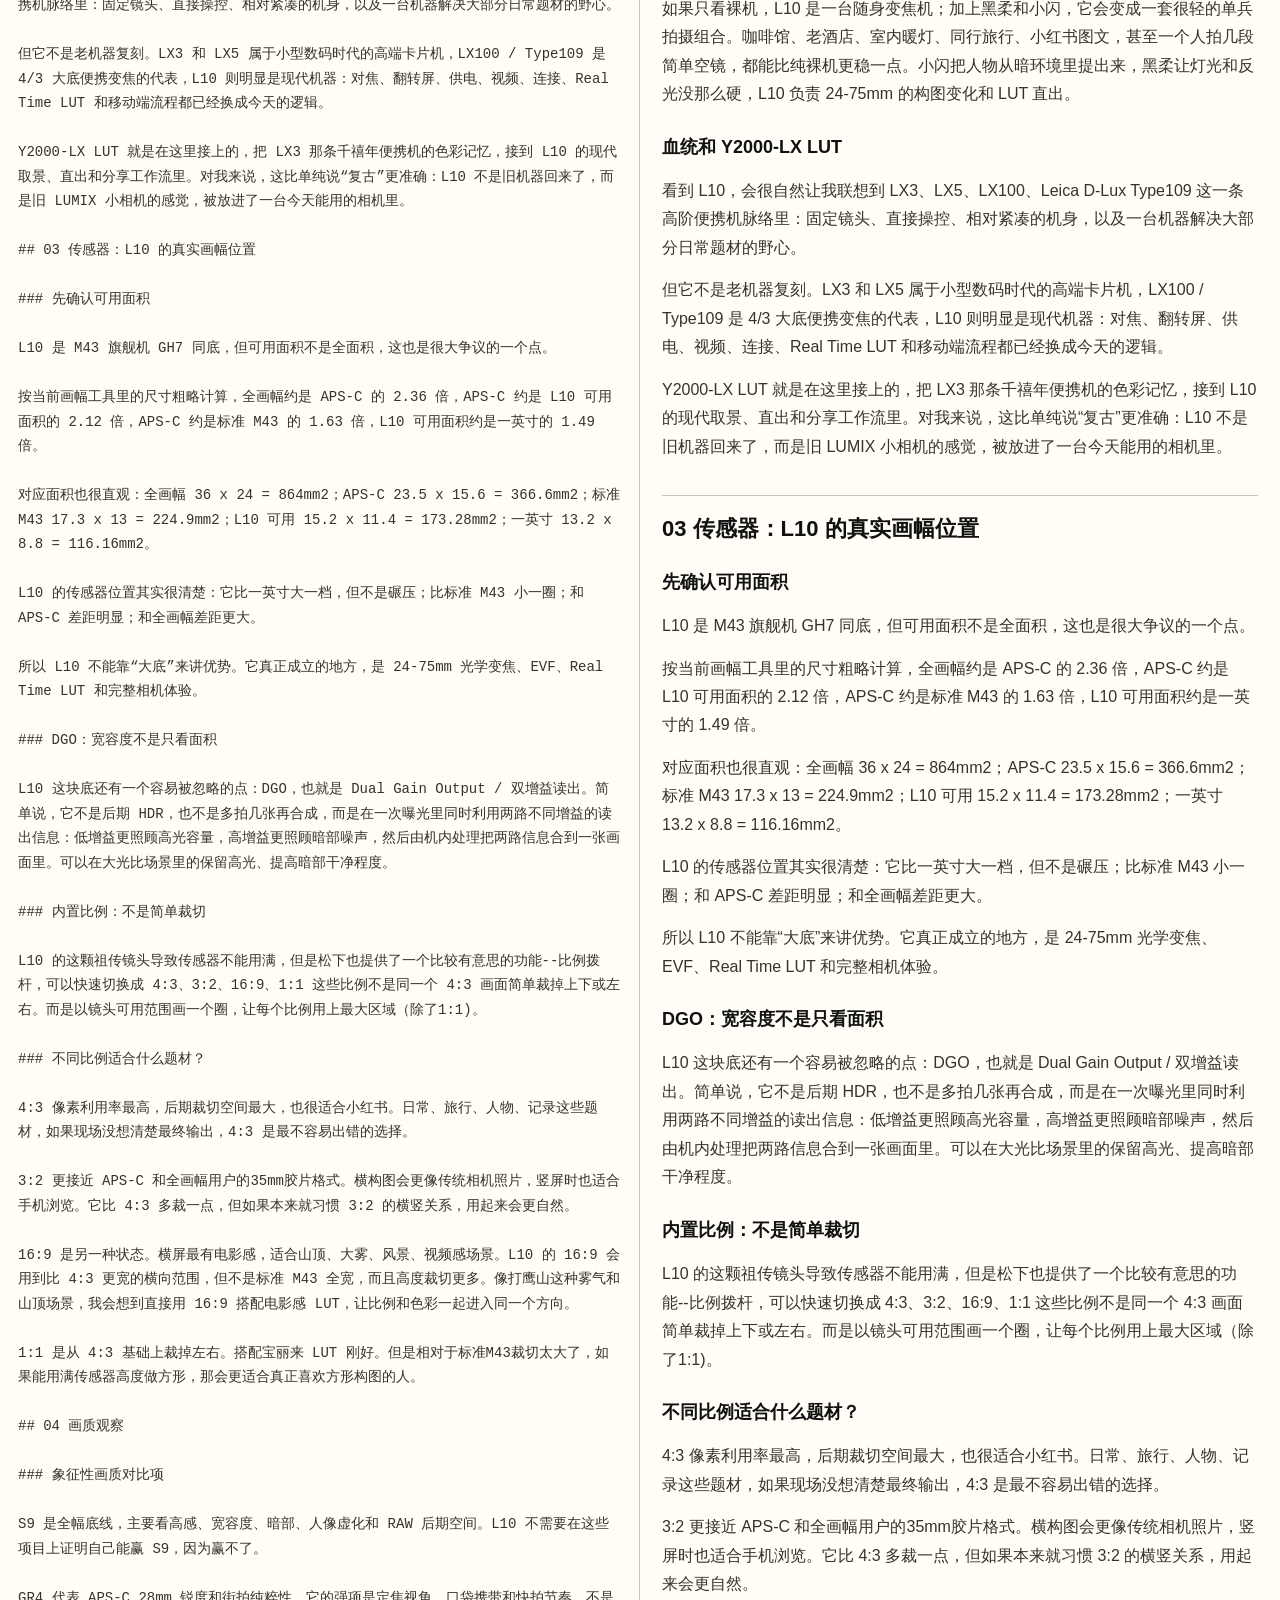
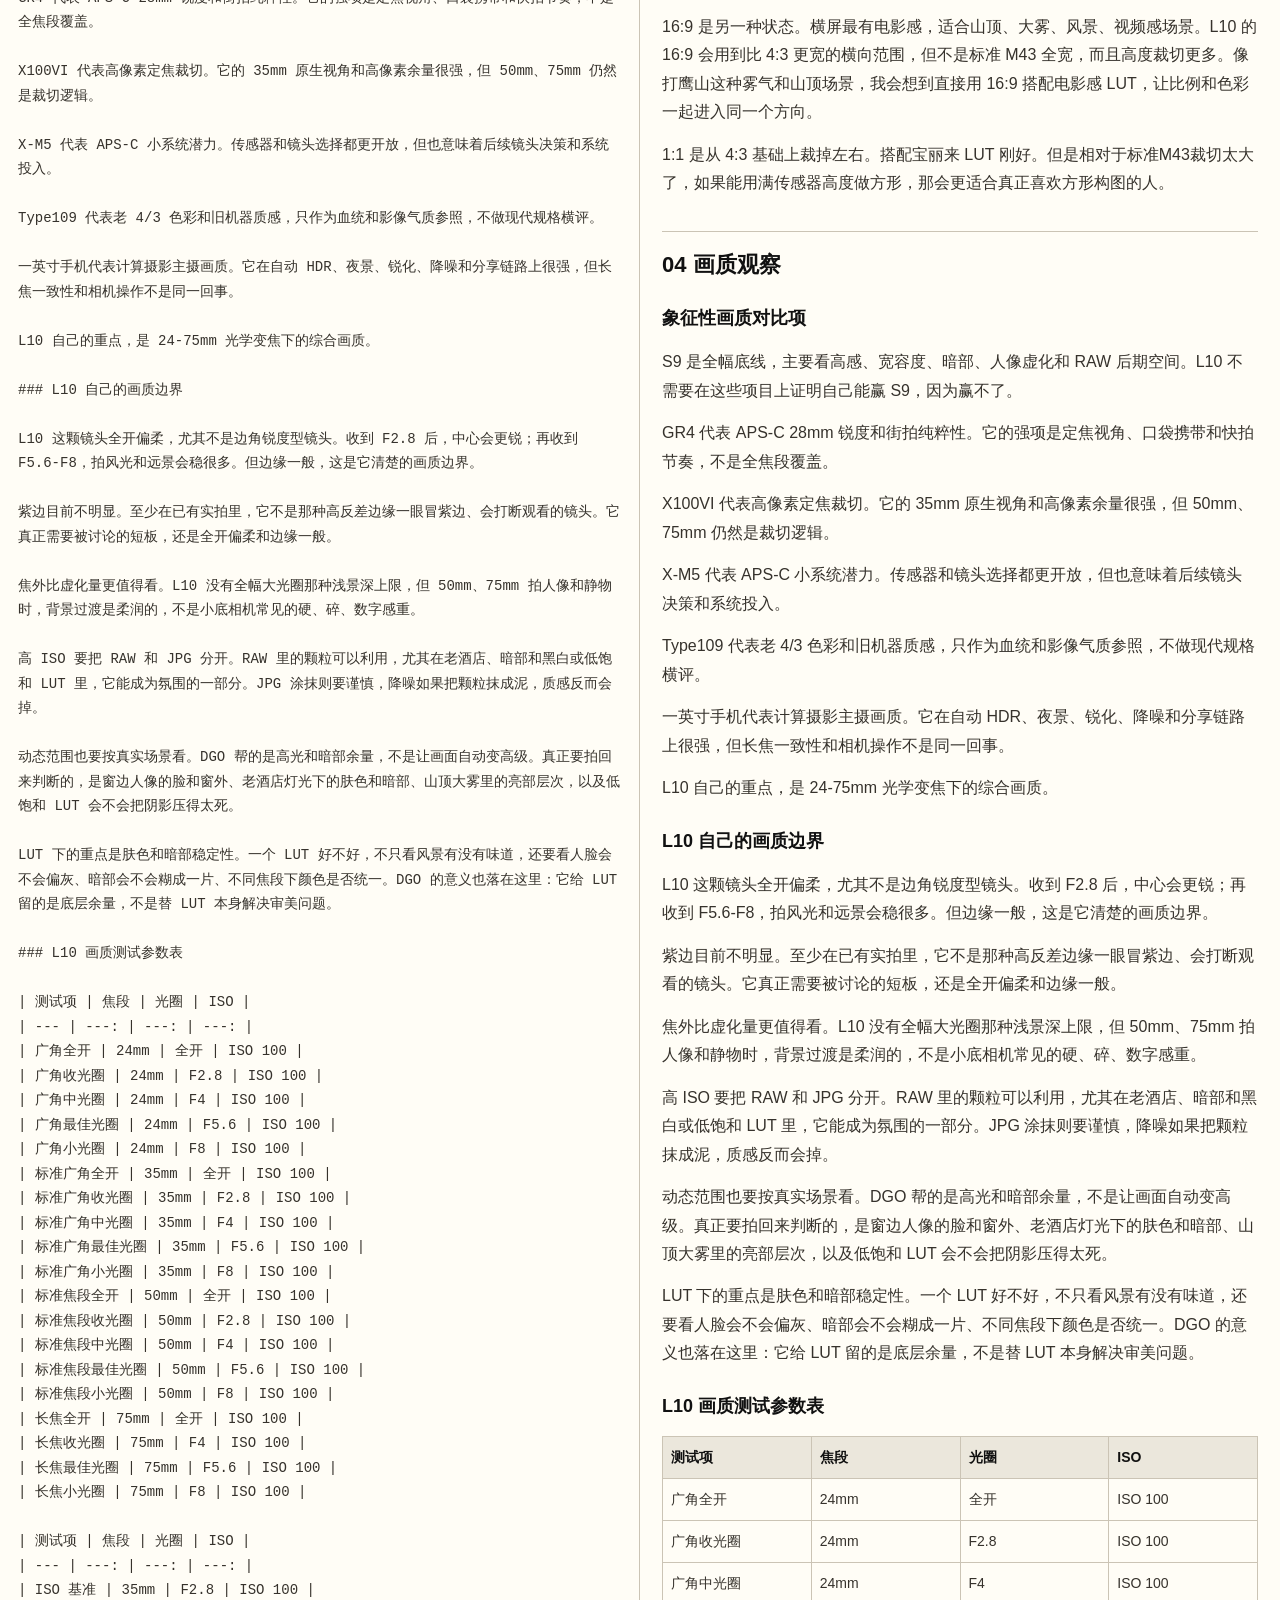
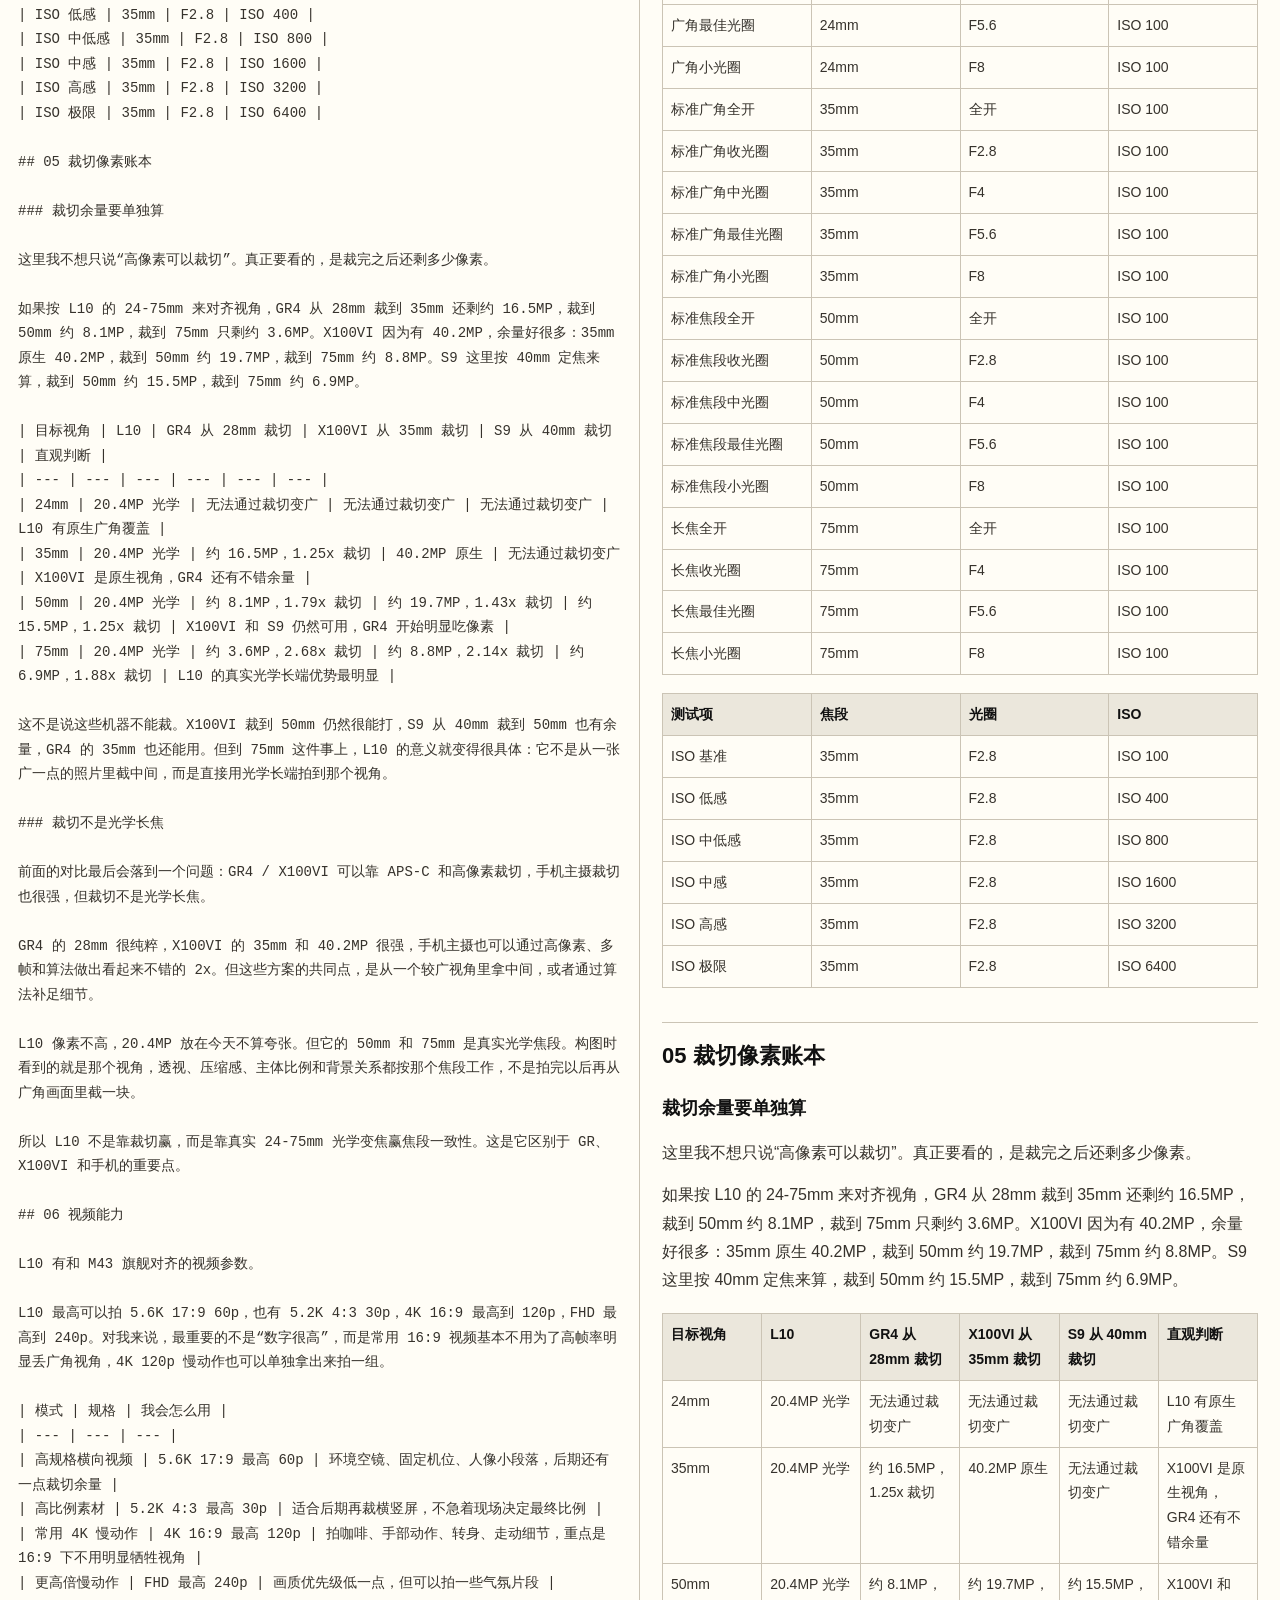
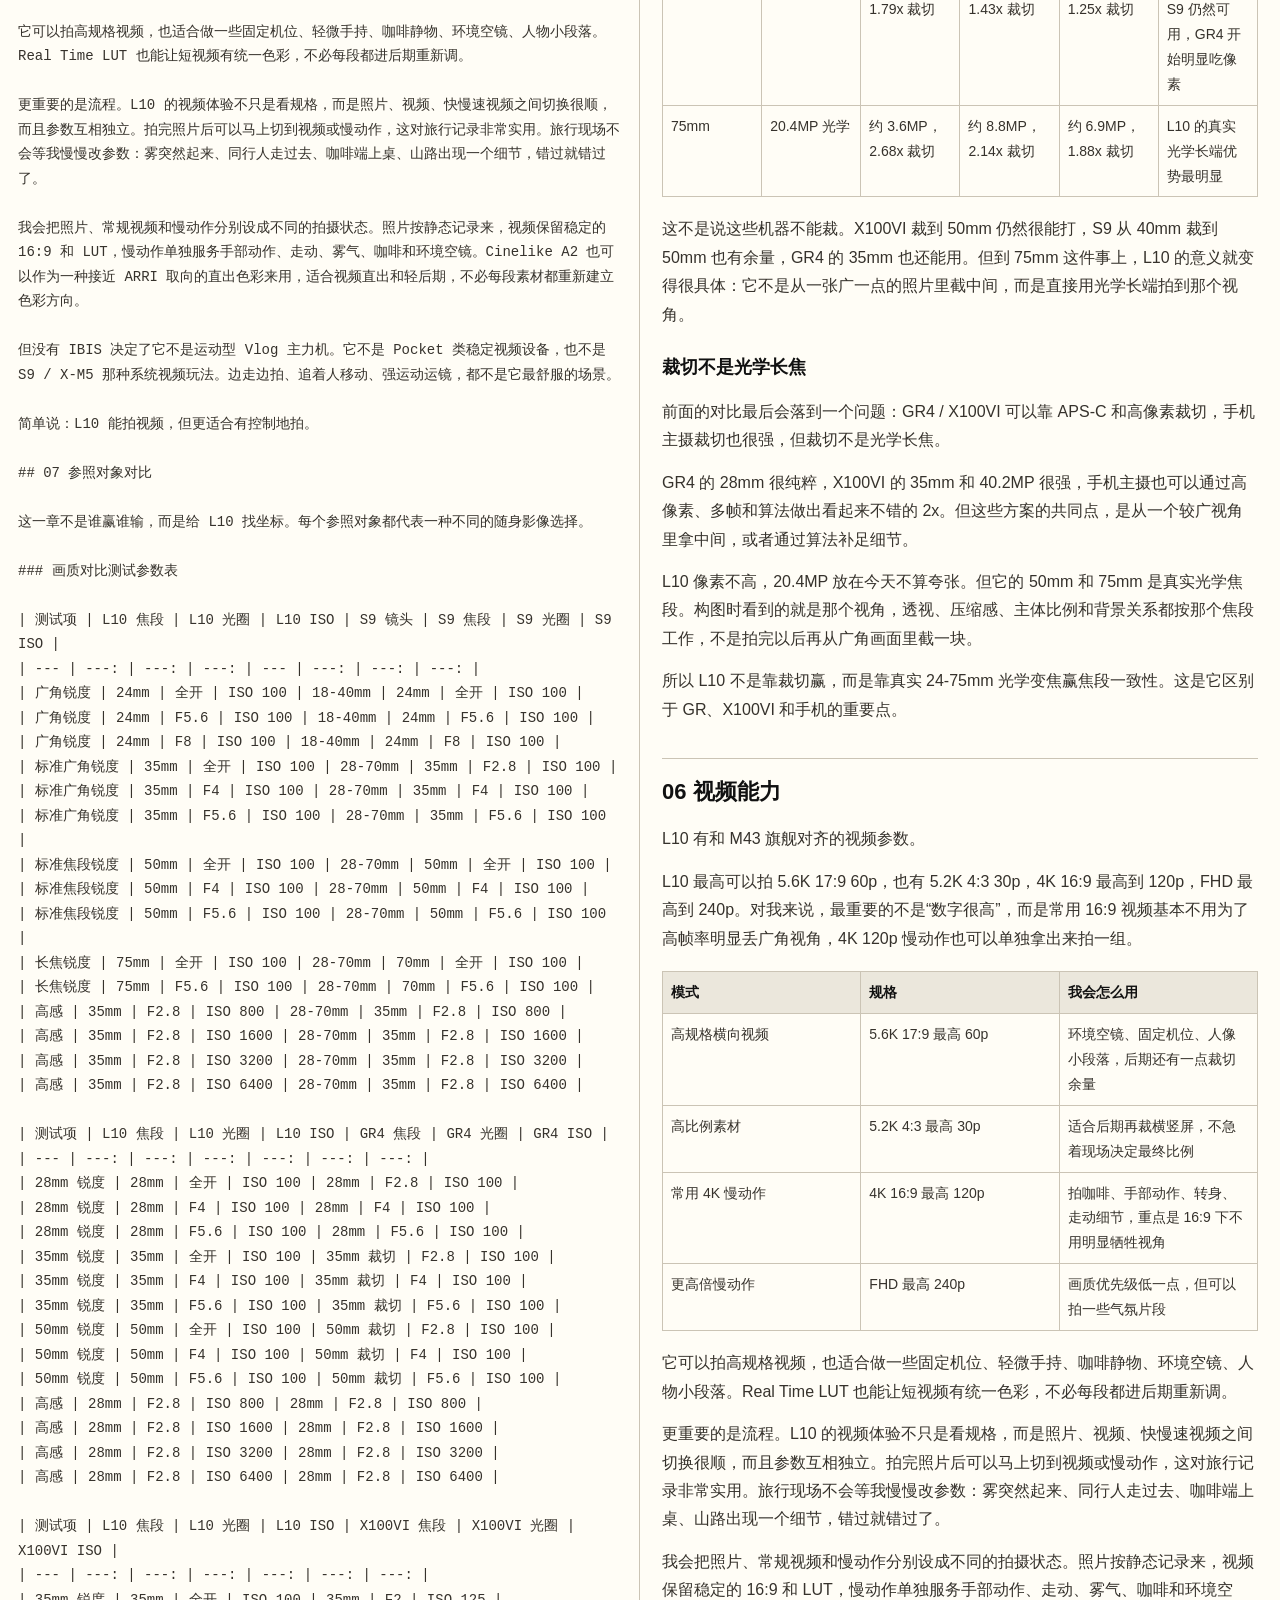
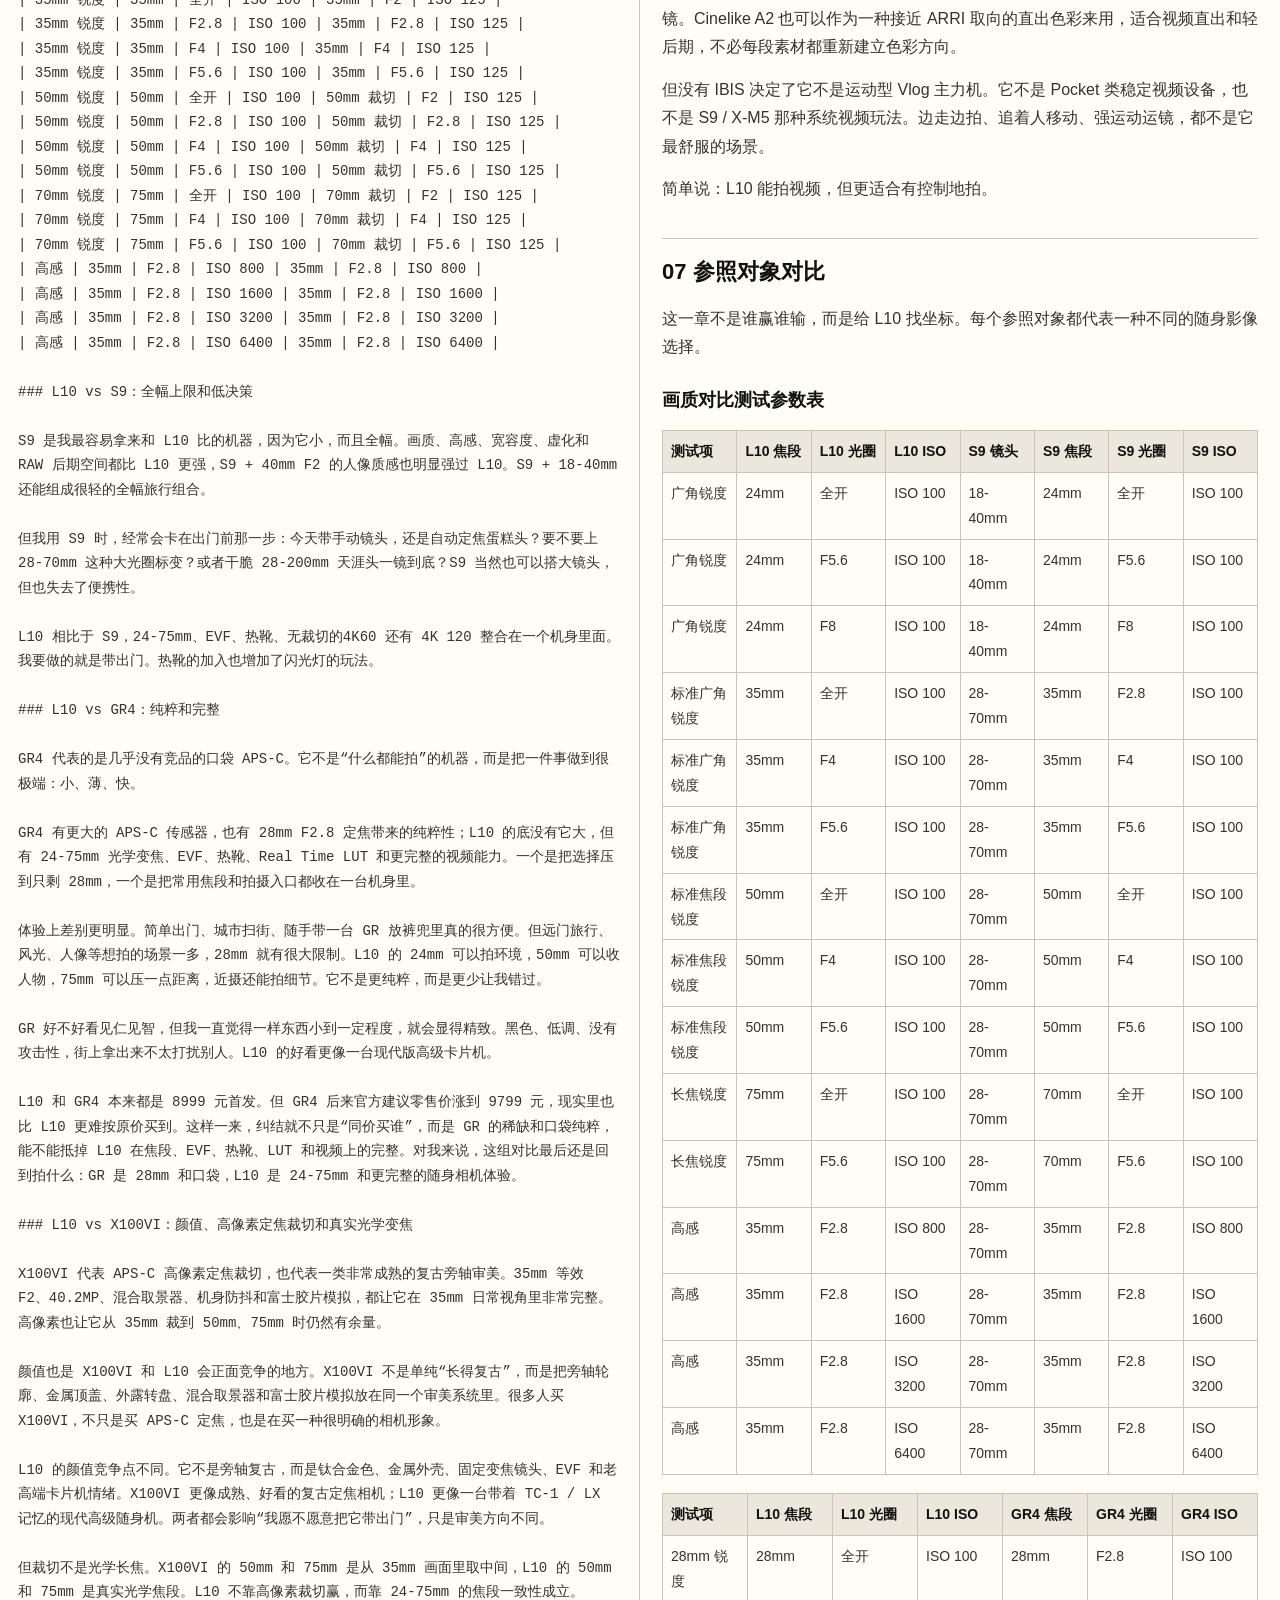
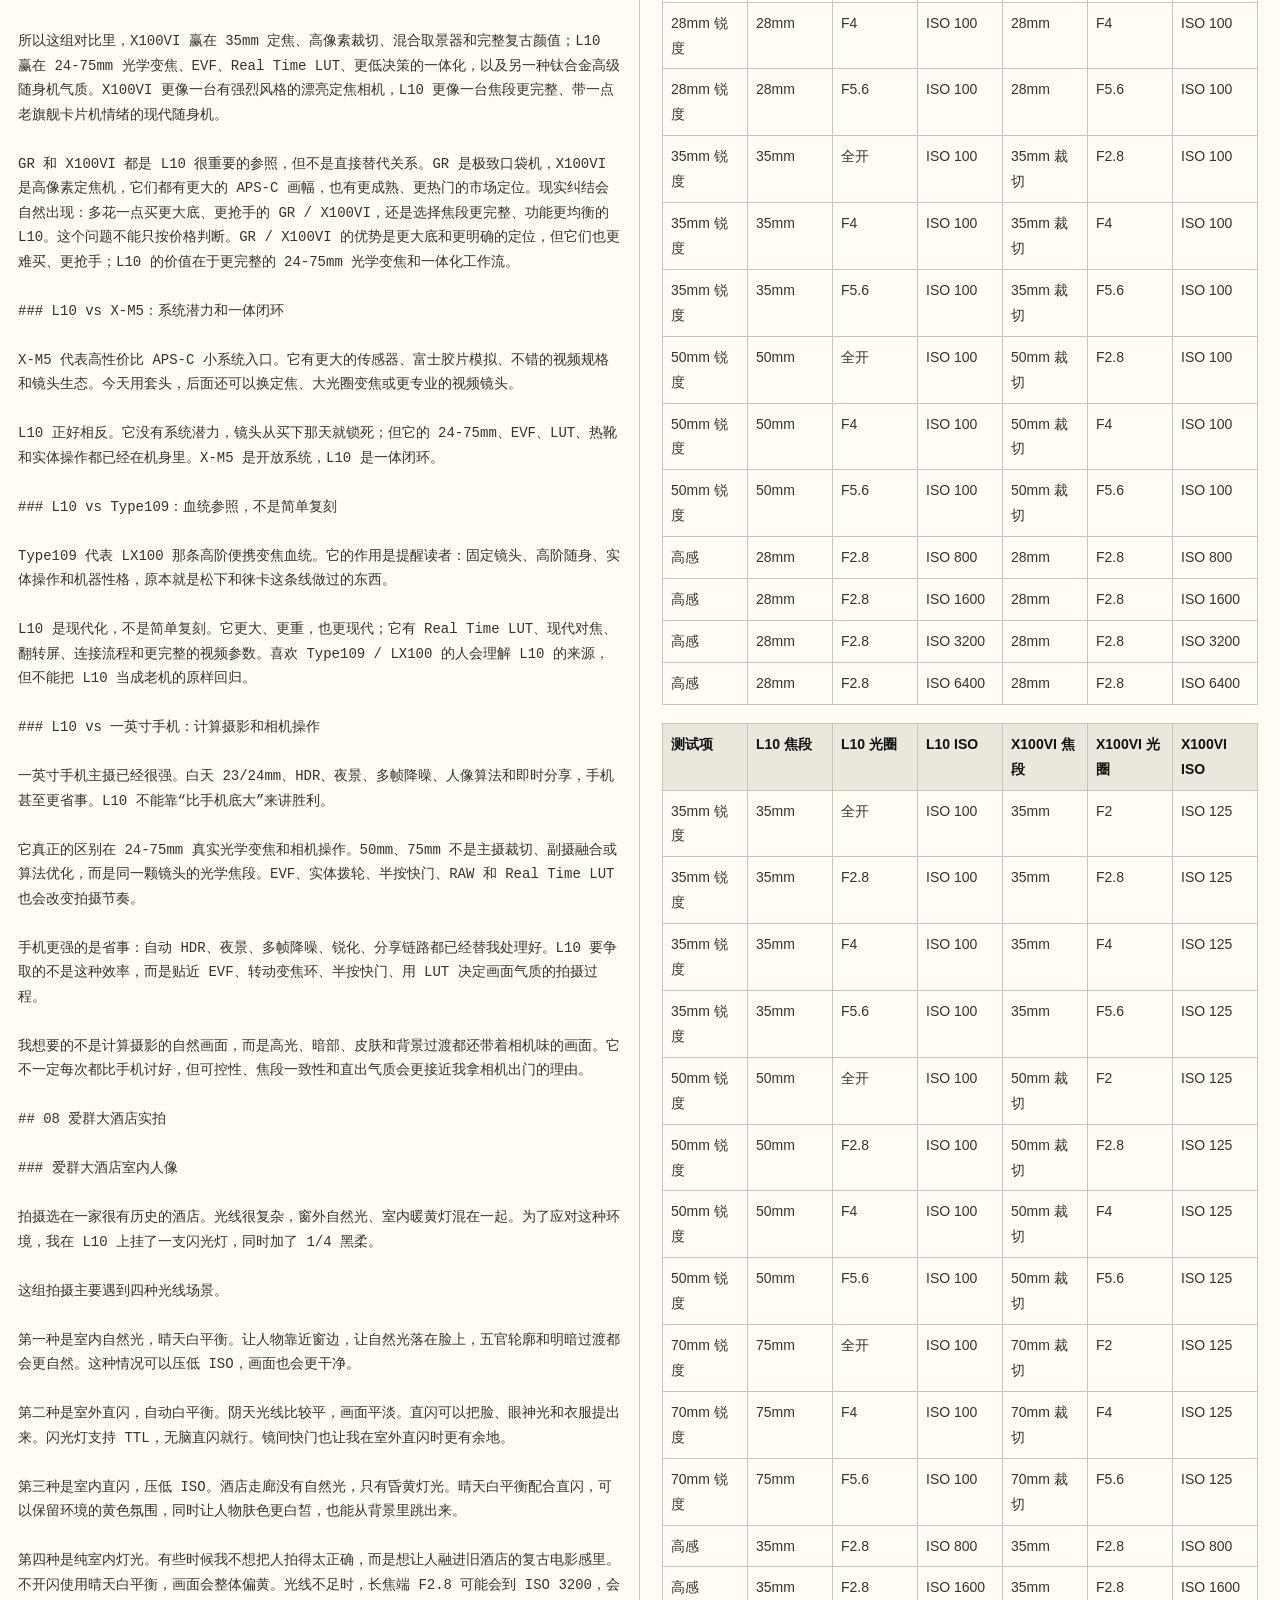
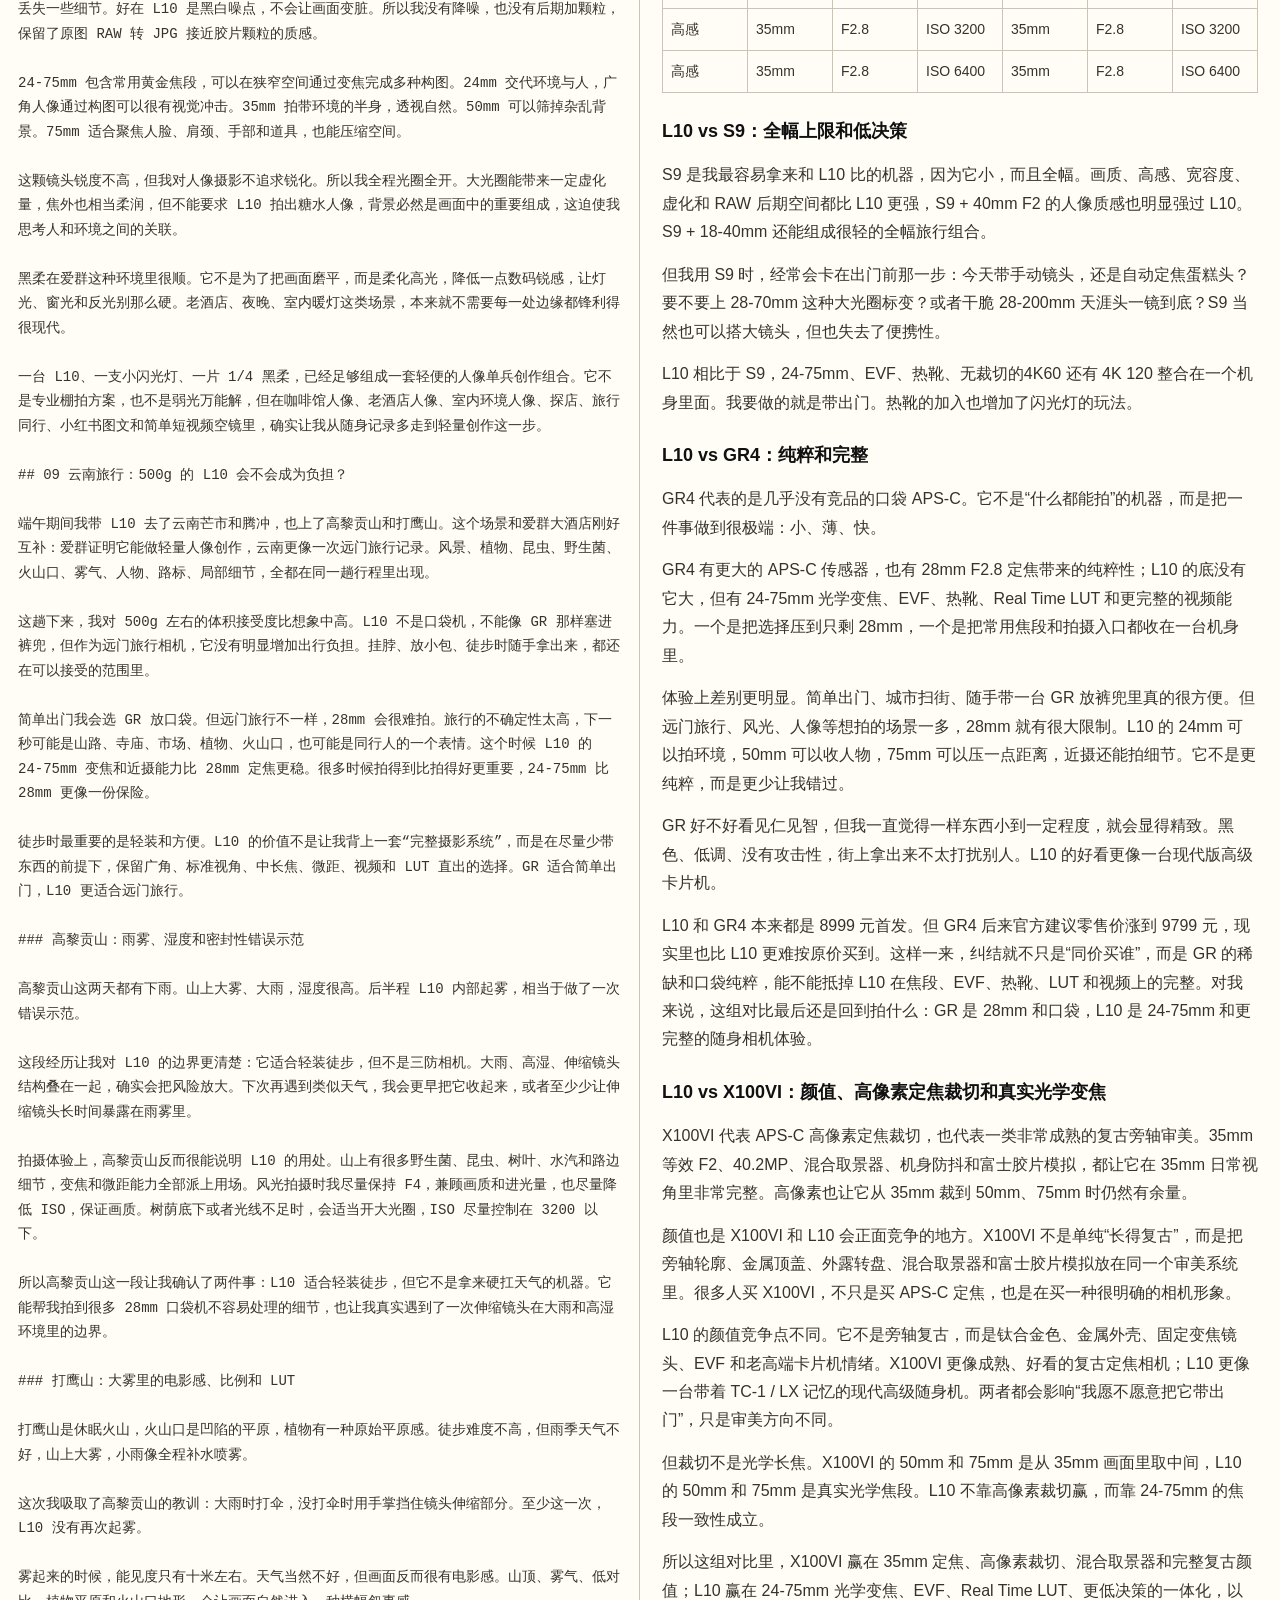
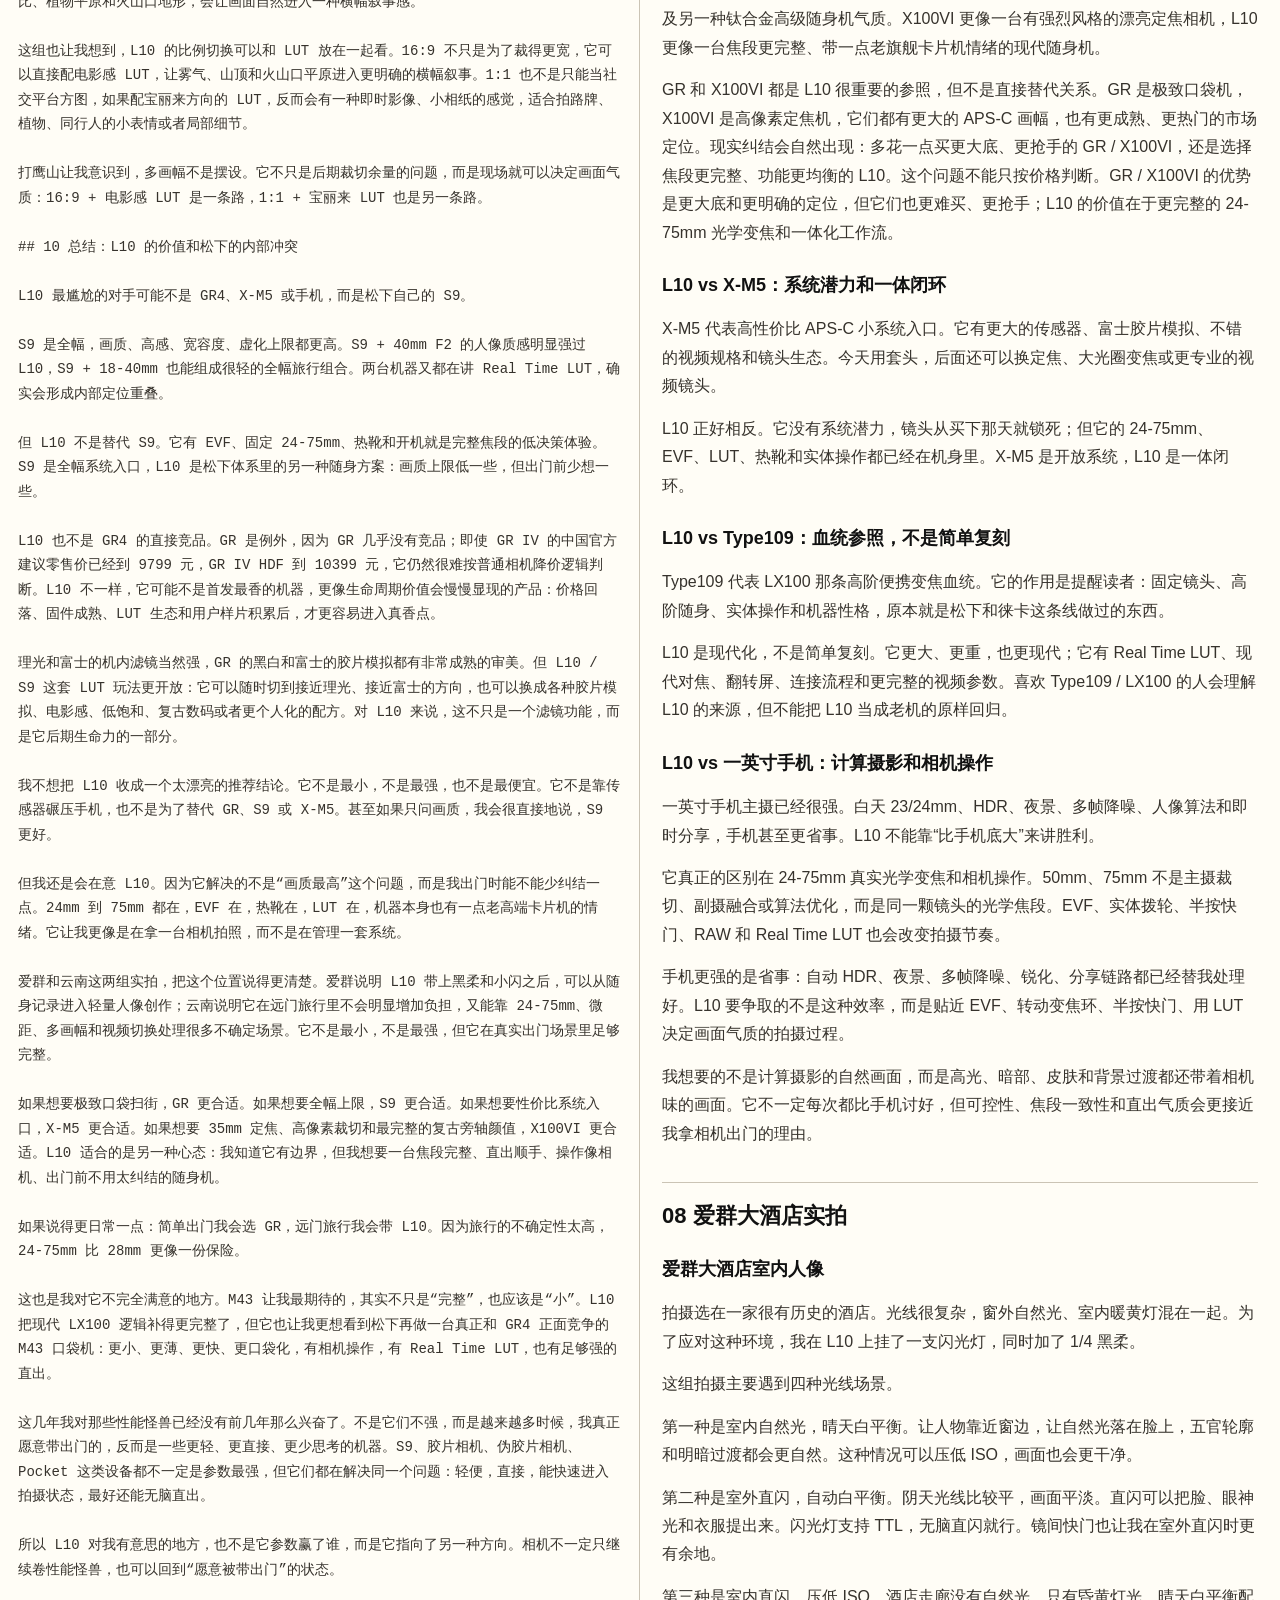
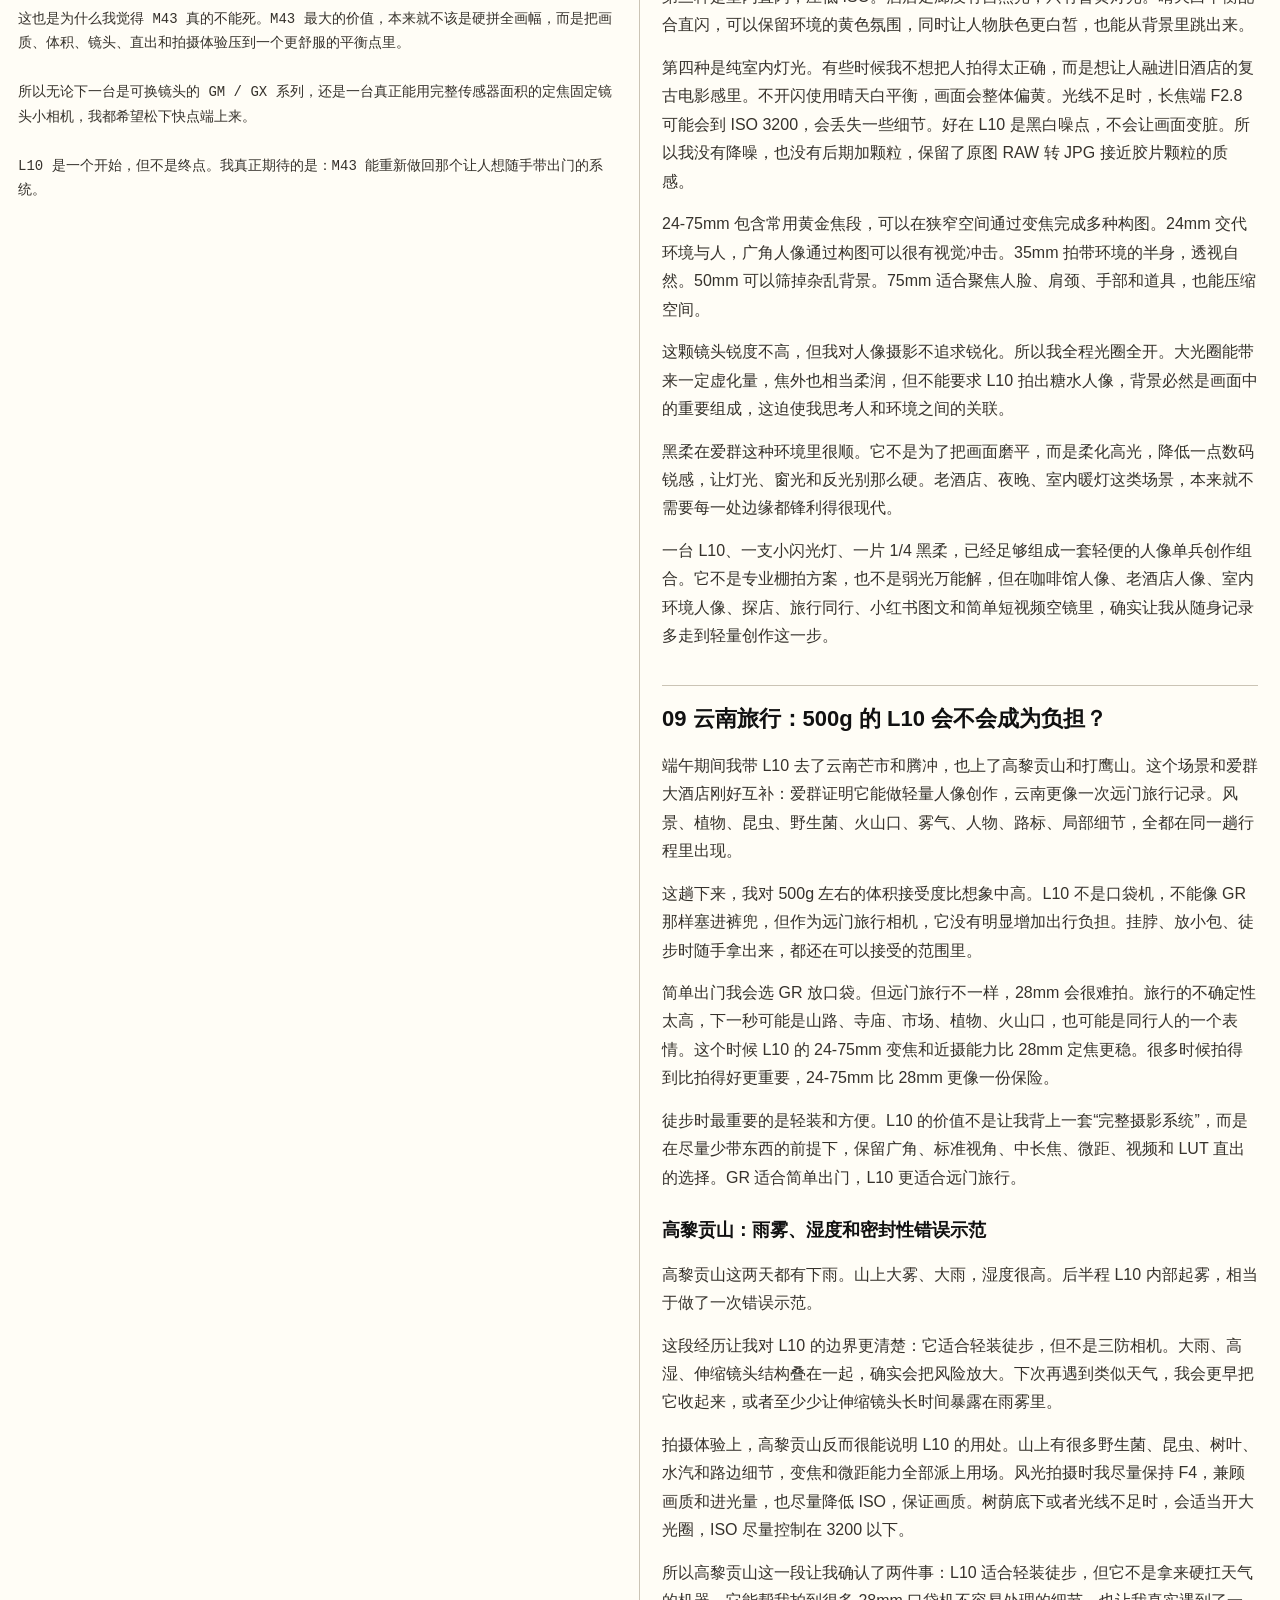
==== commit f1f1d590: "Stop editor keyboard viewport resizing" ====
--- a/editor.html
+++ b/editor.html
@@ -443,28 +443,6 @@
         -webkit-overflow-scrolling: touch;
         touch-action: pan-y;
       }
-      body.keyboard-open .topbar {
-        padding: 6px 8px;
-        gap: 6px;
-      }
-      body.keyboard-open .brand {
-        display: none;
-      }
-      body.keyboard-open .actions {
-        display: grid;
-        grid-template-columns: repeat(7, minmax(0, 1fr));
-        gap: 6px;
-      }
-      body.keyboard-open .button {
-        min-height: 32px;
-      }
-      body.keyboard-open .mobile-switch {
-        display: none;
-      }
-      body.keyboard-open .pane-head {
-        min-height: 34px;
-        padding: 5px 10px;
-      }
       body[data-mobile-view="edit"] .pane.preview-pane,
       body[data-mobile-view="preview"] .pane.editor-pane {
         display: none;
@@ -552,9 +530,6 @@
     const drawer = document.querySelector("[data-drawer]");
     const tokenInput = document.querySelector("[data-token]");
     const rememberToken = document.querySelector("[data-remember-token]");
-    const topbar = document.querySelector(".topbar");
-    const mobileSwitch = document.querySelector(".mobile-switch");
-    const editorPaneHead = document.querySelector(".editor-pane .pane-head");
     let lastSaved = "";
     let viewportTimer = 0;
     let pendingDraft = "";
@@ -660,27 +635,11 @@
     const isMobileLayout = () => window.matchMedia("(max-width: 900px)").matches;
 
     const syncViewportSize = () => {
-      const visualHeight = window.visualViewport ? window.visualViewport.height : window.innerHeight;
-      const previewMode = document.body.dataset.mobileView === "preview";
-      const appHeight = previewMode ? window.innerHeight : visualHeight;
-      document.documentElement.style.setProperty("--app-height", `${appHeight}px`);
-
-      if (!isMobileLayout() || previewMode) {
-        document.body.classList.remove("keyboard-open");
+      document.documentElement.style.setProperty("--app-height", `${window.innerHeight}px`);
+
+      if (!isMobileLayout()) {
         document.documentElement.style.removeProperty("--editor-height");
-        return;
-      }
-
-      const keyboardOpen = document.activeElement === editor
-        && window.visualViewport
-        && window.innerHeight - window.visualViewport.height > 80;
-      document.body.classList.toggle("keyboard-open", Boolean(keyboardOpen));
-
-      const topbarHeight = topbar ? topbar.offsetHeight : 0;
-      const switchHeight = keyboardOpen || !mobileSwitch ? 0 : mobileSwitch.offsetHeight;
-      const paneHeadHeight = editorPaneHead ? editorPaneHead.offsetHeight : 0;
-      const editorHeight = Math.max(180, Math.floor(visualHeight - topbarHeight - switchHeight - paneHeadHeight));
-      document.documentElement.style.setProperty("--editor-height", `${editorHeight}px`);
+      }
     };
 
     const queueViewportSync = () => {
@@ -825,10 +784,6 @@
     ["gesturestart", "gesturechange", "gestureend"].forEach((eventName) => {
       document.addEventListener(eventName, (event) => event.preventDefault(), { passive: false });
     });
-    if (window.visualViewport) {
-      window.visualViewport.addEventListener("resize", queueViewportSync);
-      window.visualViewport.addEventListener("scroll", queueViewportSync);
-    }
     document.querySelector("[data-undo]").addEventListener("click", () => runEditCommand("undo", "撤销"));
     document.querySelector("[data-redo]").addEventListener("click", () => runEditCommand("redo", "重做"));
     document.querySelector("[data-download]").addEventListener("click", download);
@@ -862,7 +817,6 @@
     const setMobileView = (view) => {
       if (view === "preview") {
         editor.blur();
-        document.body.classList.remove("keyboard-open");
         document.documentElement.style.removeProperty("--editor-height");
       }
       document.body.dataset.mobileView = view;
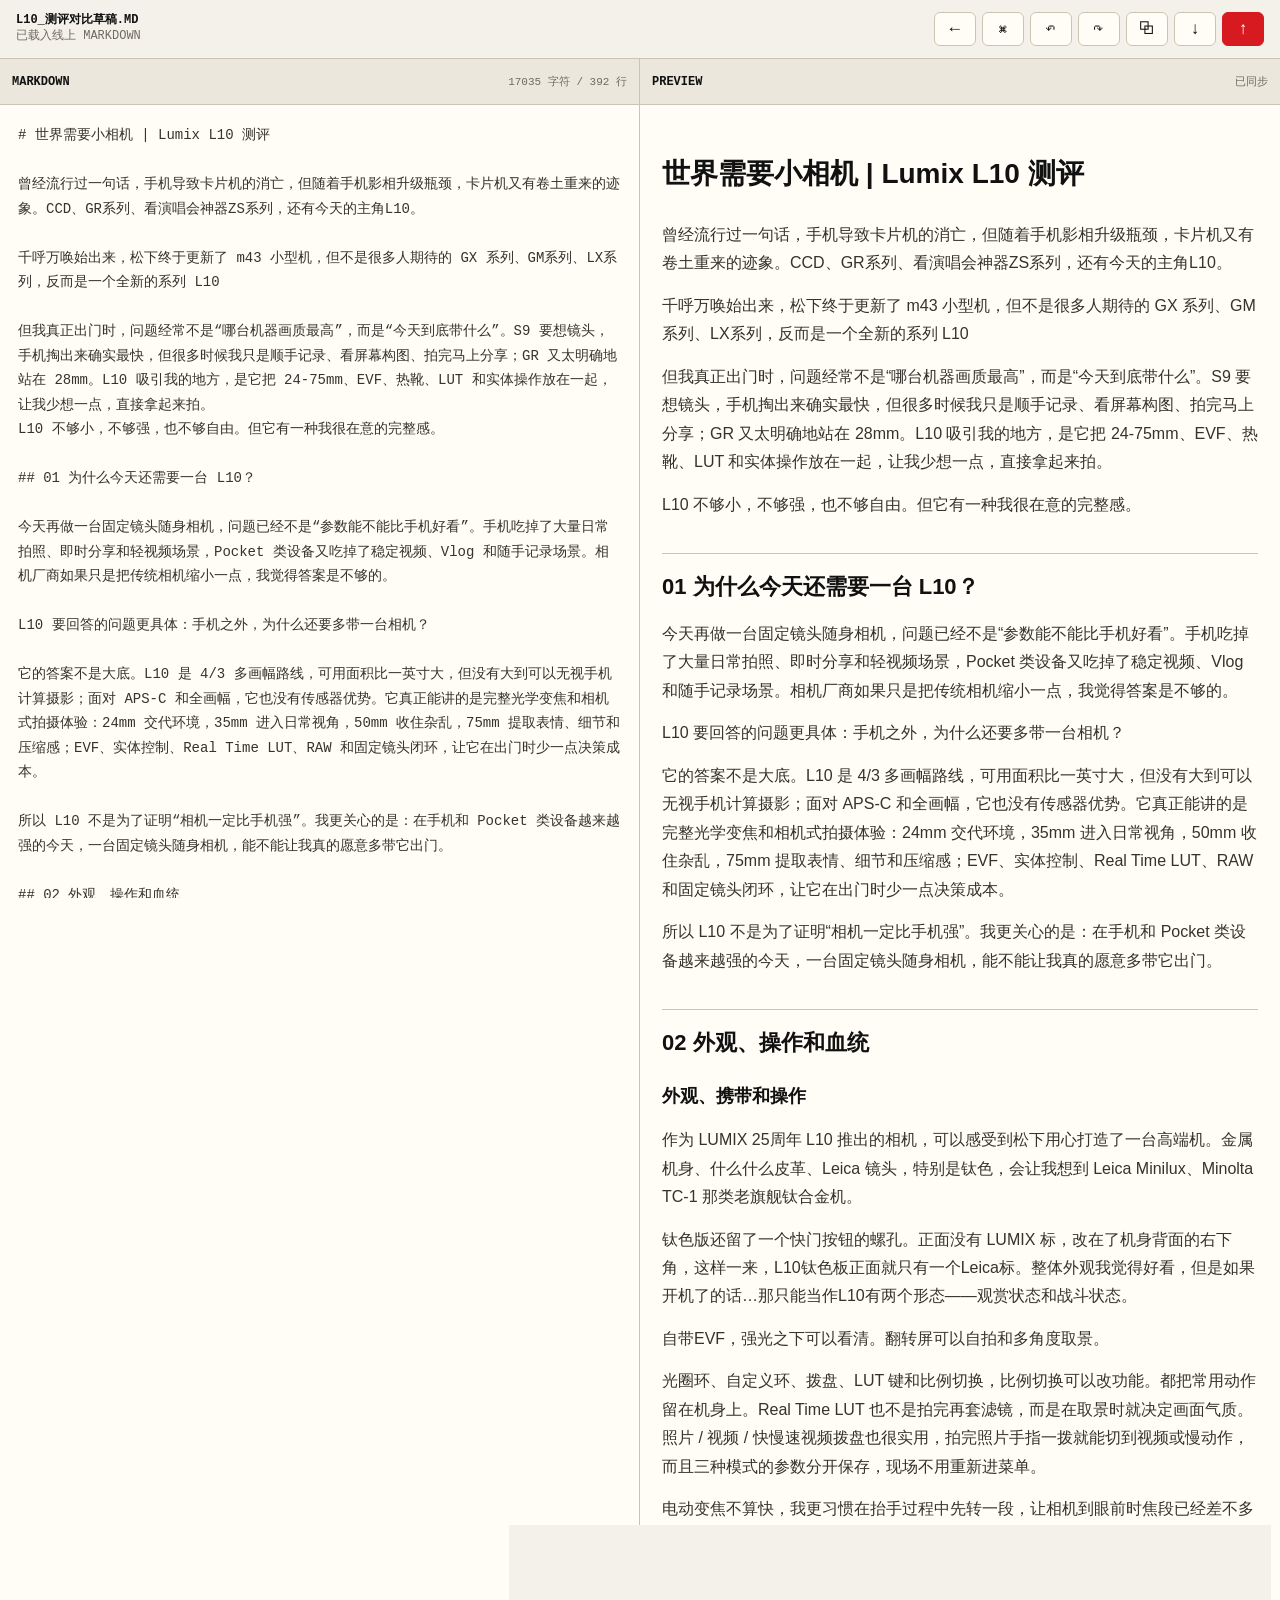
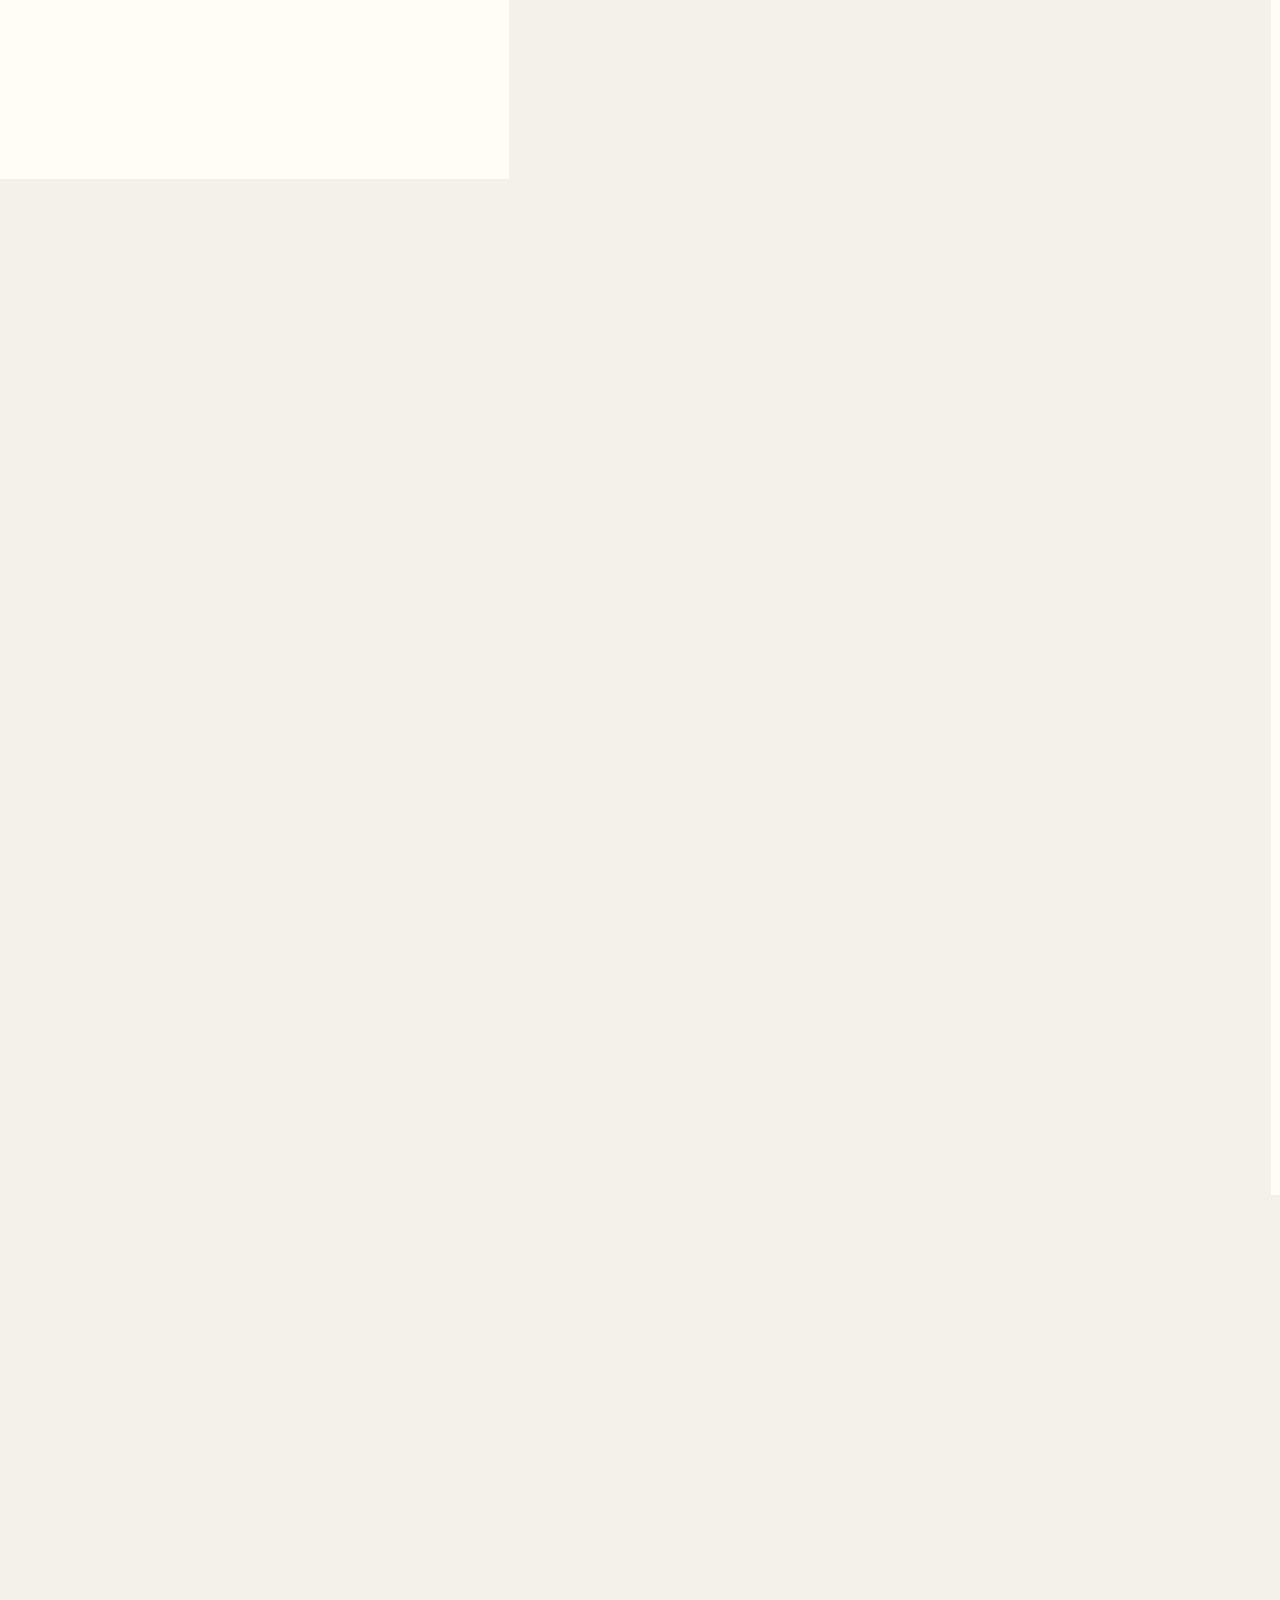
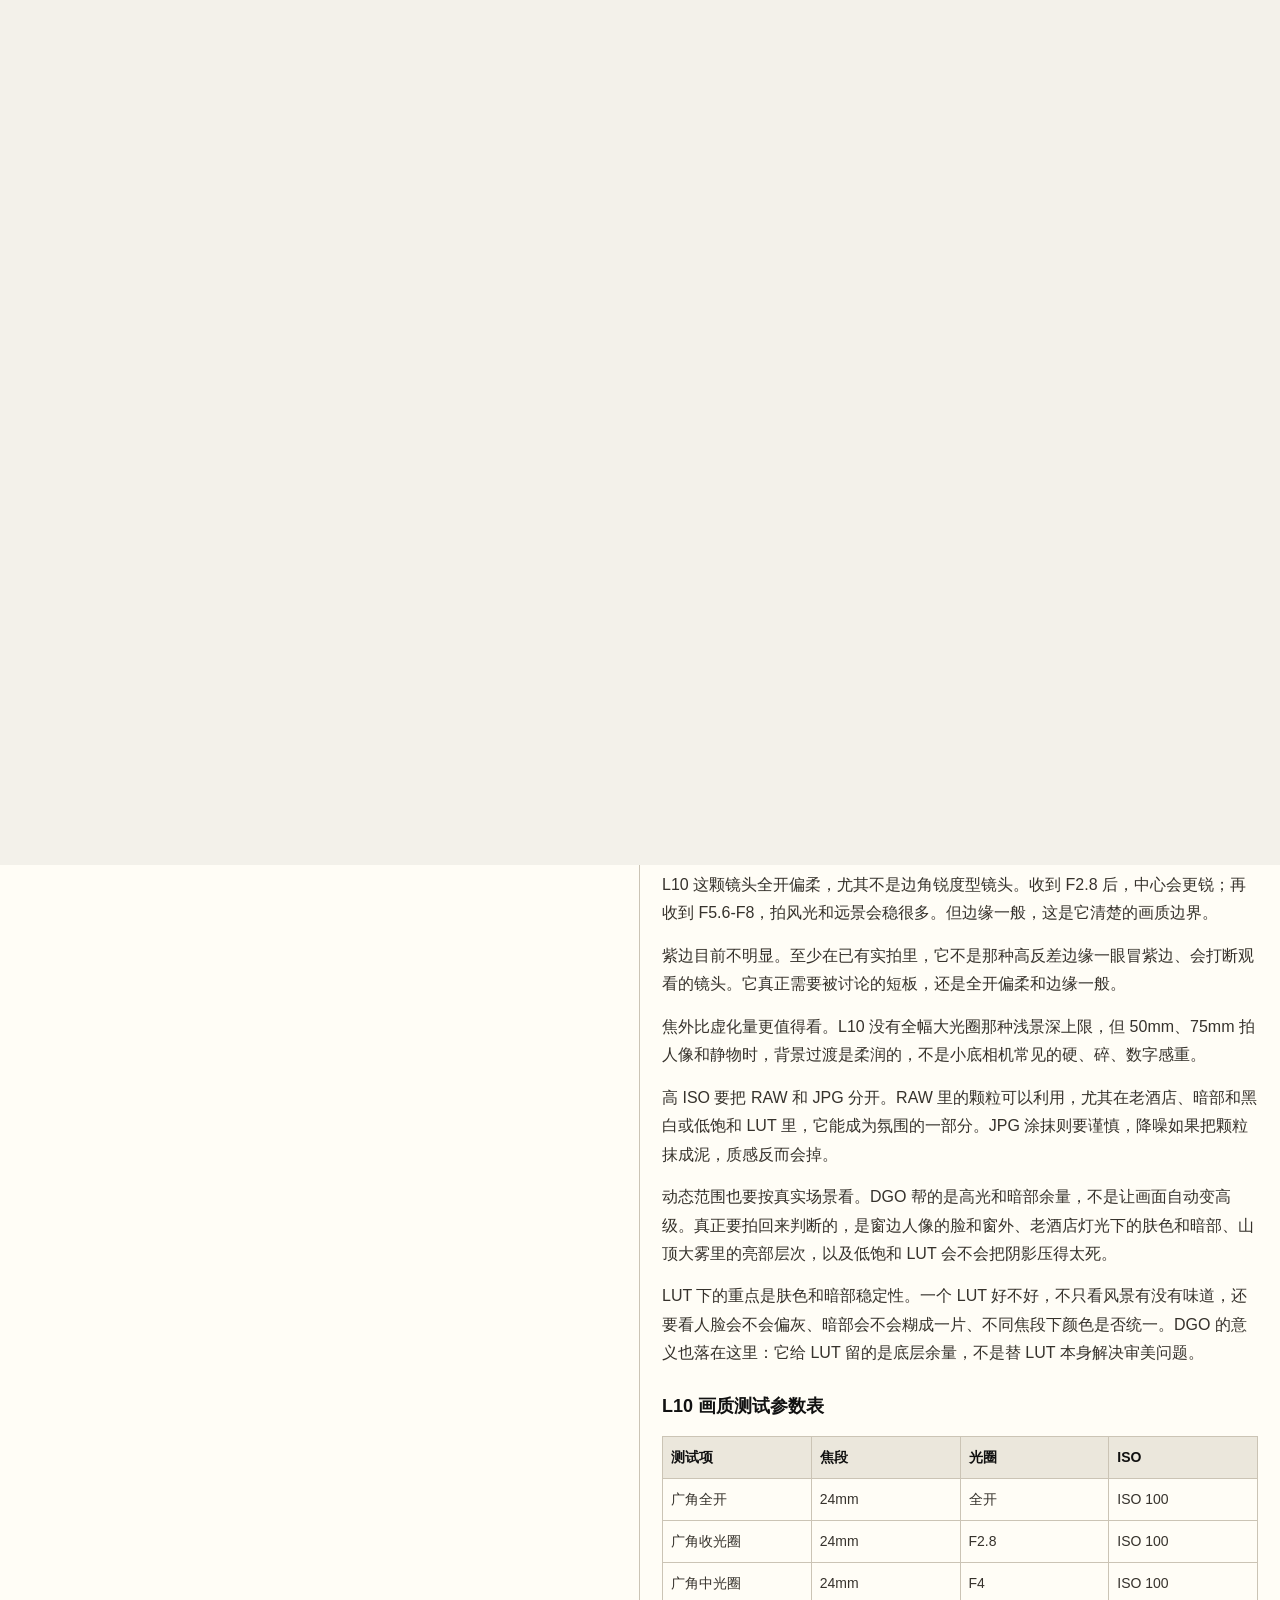
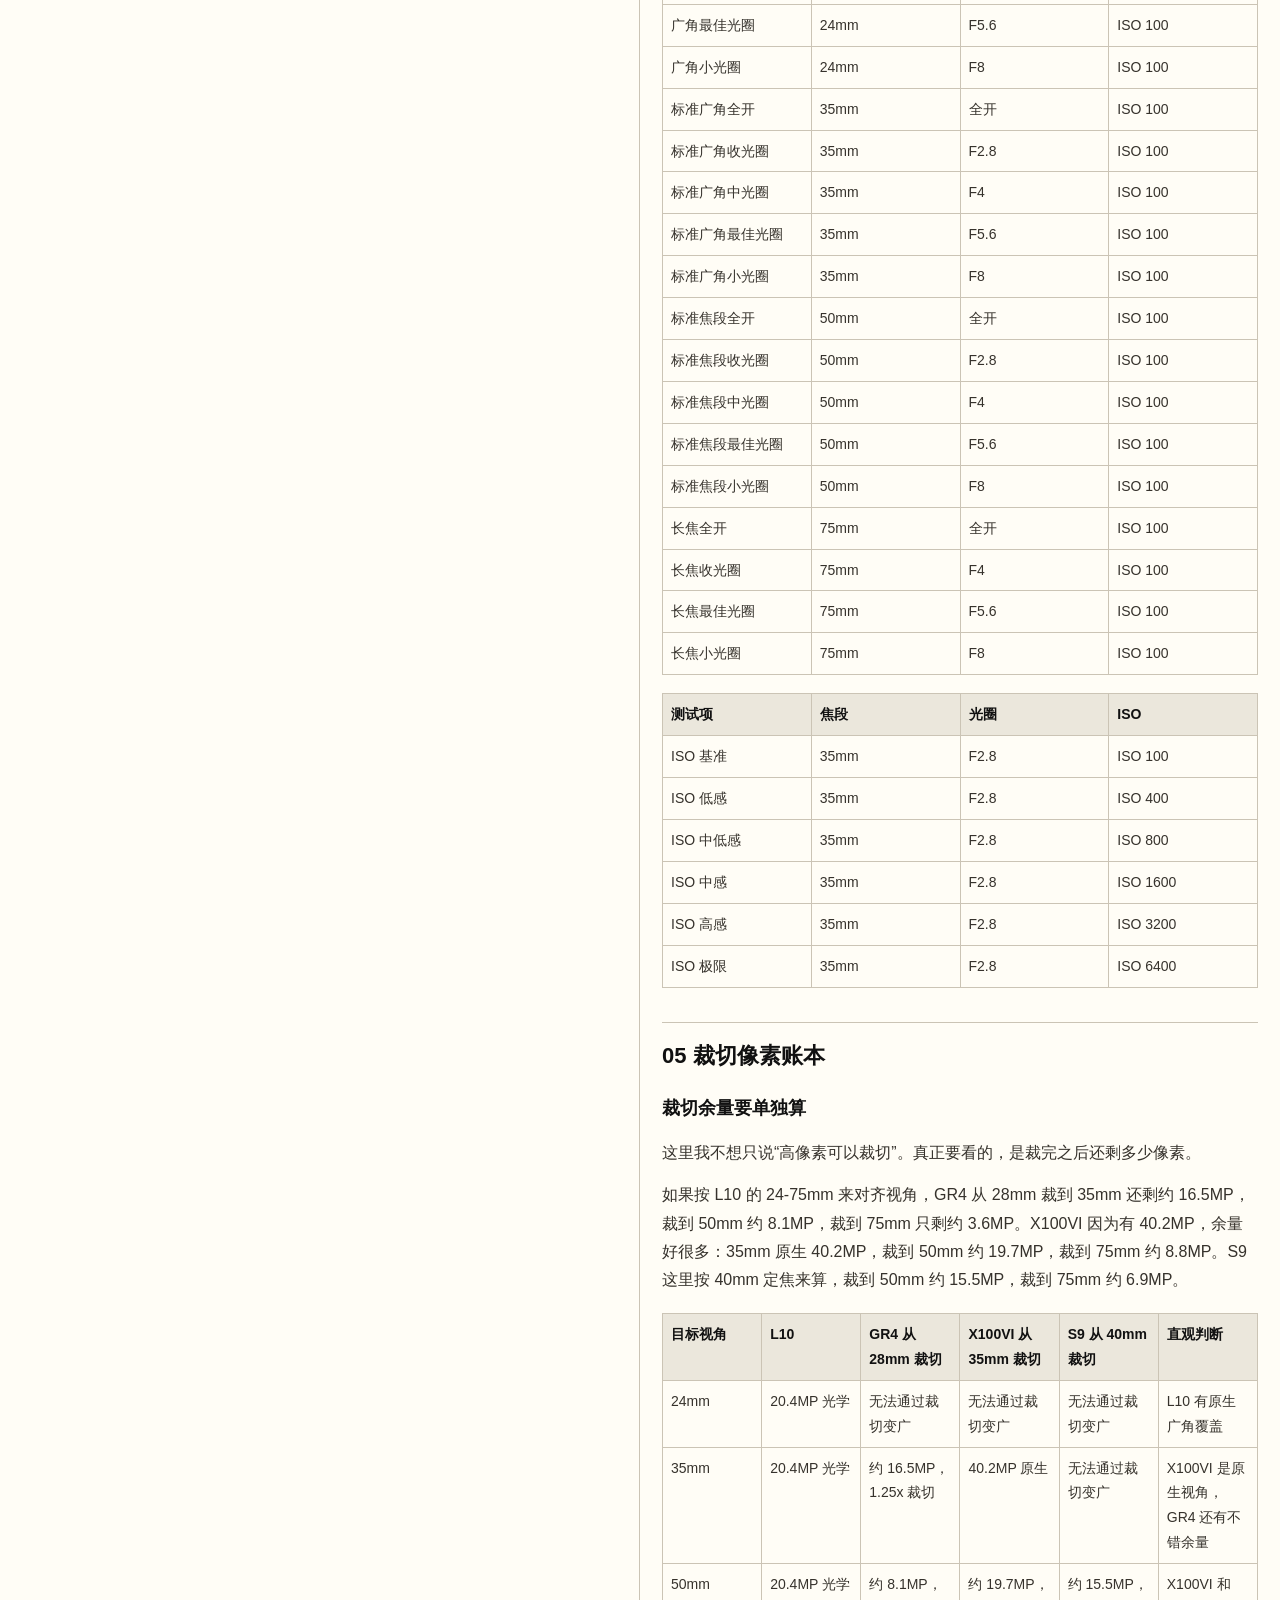
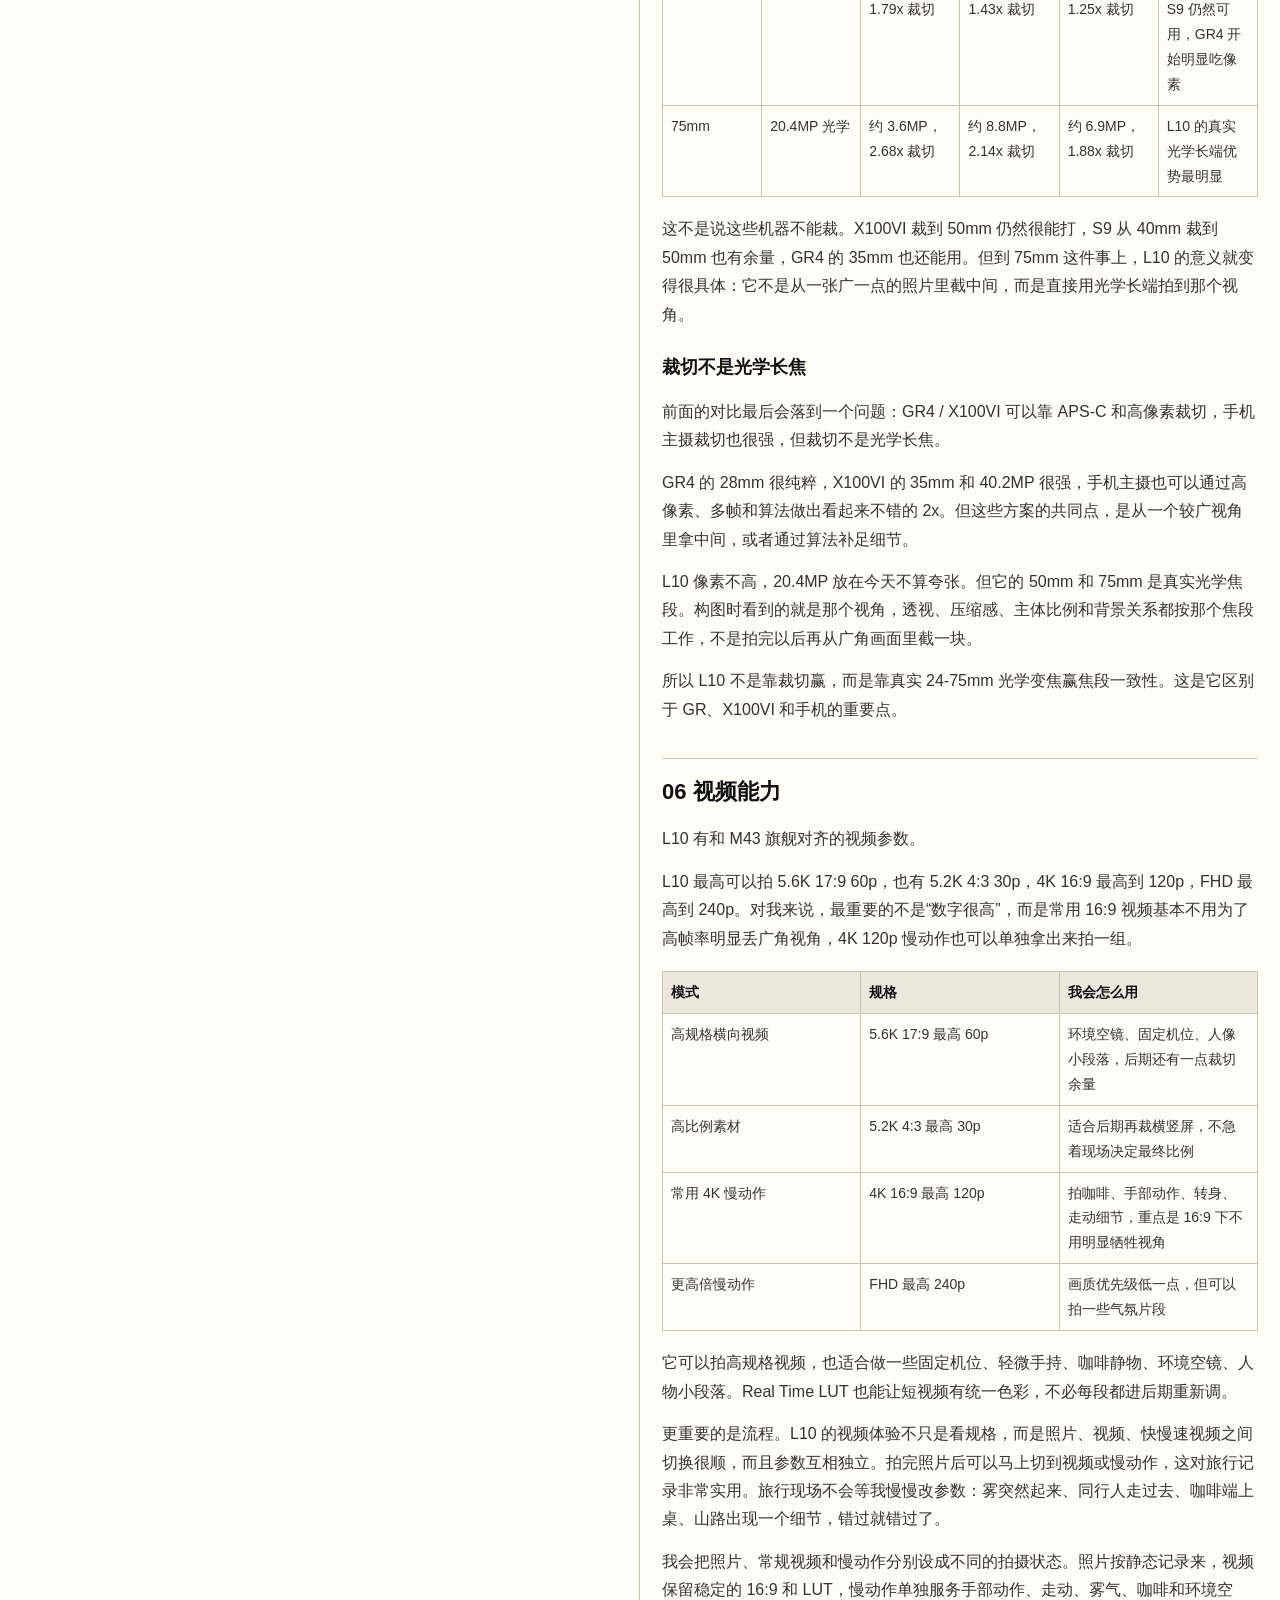
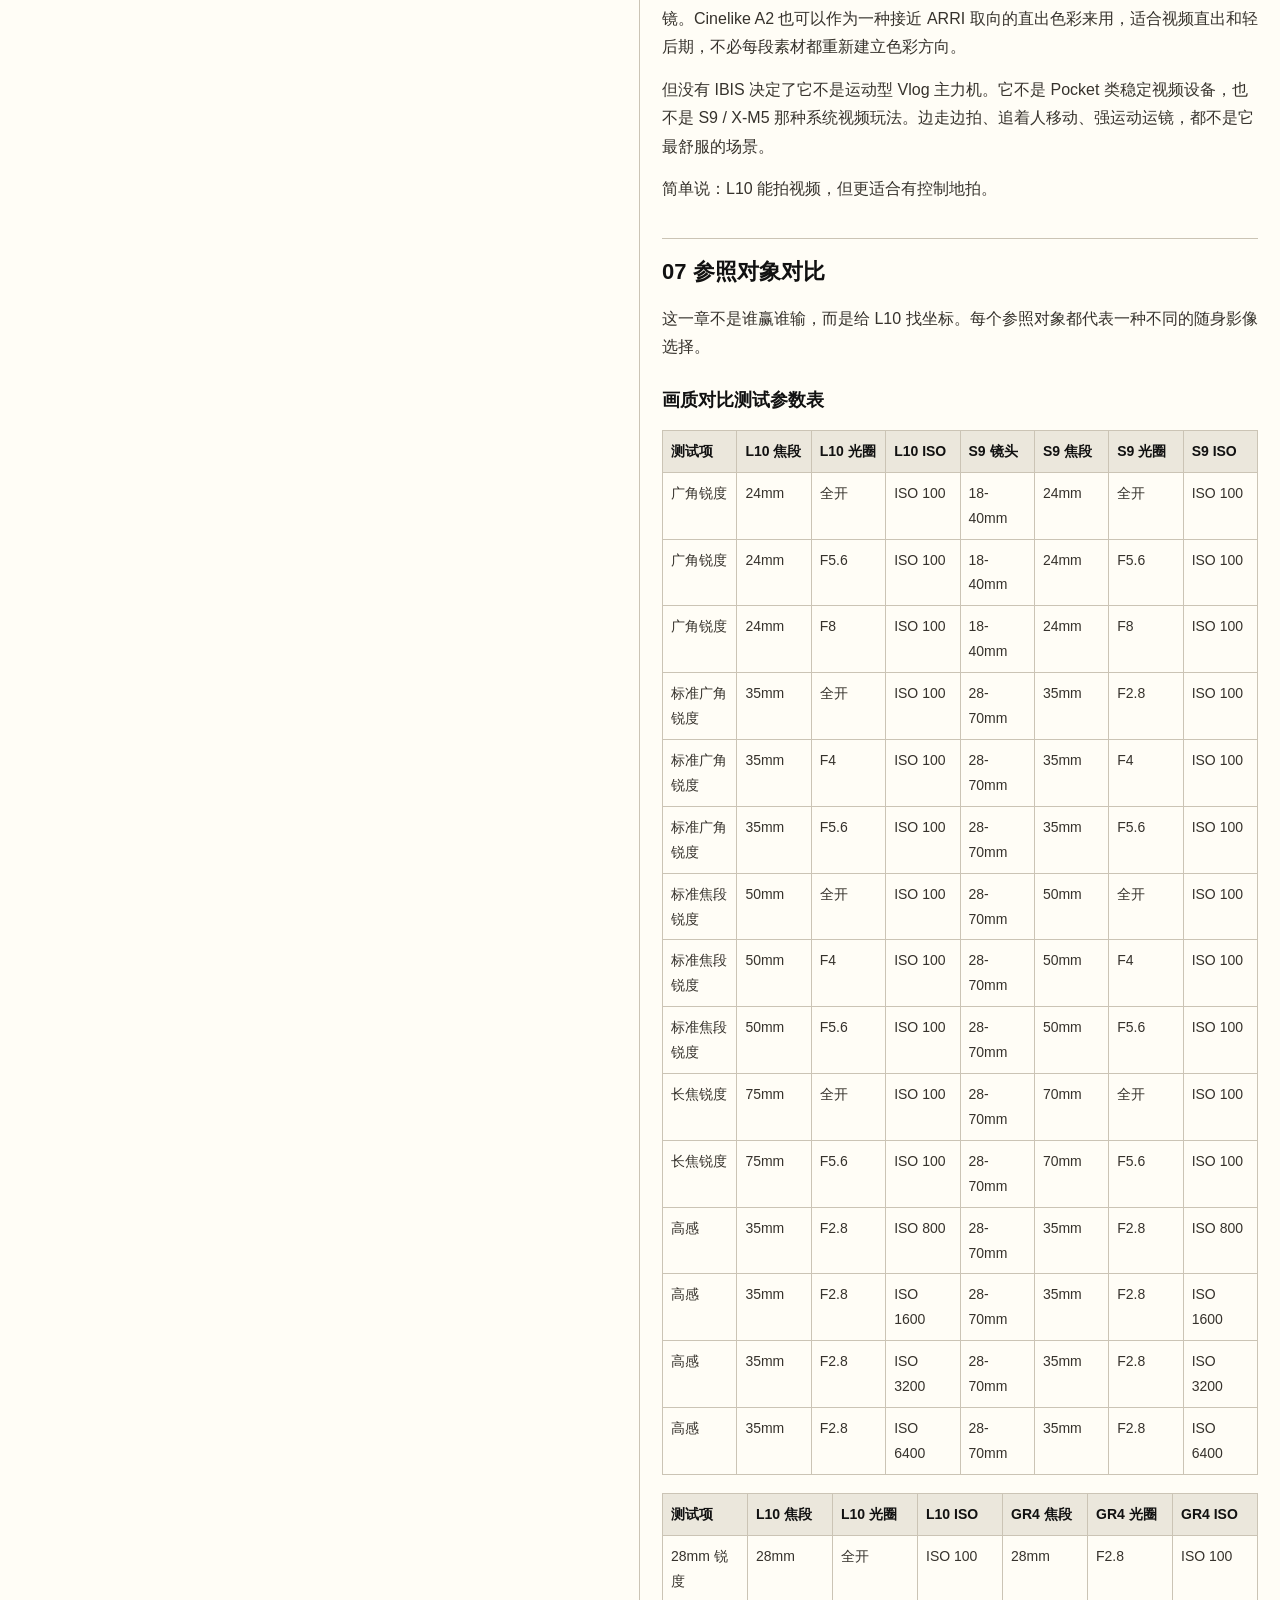
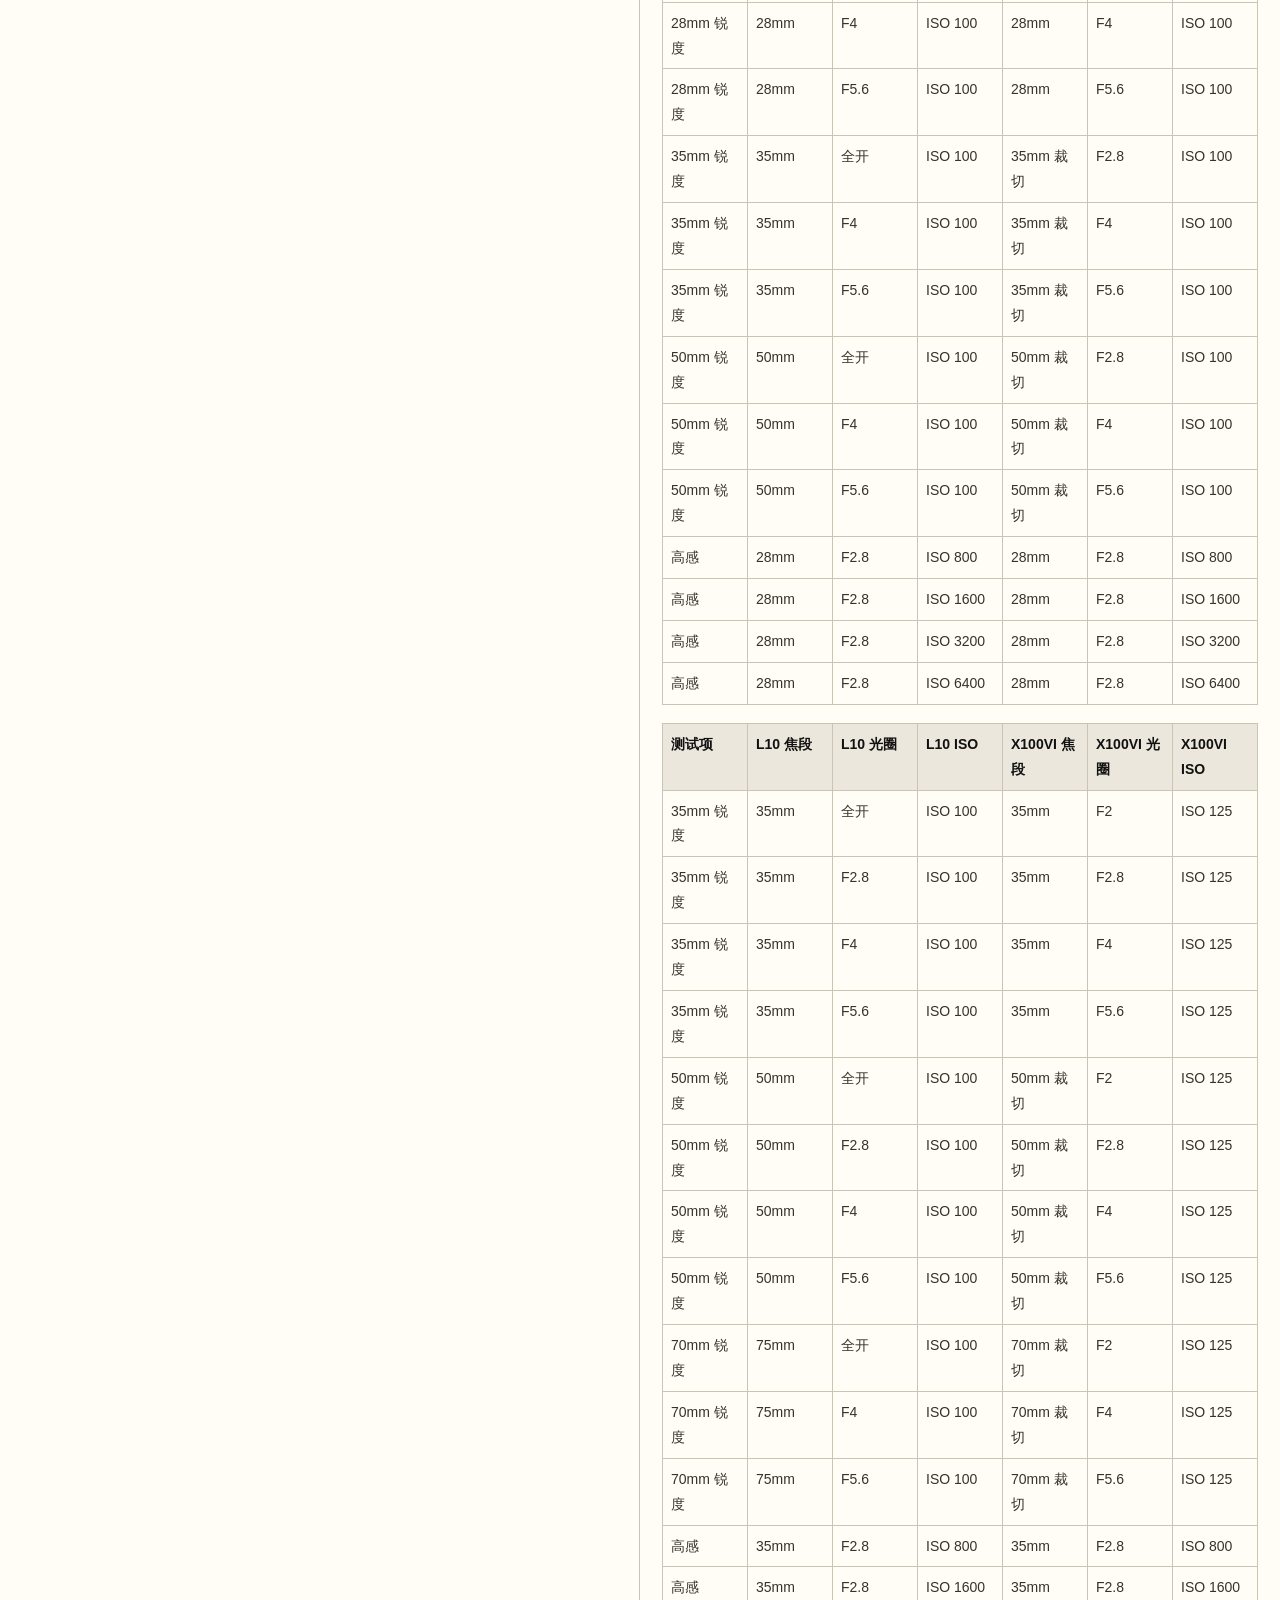
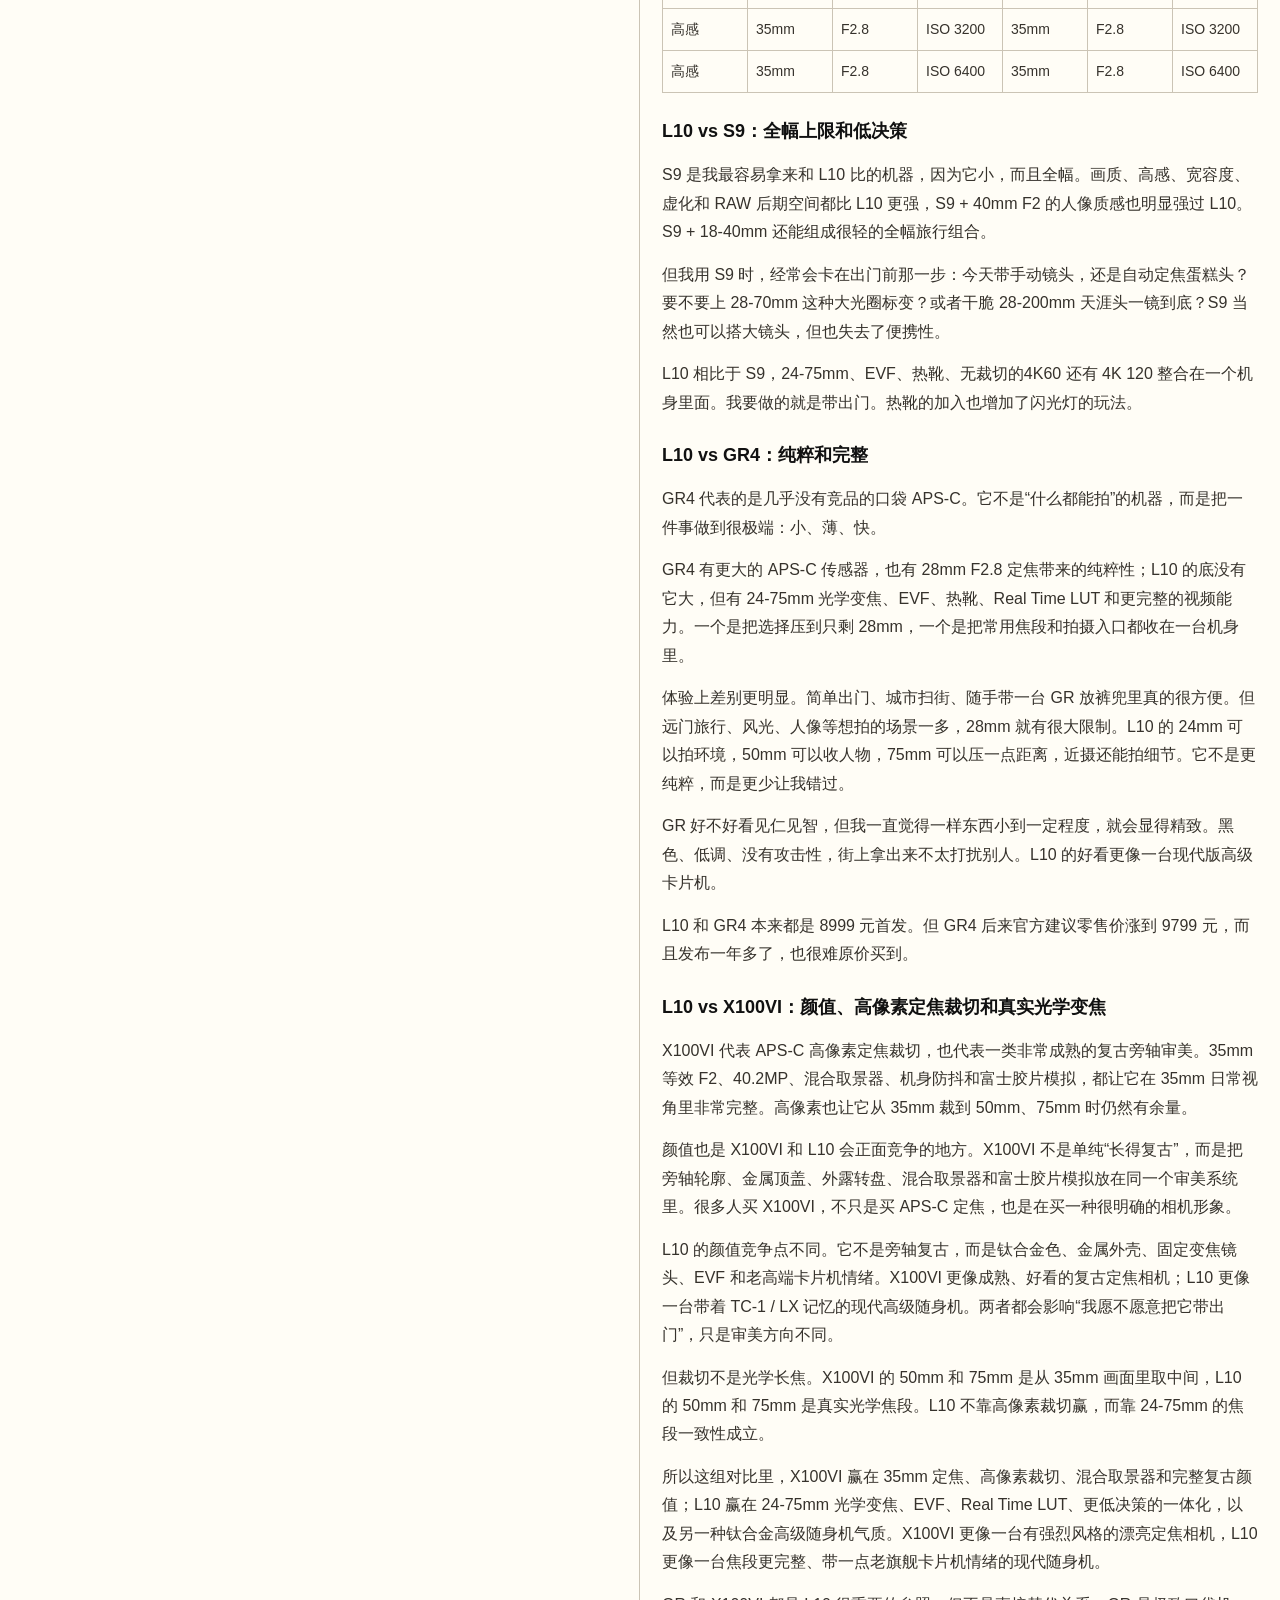
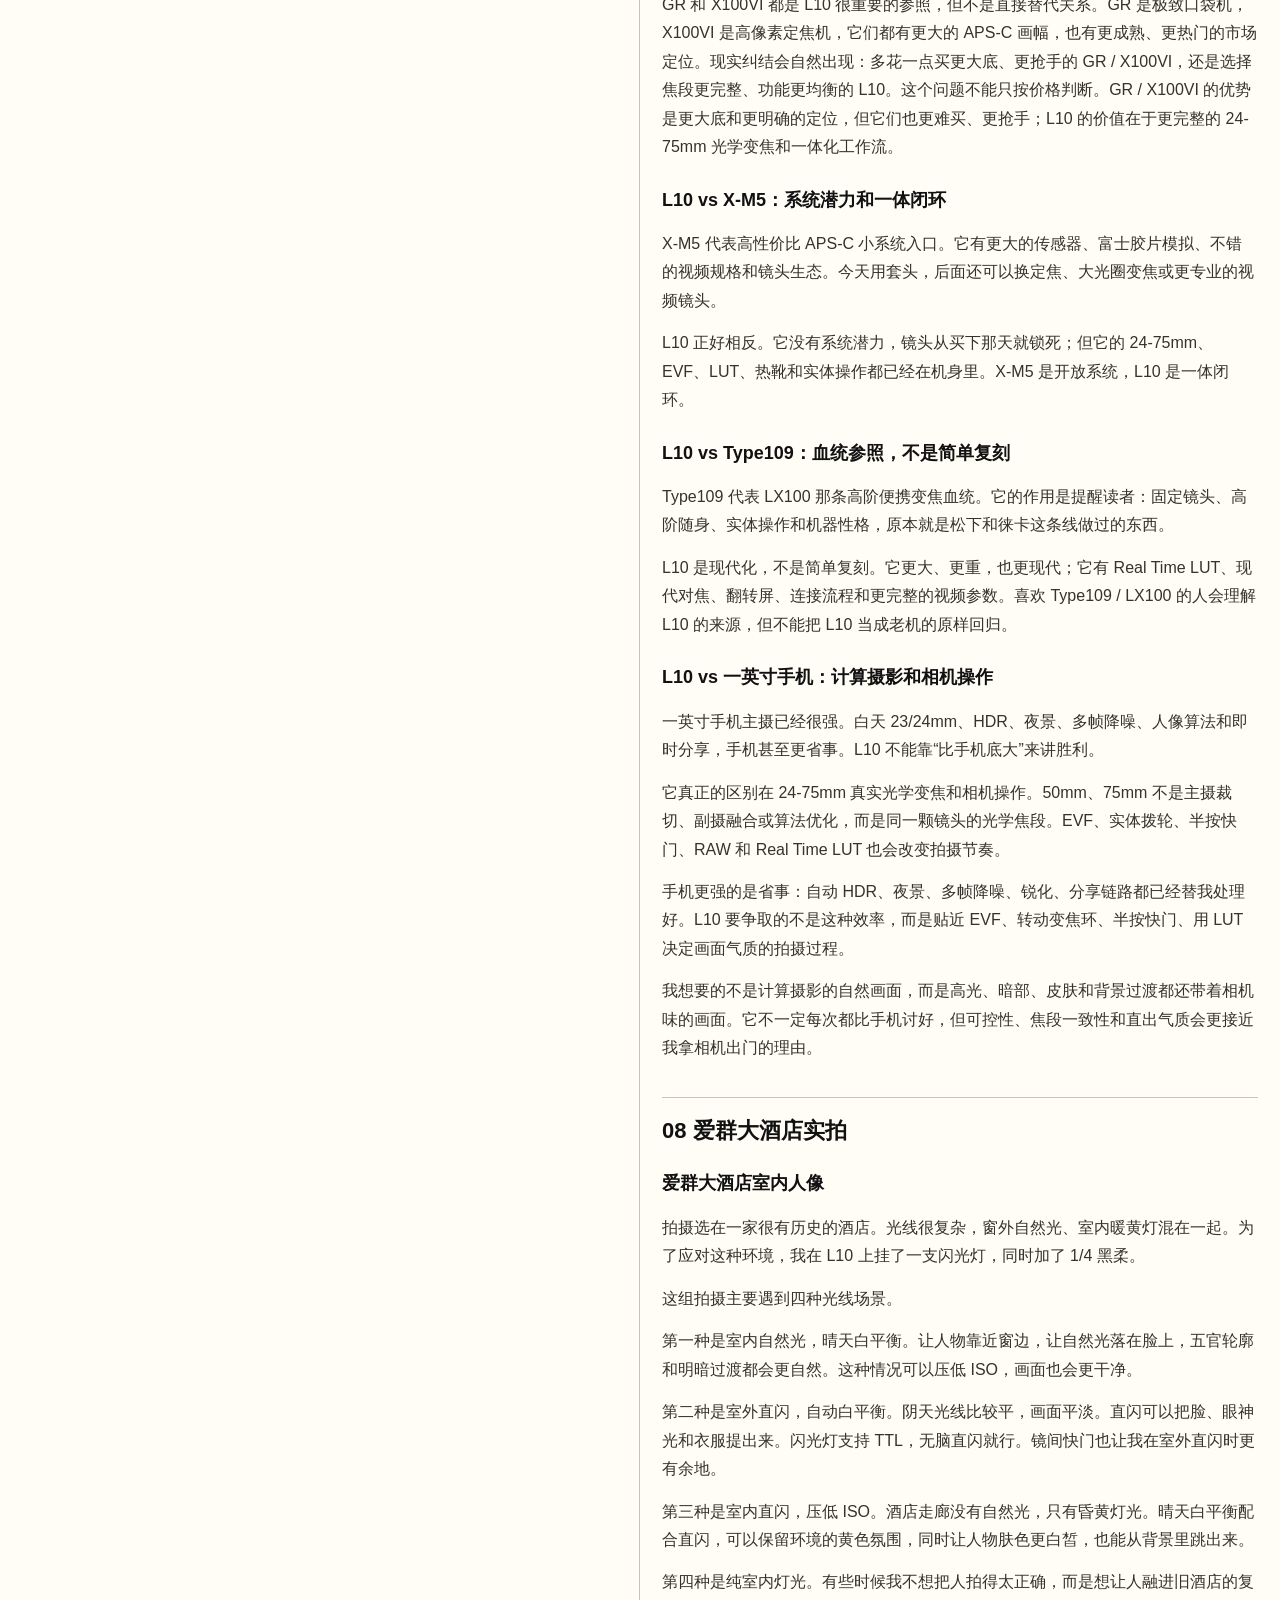
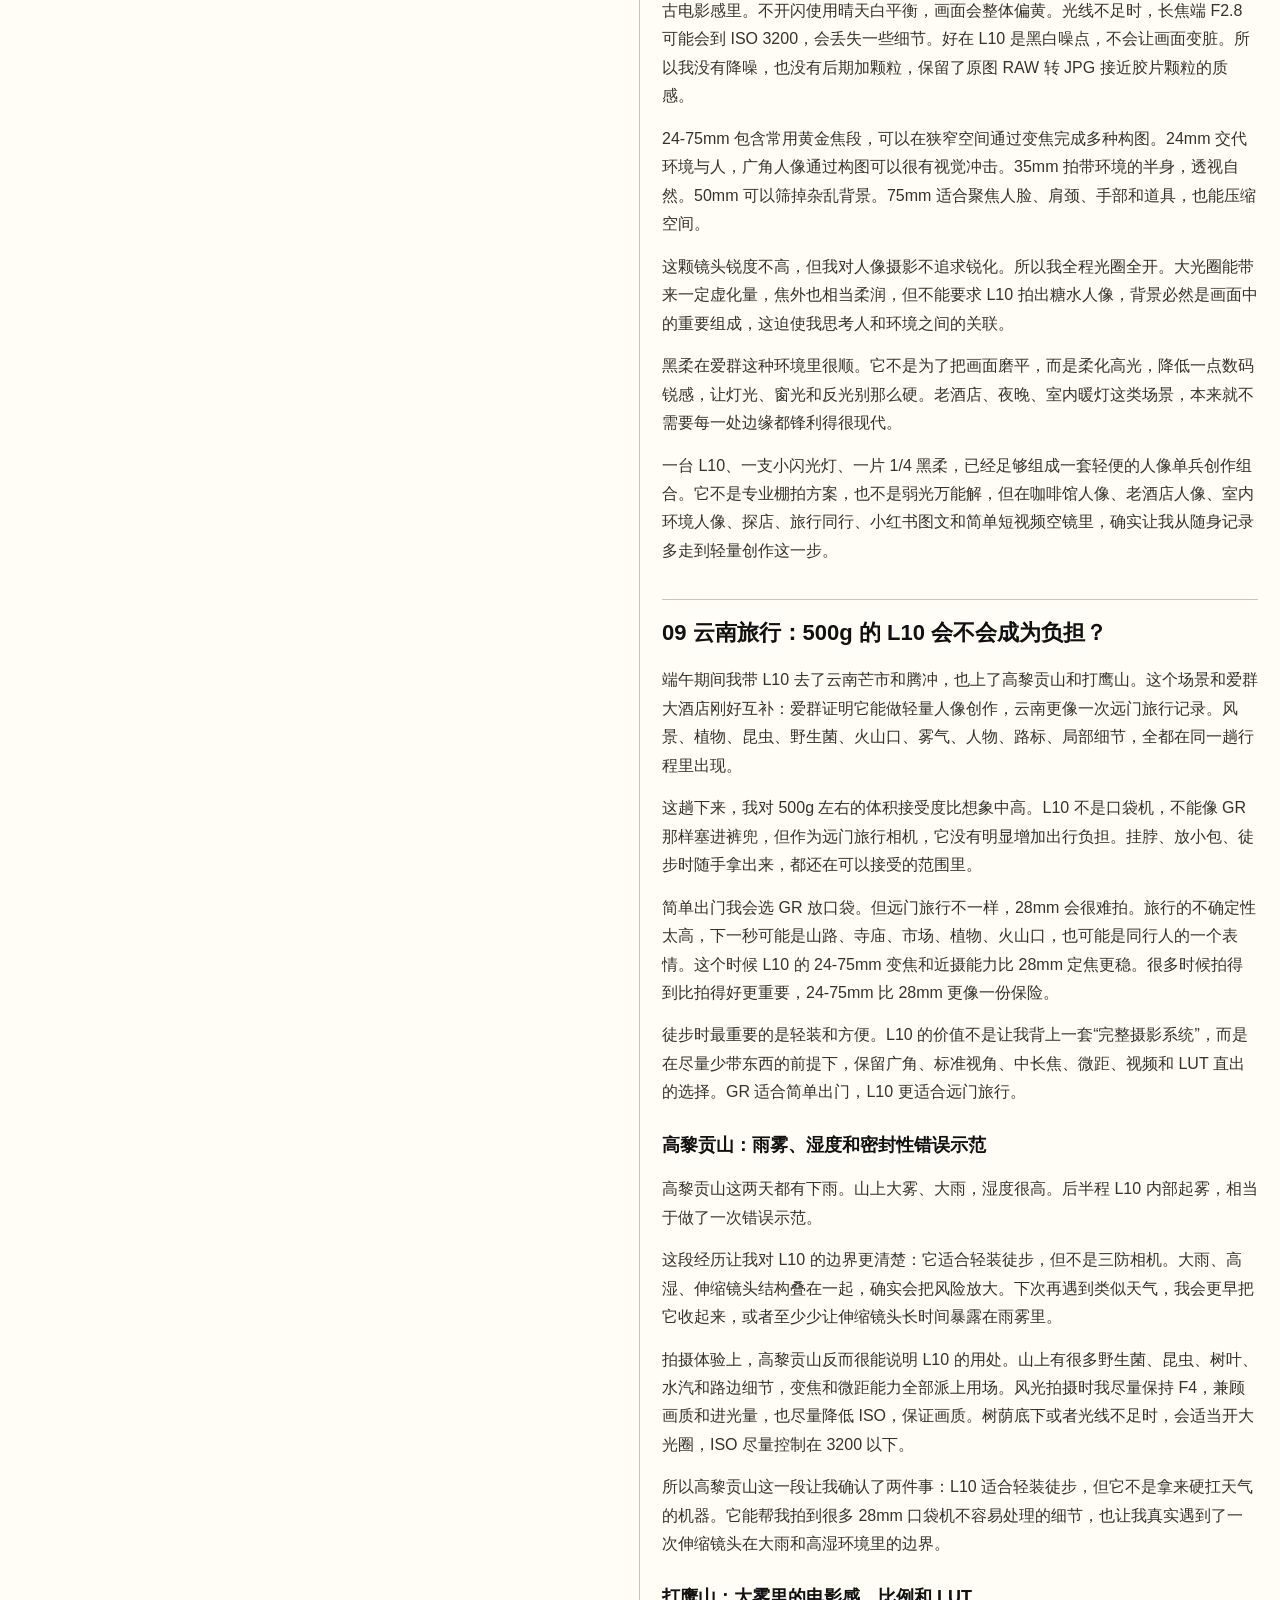
==== commit 883409ea: "Use native textarea for mobile editor" ====
--- a/editor.html
+++ b/editor.html
@@ -213,9 +213,12 @@
       min-height: calc(100vh - 107px);
       min-height: calc(var(--app-height, 100dvh) - 107px);
       overflow: auto;
+      resize: none;
       padding: 18px;
       border: 0;
+      border-radius: 0;
       outline: 0;
+      appearance: none;
       background: var(--panel);
       color: var(--body);
       font-family: var(--mono);
@@ -381,6 +384,8 @@
         overflow: hidden;
       }
       body {
+        position: fixed;
+        inset: 0;
         display: flex;
         flex-direction: column;
       }
@@ -488,7 +493,7 @@
         <h1>Markdown</h1>
         <div class="stats" data-stats>-</div>
       </div>
-      <div class="editor-surface" data-editor contenteditable="plaintext-only" role="textbox" aria-label="Markdown 编辑器" spellcheck="false" autocorrect="off" autocapitalize="off"></div>
+      <textarea class="editor-surface" data-editor aria-label="Markdown 编辑器" spellcheck="false" autocorrect="off" autocapitalize="off" wrap="soft"></textarea>
     </section>
     <section class="pane preview-pane">
       <div class="pane-head">
@@ -534,9 +539,9 @@
     let viewportTimer = 0;
     let pendingDraft = "";
 
-    const getEditorValue = () => editor.innerText.replace(/\n$/, "");
+    const getEditorValue = () => editor.value;
     const setEditorValue = (value) => {
-      editor.textContent = value;
+      editor.value = value;
     };
 
     const escapeHtml = (value) => value
@@ -774,7 +779,9 @@
     editor.addEventListener("paste", (event) => {
       event.preventDefault();
       const text = event.clipboardData ? event.clipboardData.getData("text/plain") : "";
-      document.execCommand("insertText", false, text);
+      const start = editor.selectionStart;
+      const end = editor.selectionEnd;
+      editor.setRangeText(text, start, end, "end");
       update();
     });
     editor.addEventListener("focus", queueViewportSync);
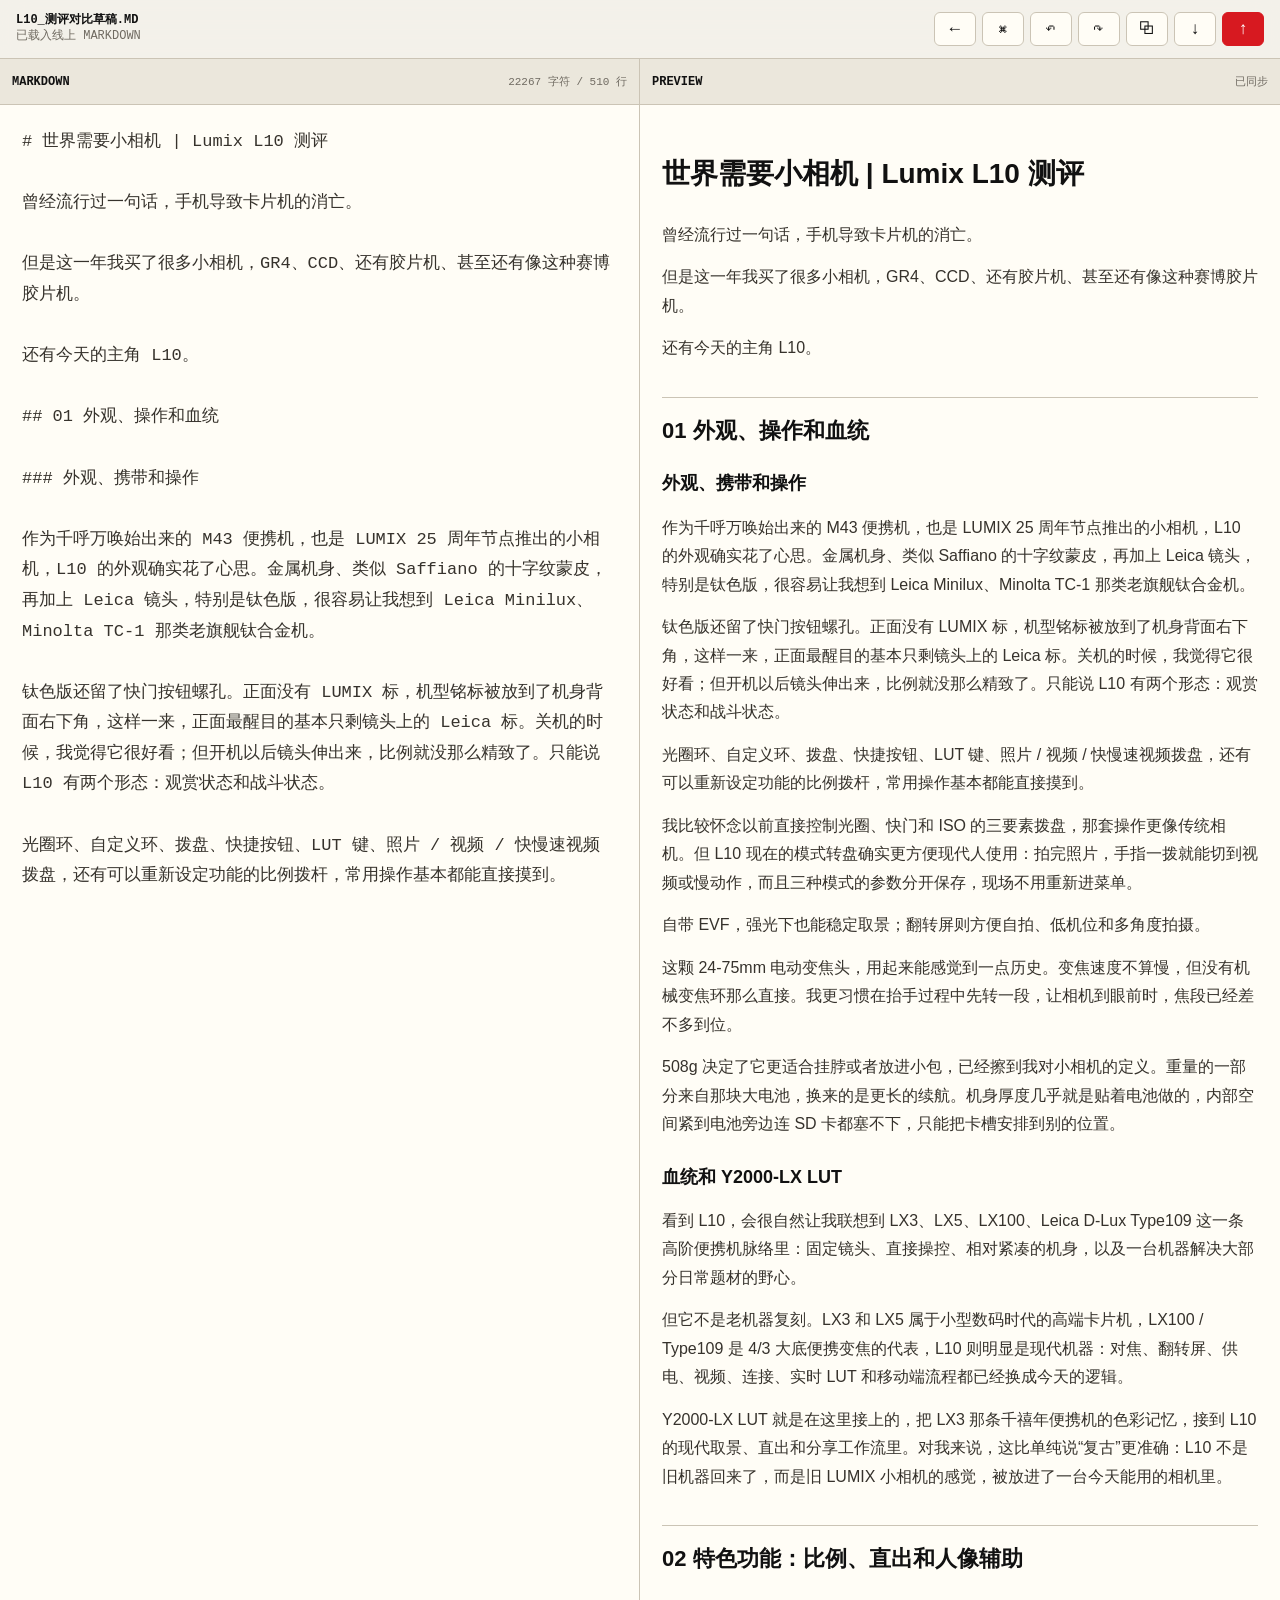
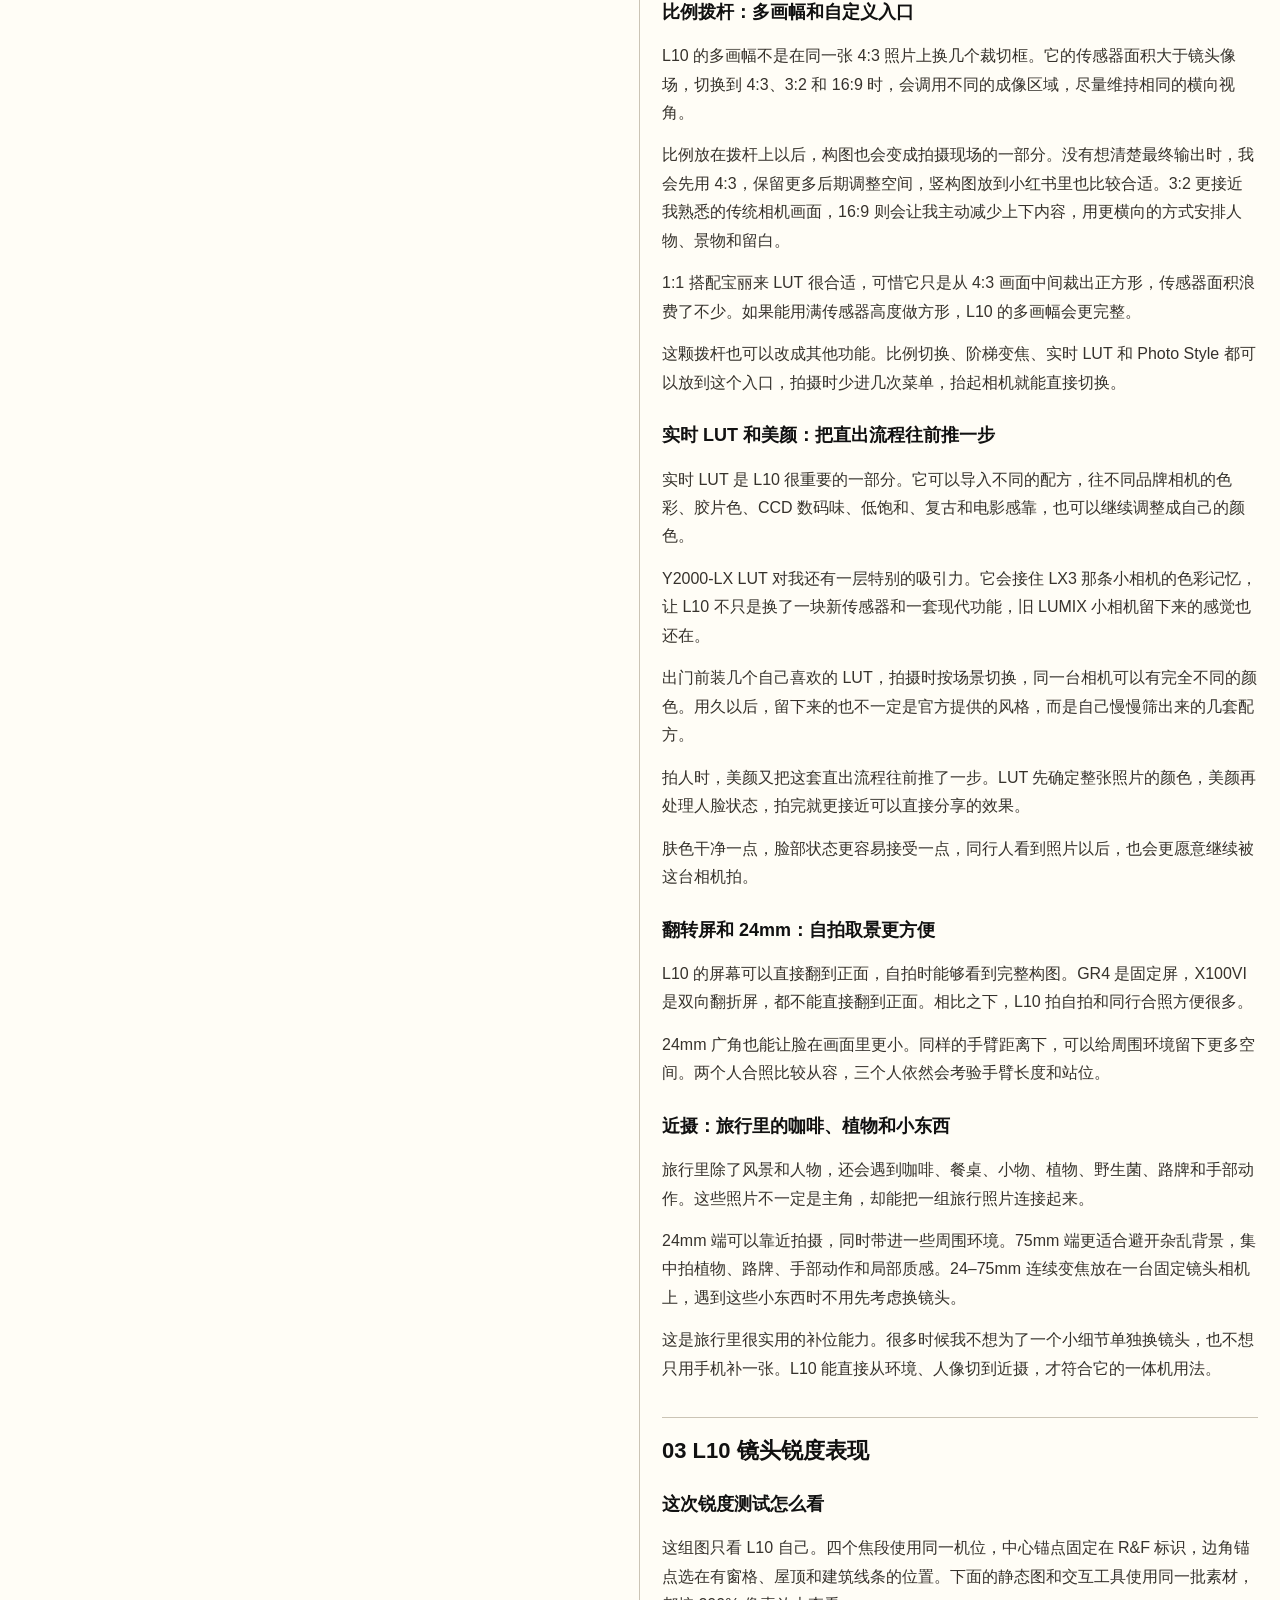
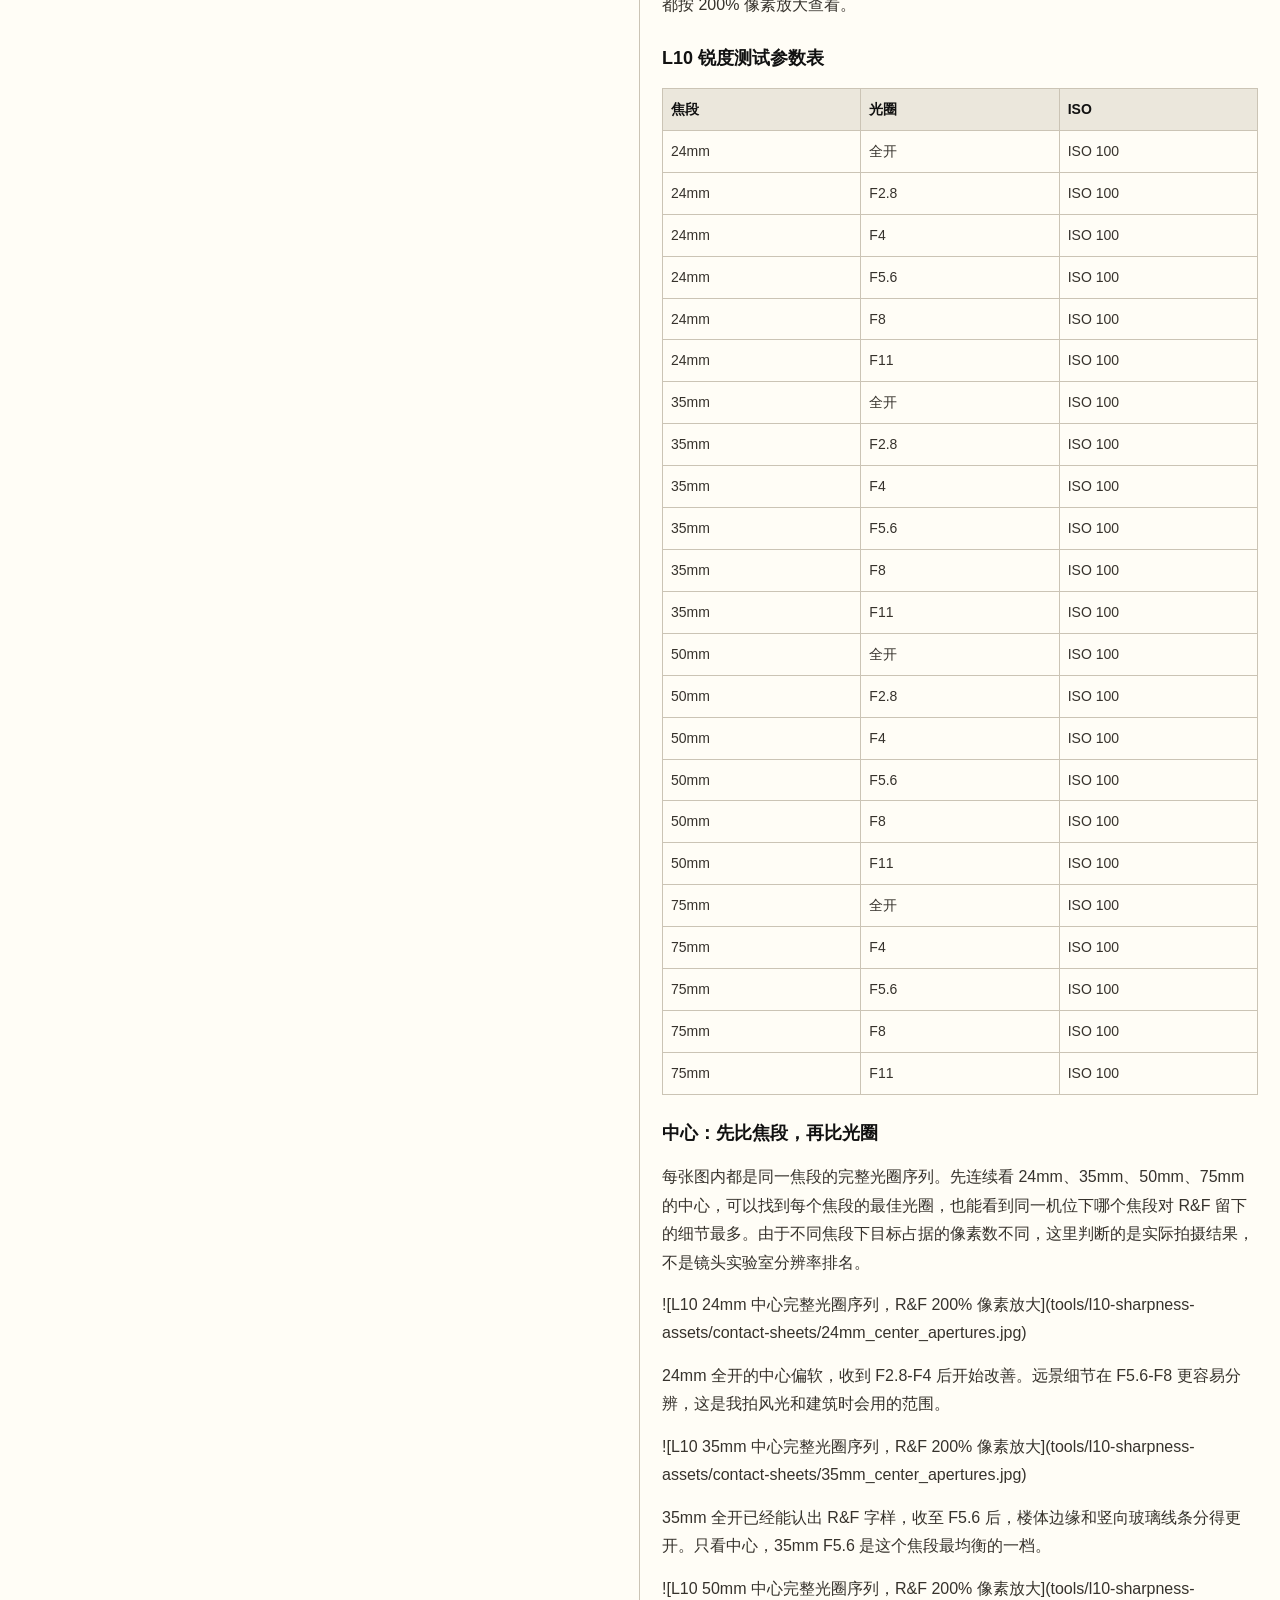
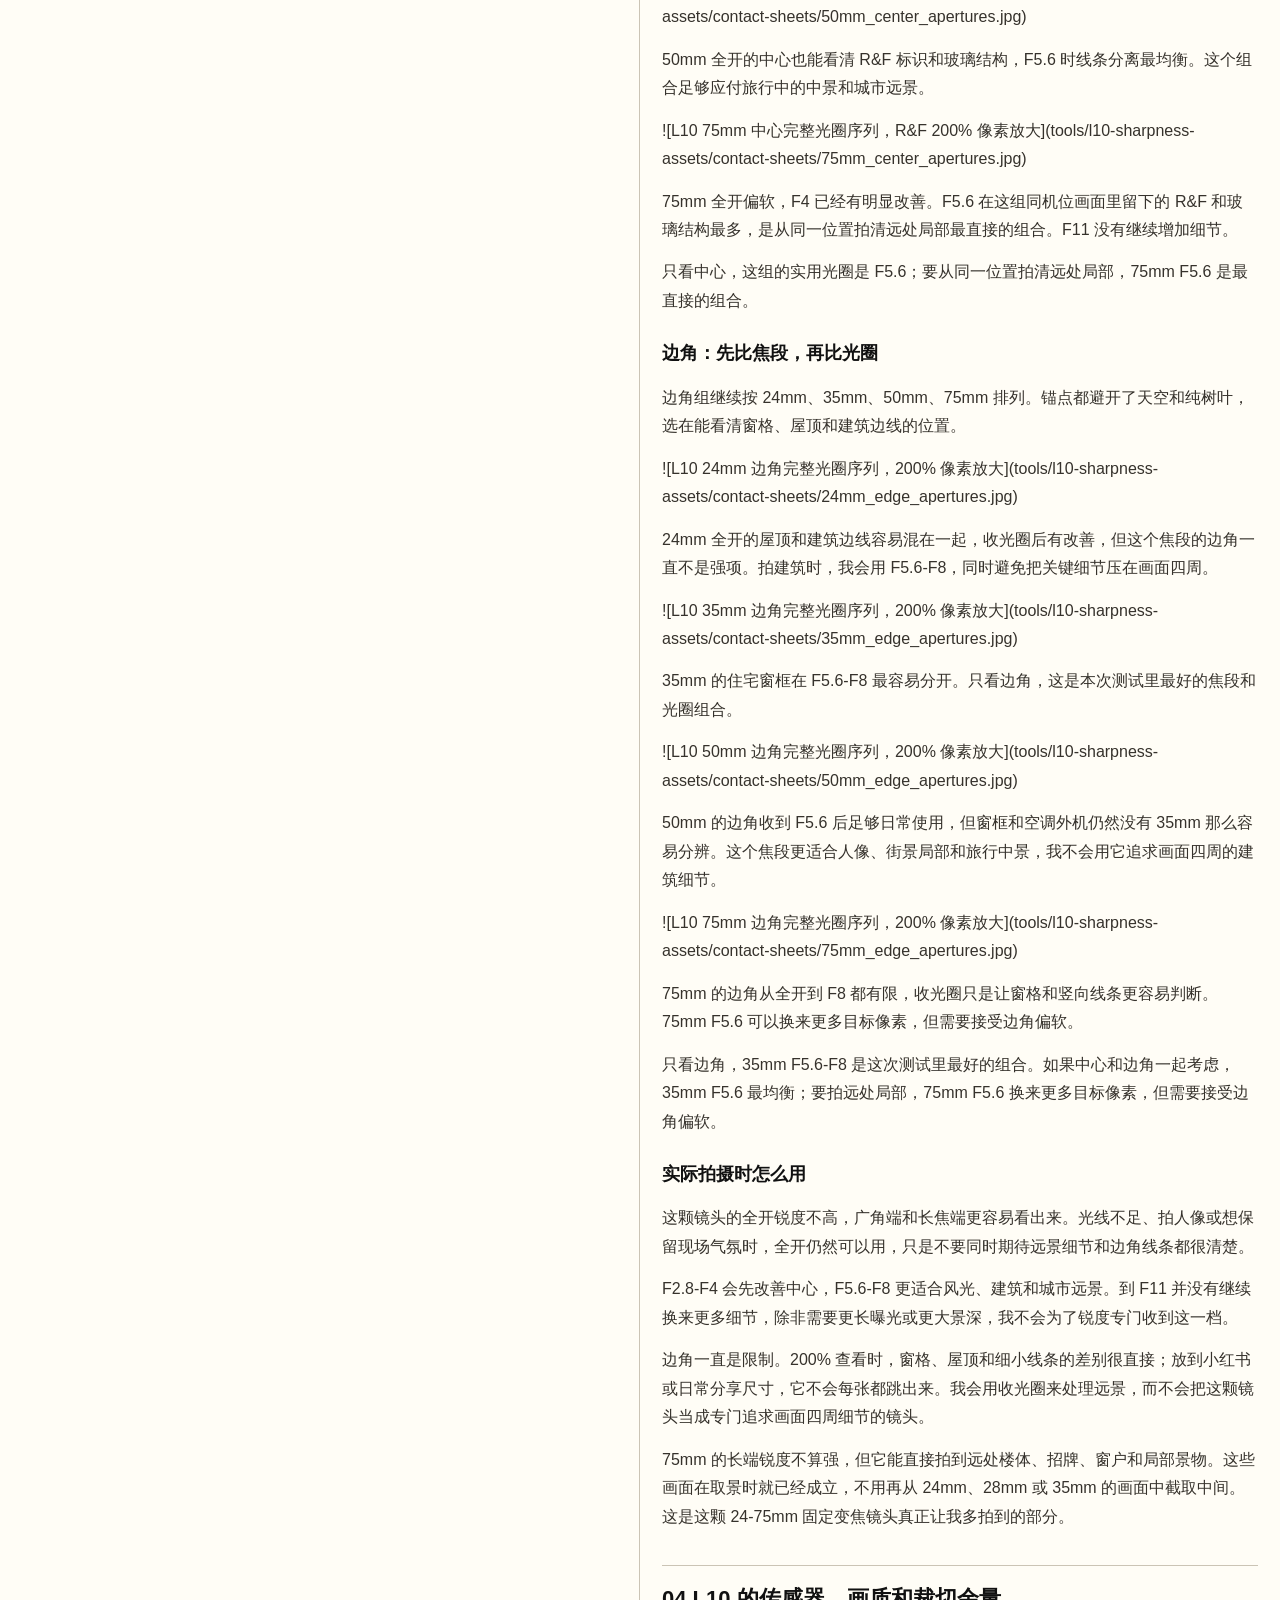
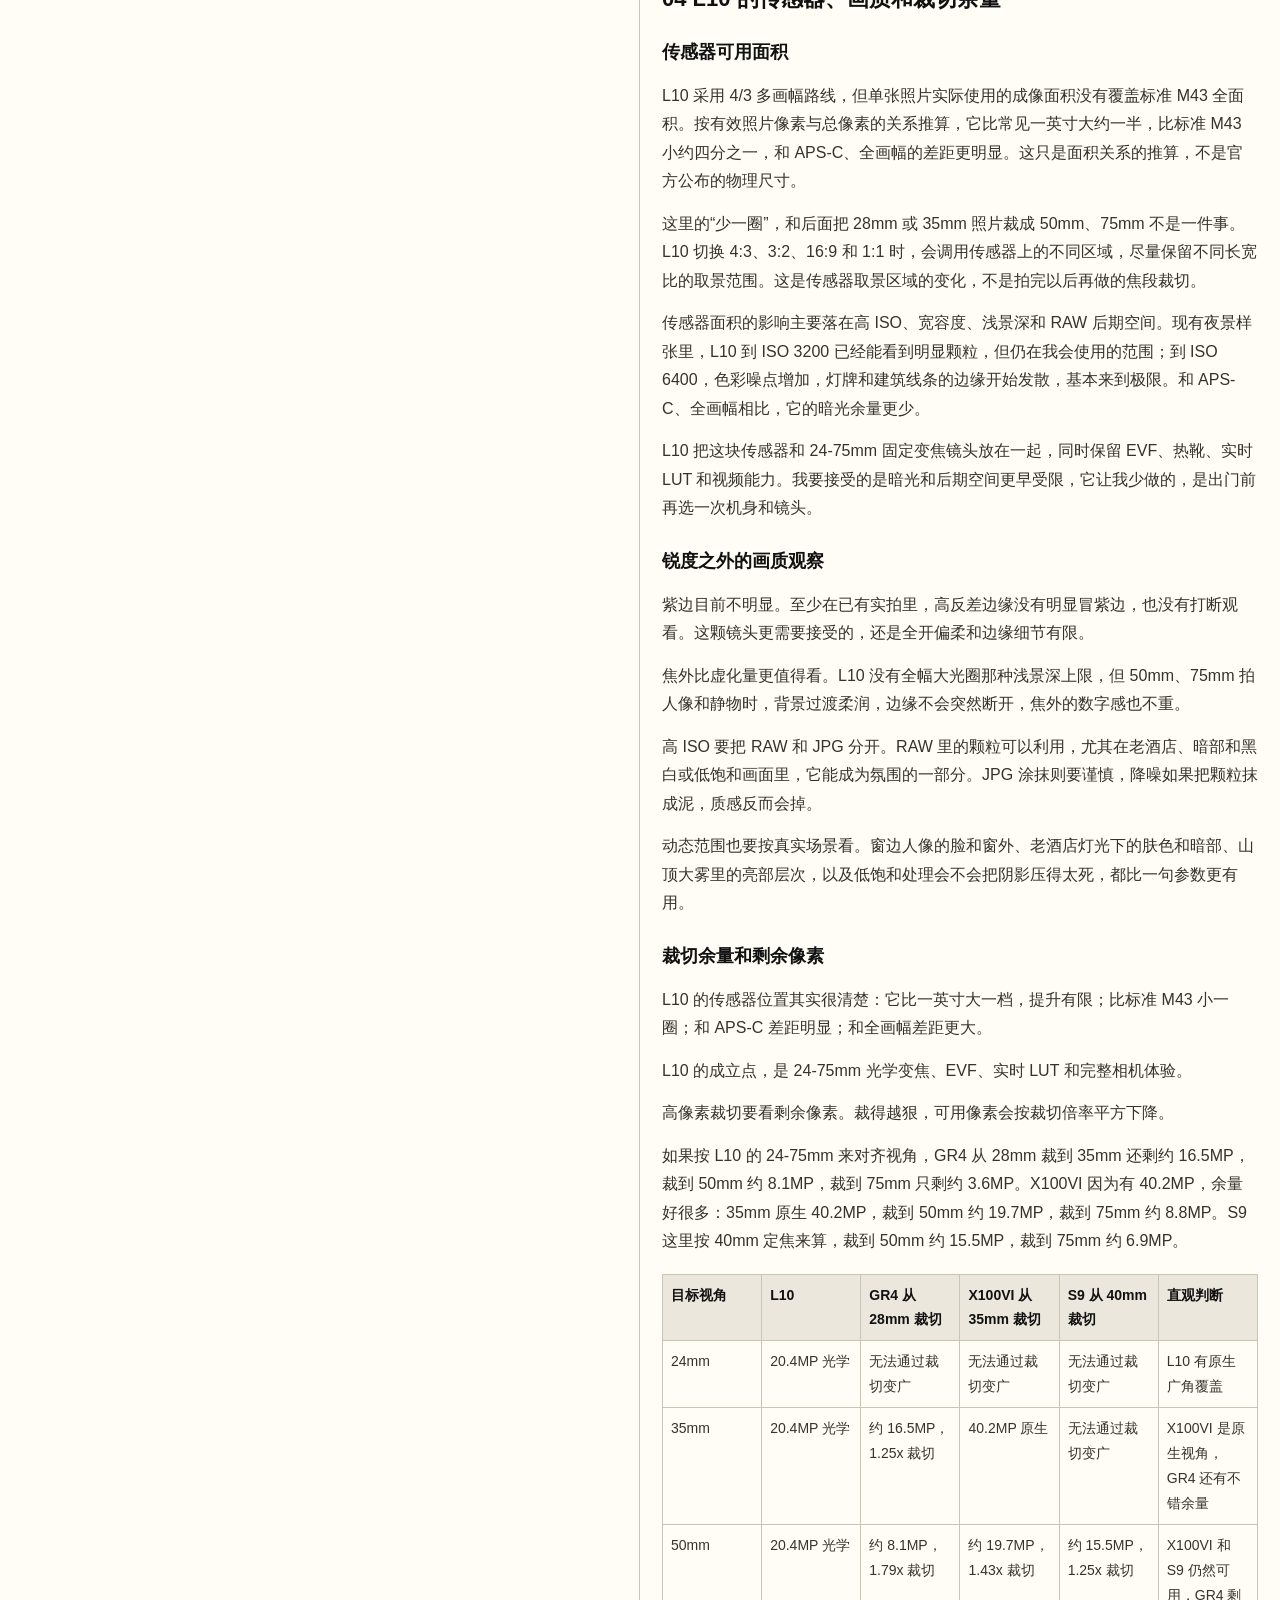
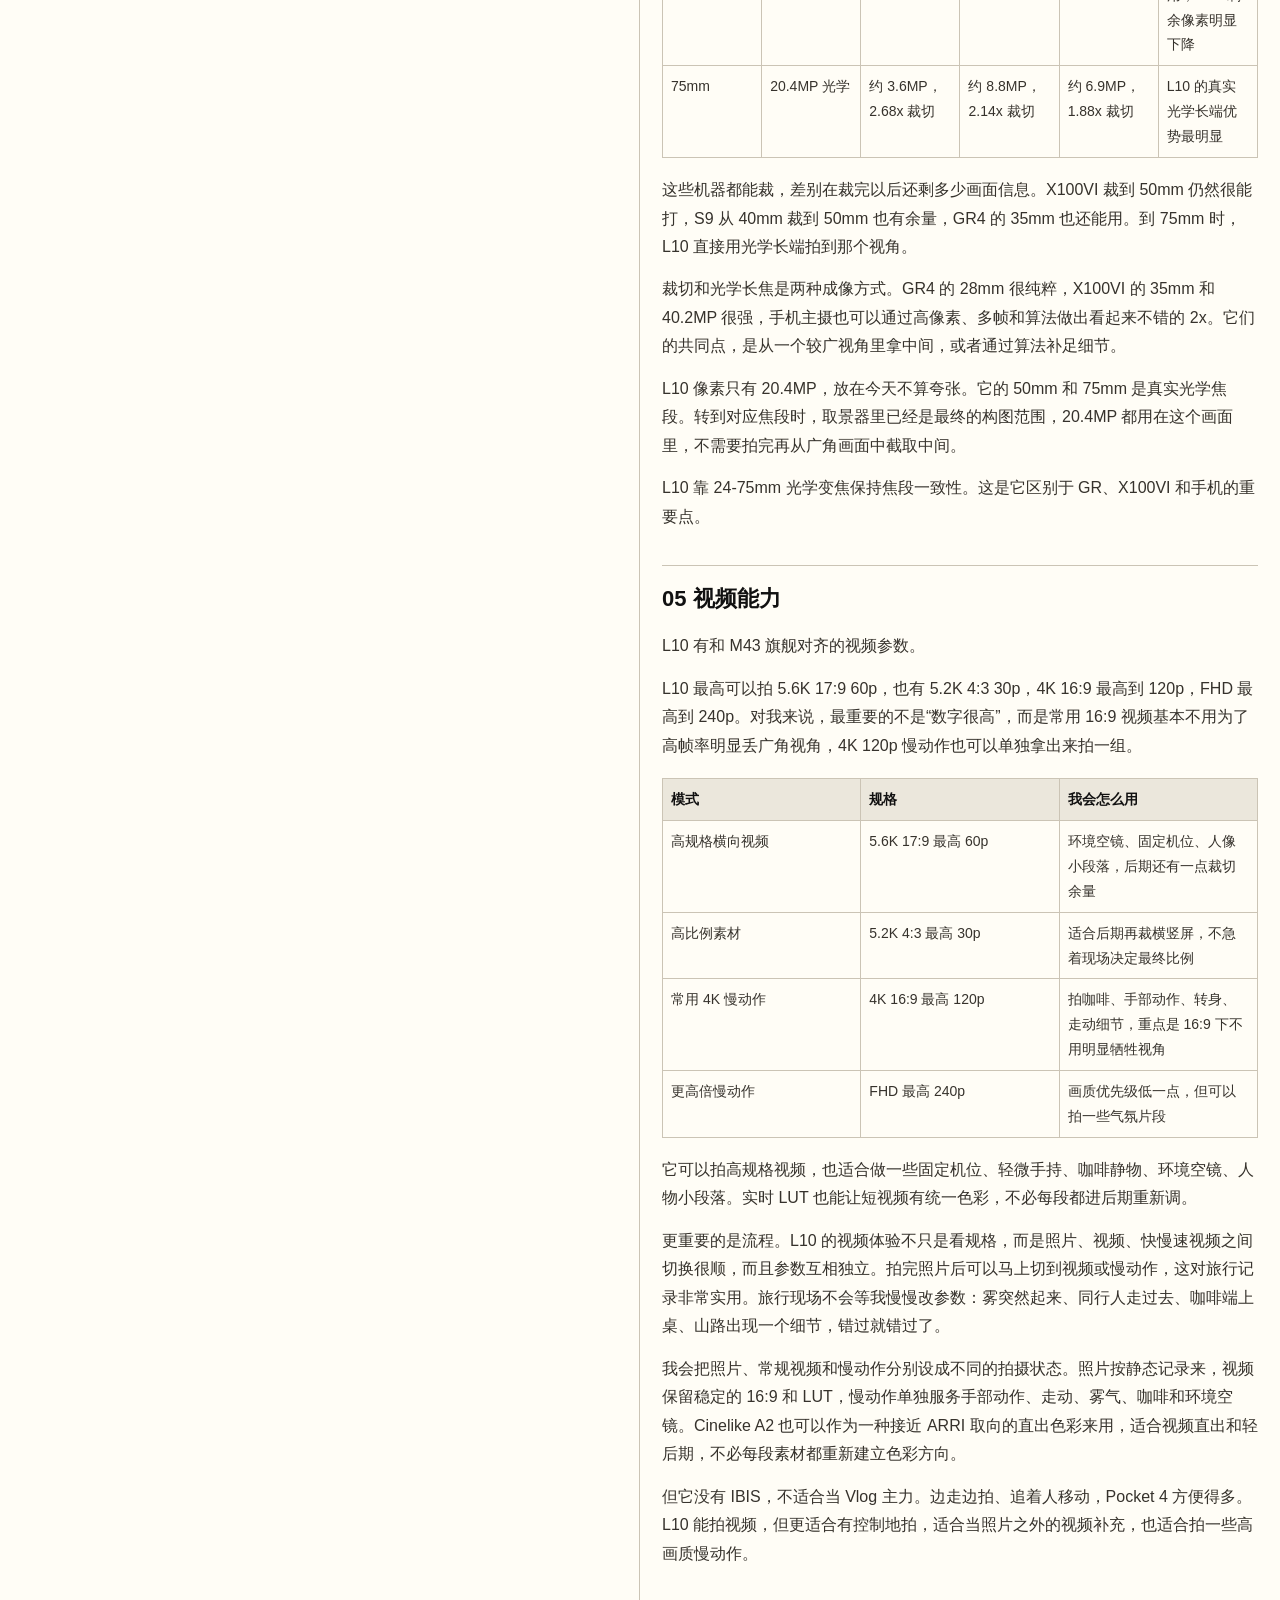
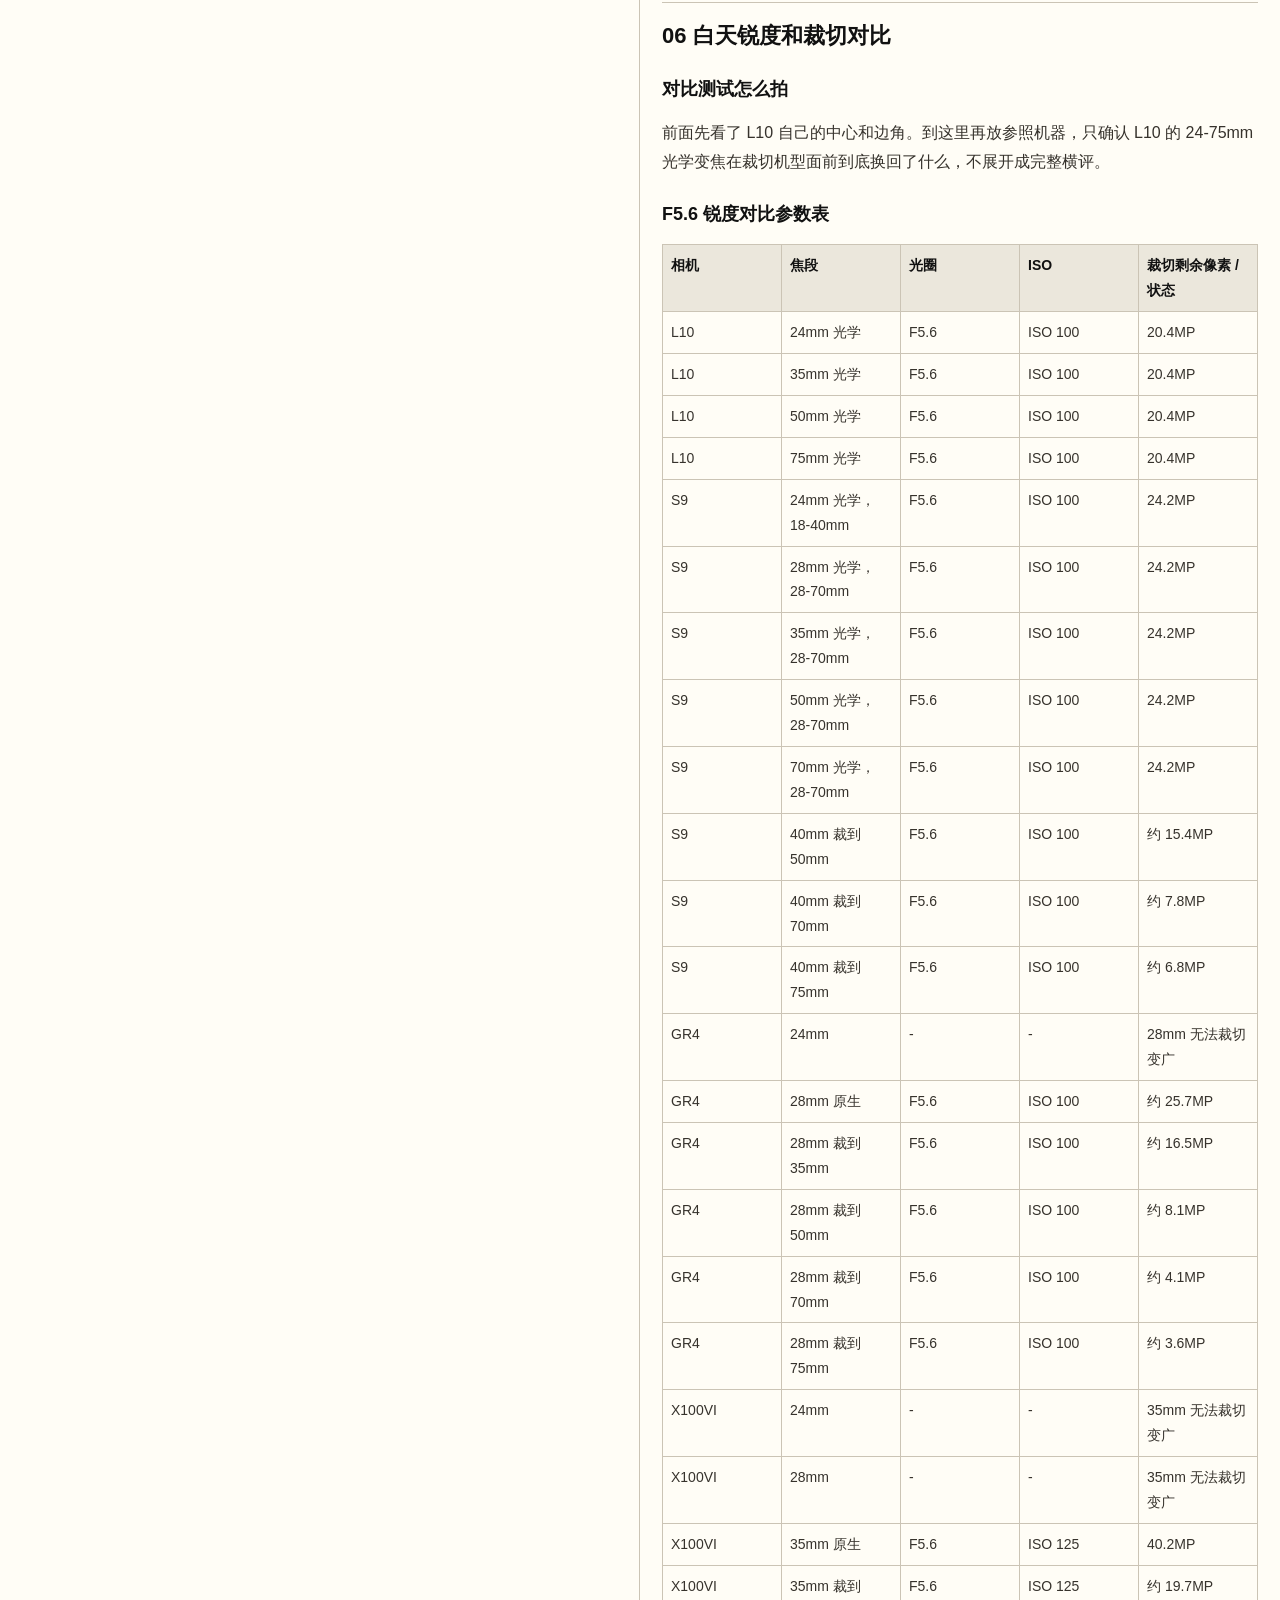
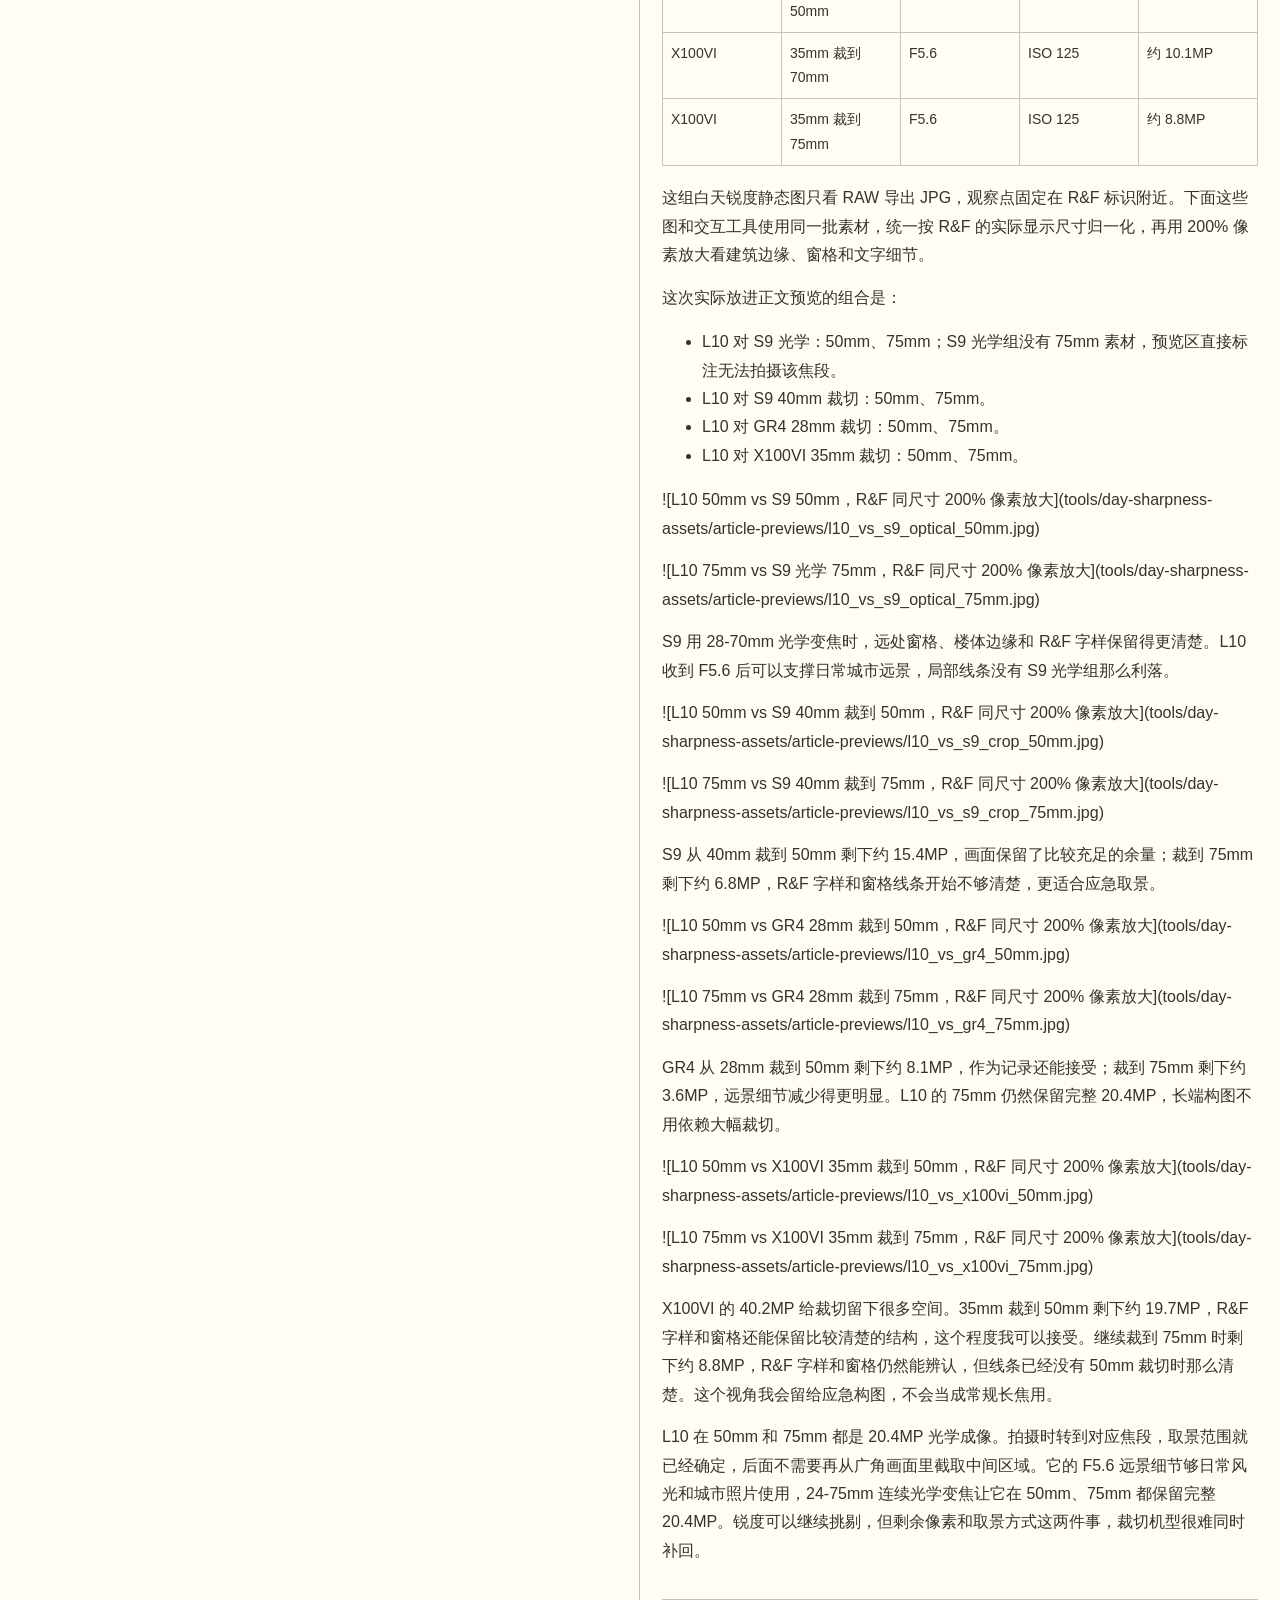
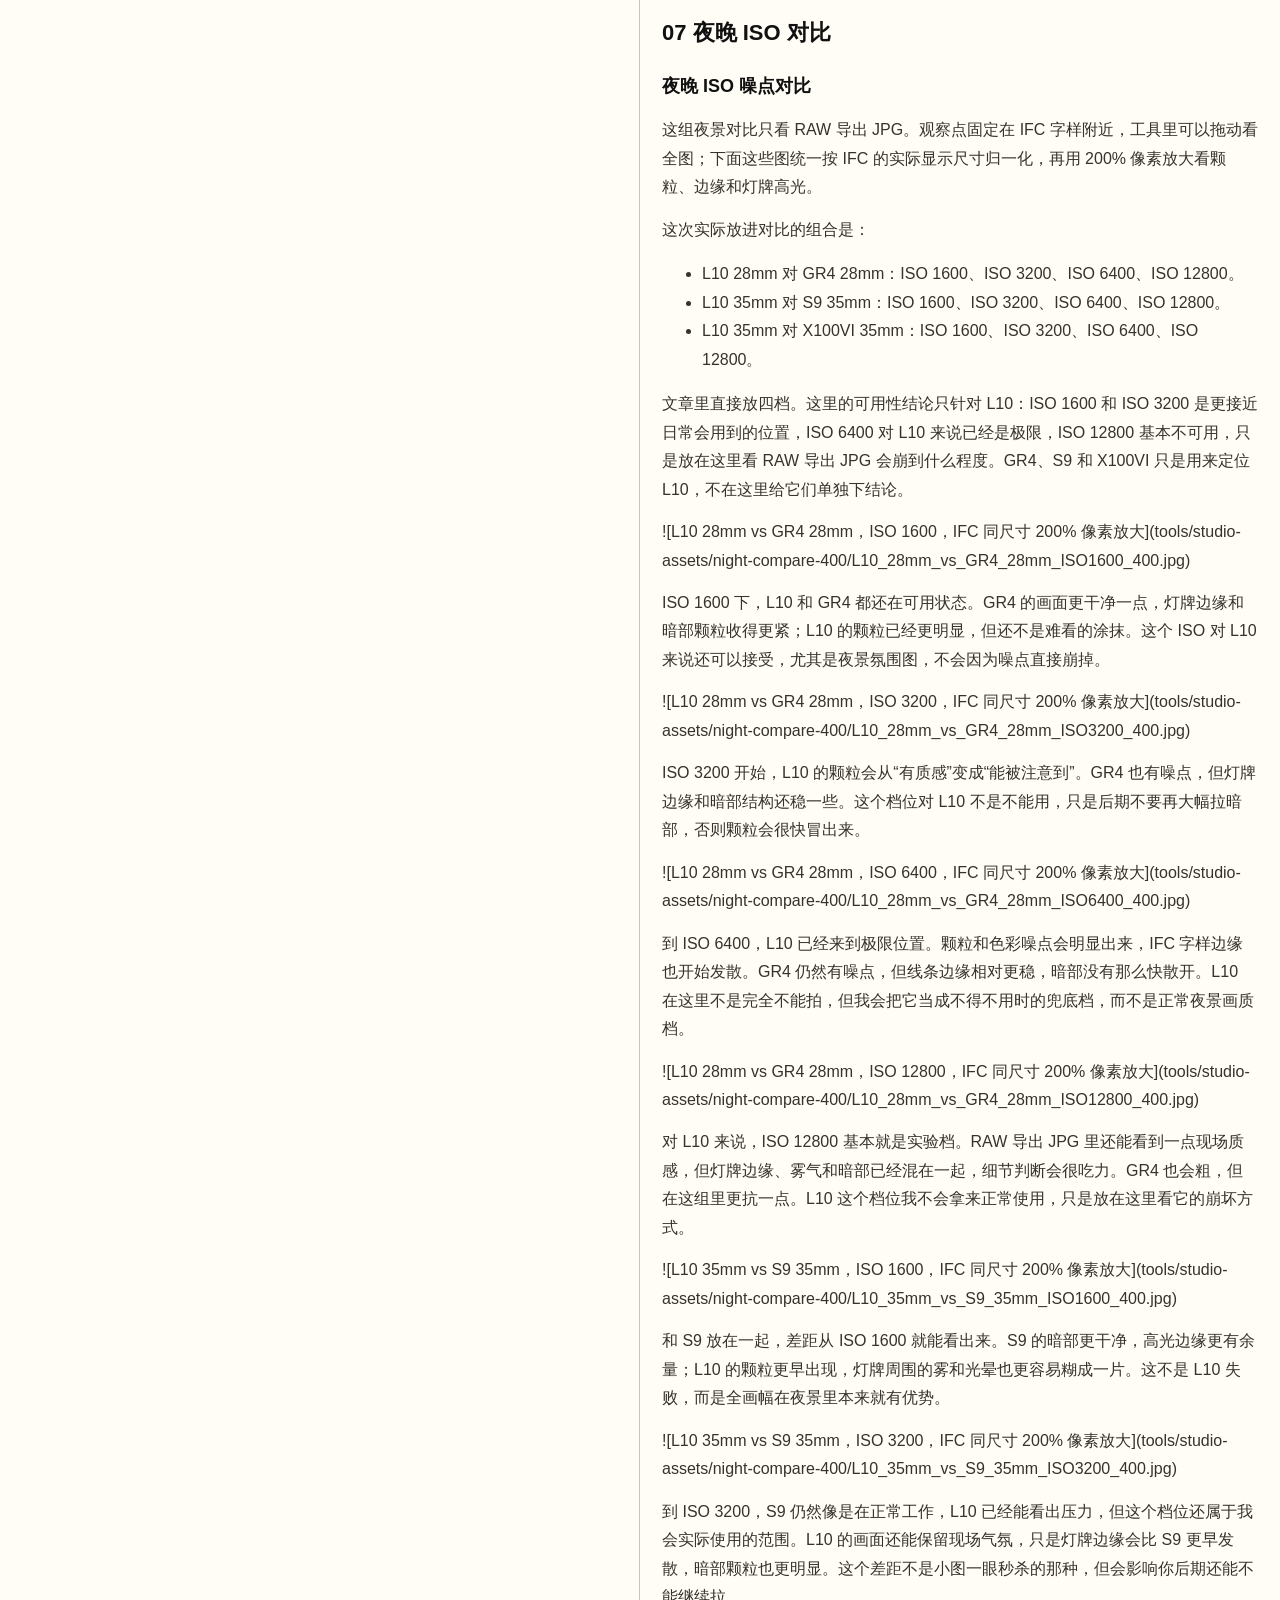
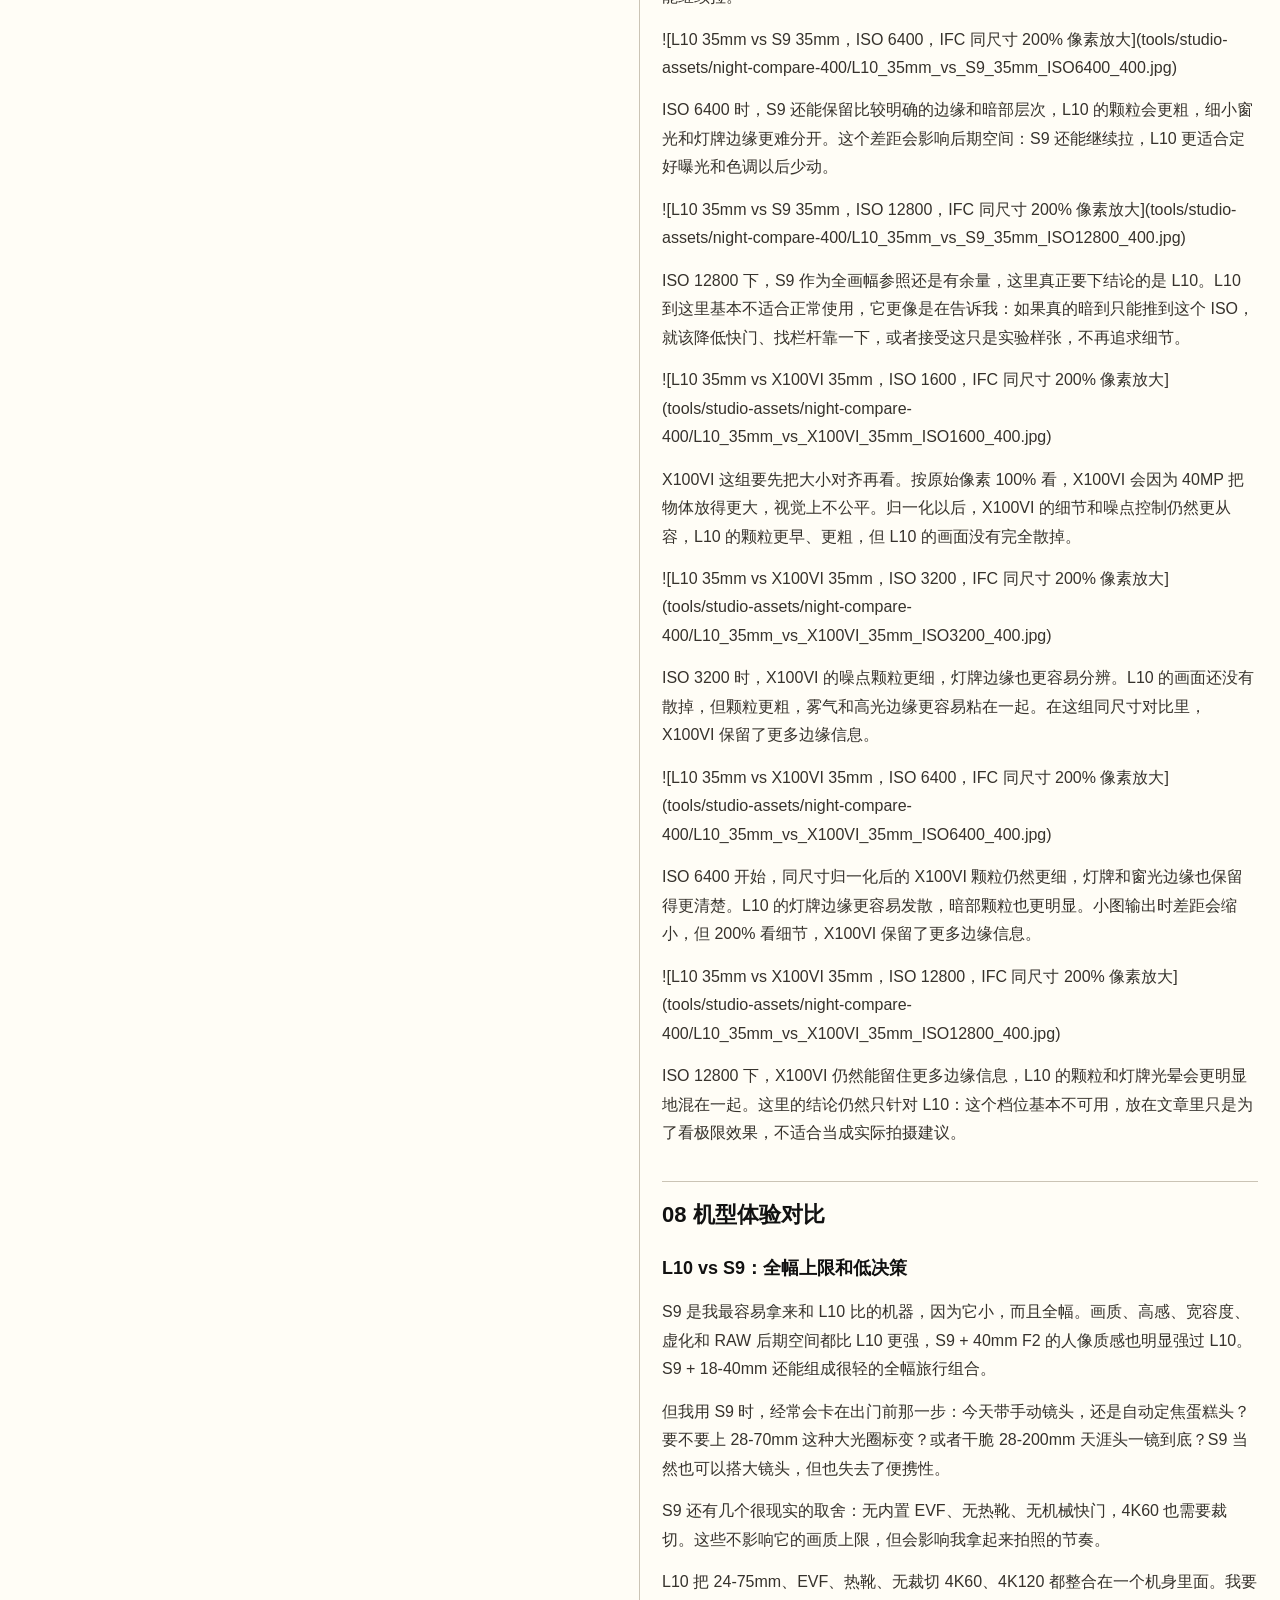
==== commit 033fe301: "Increase editor text size" ====
--- a/editor.html
+++ b/editor.html
@@ -214,7 +214,7 @@
       min-height: calc(var(--app-height, 100dvh) - 107px);
       overflow: auto;
       resize: none;
-      padding: 18px;
+      padding: 22px;
       border: 0;
       border-radius: 0;
       outline: 0;
@@ -222,8 +222,8 @@
       background: var(--panel);
       color: var(--body);
       font-family: var(--mono);
-      font-size: 14px;
-      line-height: 1.75;
+      font-size: 17px;
+      line-height: 1.8;
       white-space: pre-wrap;
       overflow-wrap: anywhere;
       word-break: break-word;
@@ -435,7 +435,8 @@
       .editor-surface {
         height: var(--editor-height, calc(var(--app-height, 100dvh) - 185px));
         min-height: var(--editor-height, calc(var(--app-height, 100dvh) - 185px));
-        font-size: 15px;
+        padding: 18px;
+        font-size: 18px;
         line-height: 1.8;
       }
       .preview {
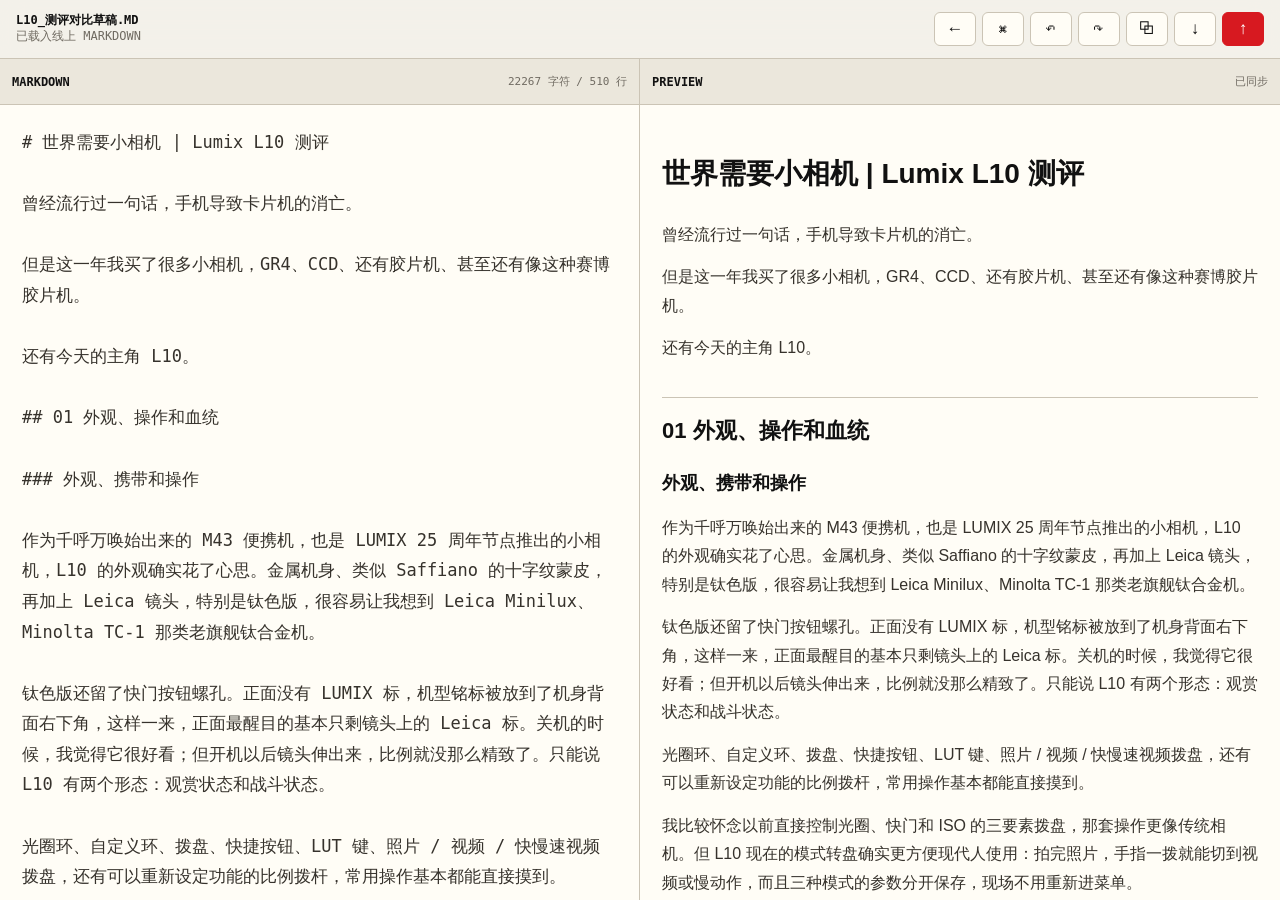
==== commit bdce2b01: "Keep editor panes independently scrollable" ====
--- a/editor.html
+++ b/editor.html
@@ -44,9 +44,13 @@
       margin: 0;
       width: 100%;
       max-width: 100%;
+      height: 100vh;
+      height: var(--app-height, 100dvh);
       min-height: 100vh;
       min-height: var(--app-height, 100dvh);
-      overflow-x: hidden;
+      display: flex;
+      flex-direction: column;
+      overflow: hidden;
       overscroll-behavior-x: none;
       touch-action: pan-y;
       background: var(--bg);
@@ -58,6 +62,7 @@
       position: sticky;
       top: 0;
       z-index: 10;
+      flex: 0 0 auto;
       width: 100%;
       max-width: 100%;
       display: grid;
@@ -166,15 +171,20 @@
     }
     .workspace {
       display: grid;
+      flex: 1 1 auto;
       width: 100%;
       max-width: 100%;
       grid-template-columns: minmax(0, 1fr) minmax(0, 1fr);
-      min-height: calc(100vh - 61px);
-      min-height: calc(var(--app-height, 100dvh) - 61px);
+      min-height: 0;
+      overflow: hidden;
     }
     .pane {
+      display: grid;
+      grid-template-rows: auto minmax(0, 1fr);
       min-width: 0;
-      max-width: 100%;
+      min-height: 0;
+      max-width: 100%;
+      overflow: hidden;
       border-right: 1px solid var(--line);
       background: var(--panel);
     }
@@ -209,10 +219,11 @@
     .editor-surface {
       display: block;
       width: 100%;
-      max-width: 100%;
-      min-height: calc(100vh - 107px);
-      min-height: calc(var(--app-height, 100dvh) - 107px);
+      height: 100%;
+      max-width: 100%;
+      min-height: 0;
       overflow: auto;
+      overscroll-behavior: contain;
       resize: none;
       padding: 22px;
       border: 0;
@@ -233,11 +244,12 @@
     }
     .preview {
       width: 100%;
-      max-width: 100%;
-      min-height: calc(100vh - 107px);
-      min-height: calc(var(--app-height, 100dvh) - 107px);
+      height: 100%;
+      max-width: 100%;
+      min-height: 0;
       overflow-x: hidden;
       overflow-y: auto;
+      overscroll-behavior: contain;
       padding: 22px;
       color: var(--body);
       line-height: 1.78;
